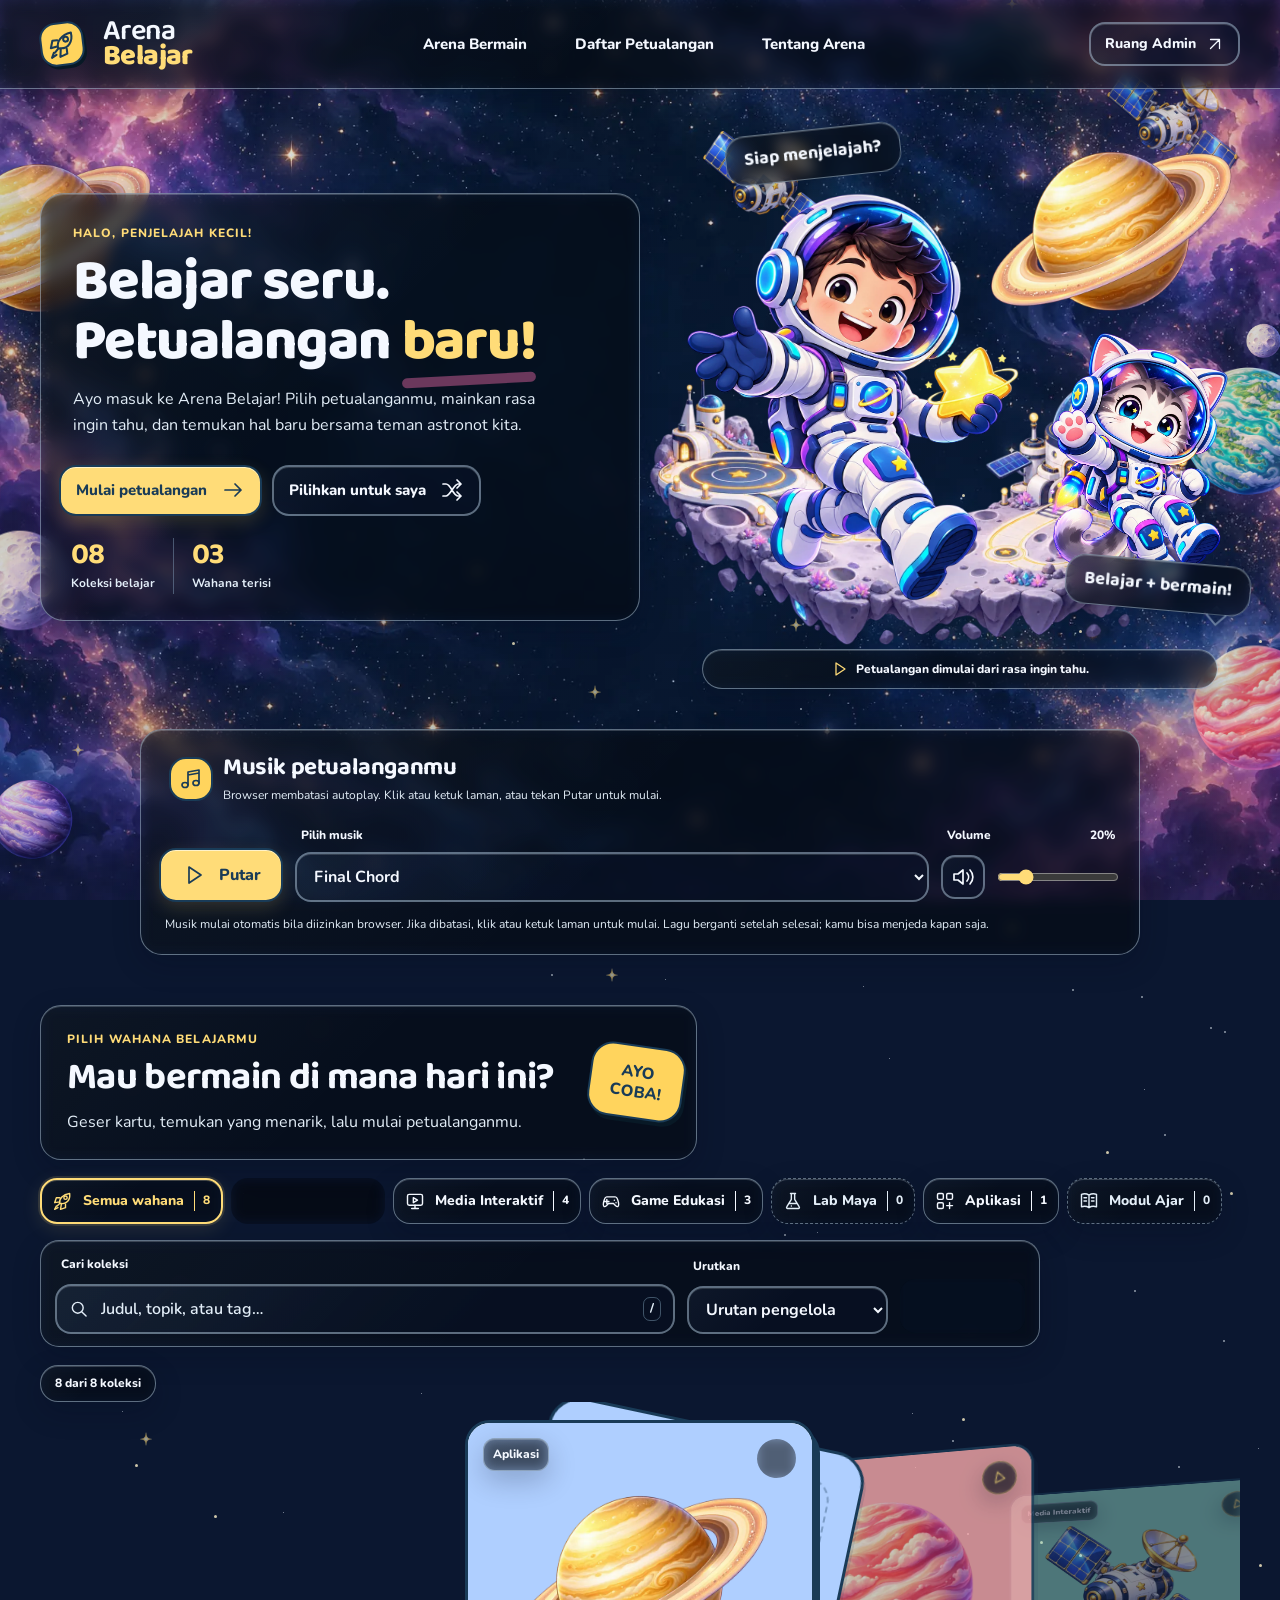
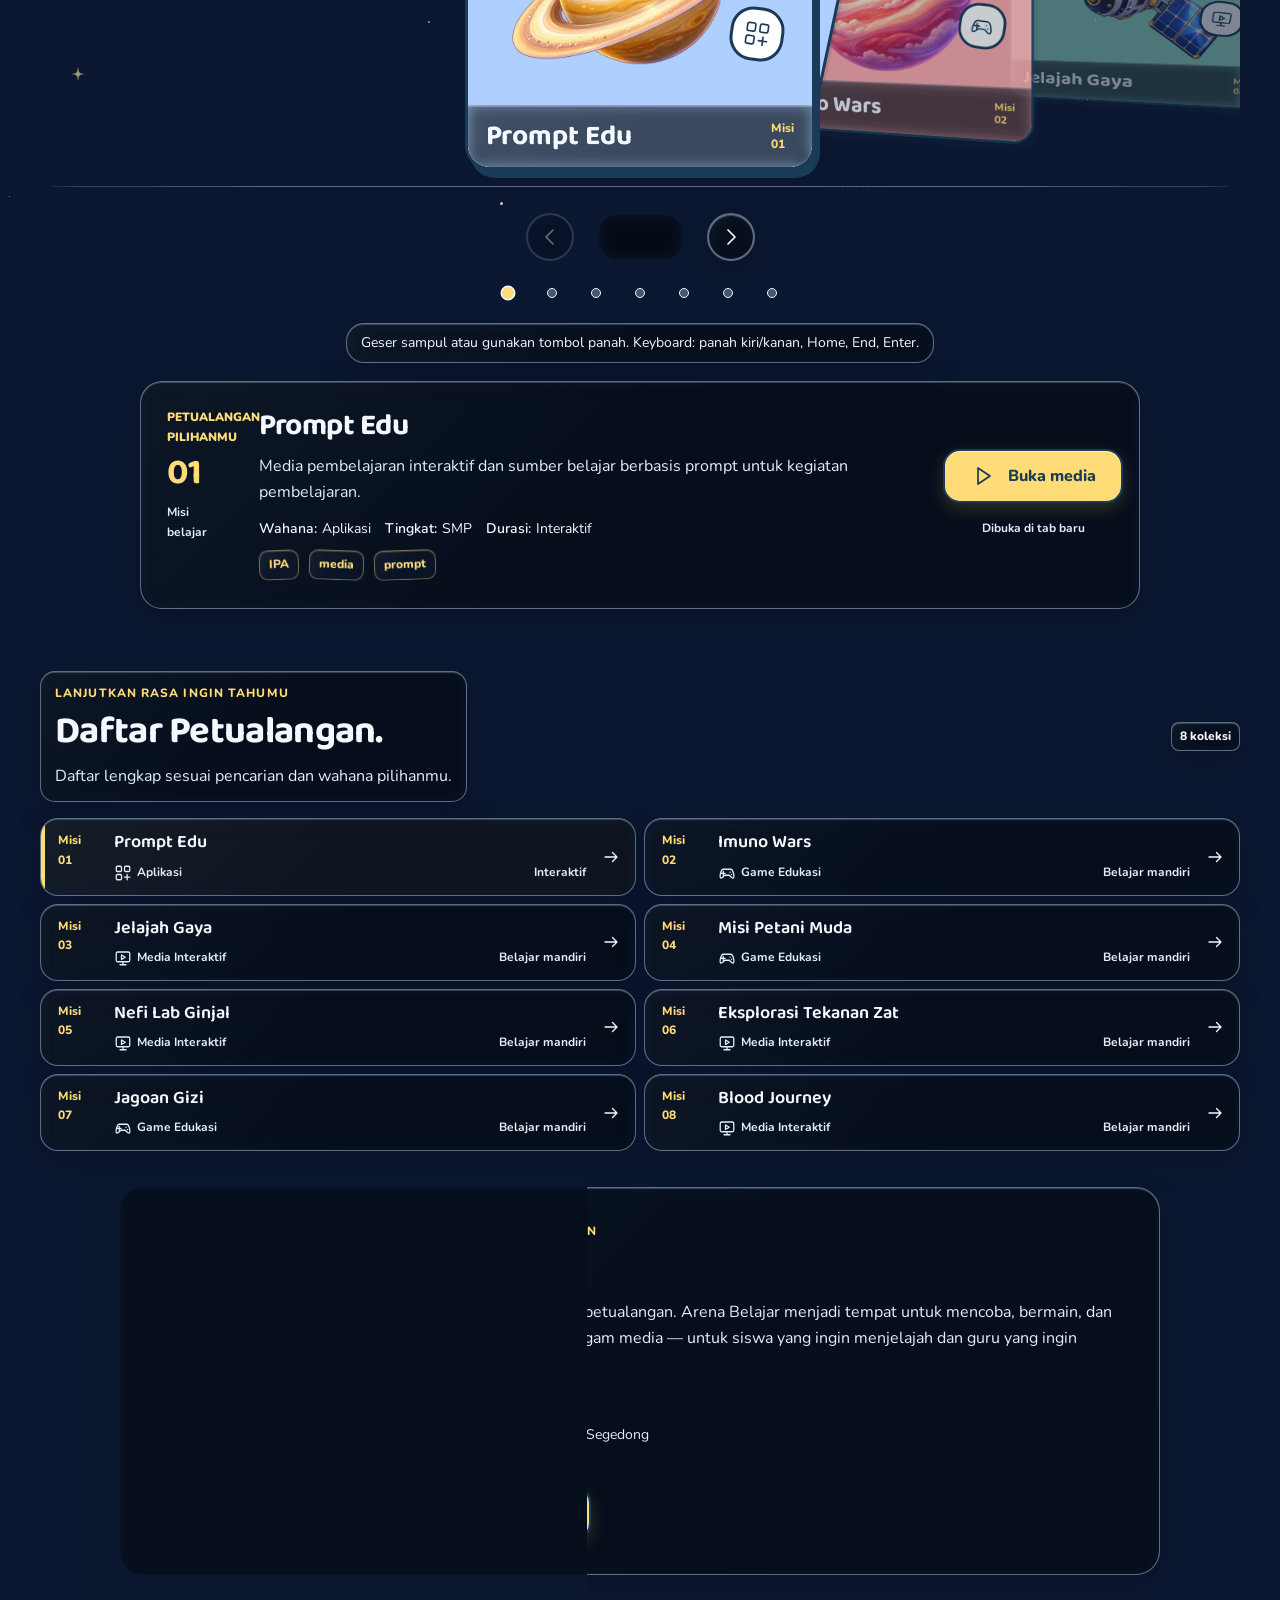
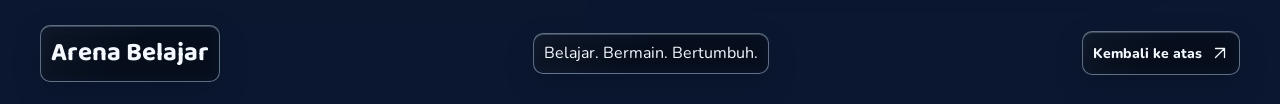
==== index.html @ f89ad1c6 "Add files via upload" ====
<!doctype html>
<html lang="id">
<head>
  <meta charset="utf-8">
  <meta name="viewport" content="width=device-width,initial-scale=1">
  <meta name="theme-color" content="#0B1730">
  <meta name="color-scheme" content="dark">
  <meta name="description" content="Arena Belajar: rak koleksi worksheet, media interaktif, game edukasi, lab maya, aplikasi, dan modul ajar untuk siswa dan guru.">
  <title>Arena Belajar — Belajar seru, petualangan baru</title>
  <link rel="preconnect" href="https://fonts.googleapis.com">
  <link rel="preconnect" href="https://fonts.gstatic.com" crossorigin>
  <link href="https://fonts.googleapis.com/css2?family=Baloo+2:wght@500;600;700;800&family=Nunito:wght@400;500;600;700;800&display=swap" rel="stylesheet">
  <!-- Penanda versi meminta CSS kaca terbaru setelah pembaruan GitHub. -->
  <link rel="stylesheet" href="./assets/style.css?v=sistem-kaca-20261005-5">
  <script src="./assets/app.js" defer></script>
  <script src="./assets/music.js" defer></script>
  <script src="./assets/space.js" defer></script>
  <noscript><style>.loading-state,.toolbar,.genre-bar,.results-label,.hero-stats,#tracklist-placeholder{display:none}.hero-actions #surprise-button{display:none}</style></noscript>
</head>
<body>
  <div class="space-bg" aria-hidden="true">
    <div class="space-layer space-stars space-far"></div>
    <div class="space-layer space-stars space-mid"></div>
    <div class="space-layer space-stars space-near"></div>
    <div class="space-planet-layer space-mustard"><div class="space-float"><img class="space-orb" src="./assets/space-art/planet-mustard.webp" width="640" height="640" alt="" decoding="async" fetchpriority="low" draggable="false"></div></div>
    <div class="space-planet-layer space-pink"><div class="space-float"><img class="space-orb" src="./assets/space-art/planet-pink.webp" width="640" height="640" alt="" decoding="async" fetchpriority="low" draggable="false"></div></div>
    <div class="space-planet-layer space-teal"><div class="space-float"><img class="space-orb" src="./assets/space-art/planet-teal.webp" width="640" height="640" alt="" decoding="async" fetchpriority="low" draggable="false"><div class="space-moon-orbit"><span class="space-moon"></span></div></div></div>
    <div class="space-planet-layer space-purple"><div class="space-float"><img class="space-orb" src="./assets/space-art/planet-purple.webp" width="640" height="640" alt="" decoding="async" fetchpriority="low" draggable="false"></div></div>
    <div class="space-planet-layer space-moon-body"><div class="space-float"><img class="space-orb" src="./assets/space-art/moon.webp" width="480" height="480" alt="" decoding="async" fetchpriority="low" draggable="false"></div></div>
    <div class="space-planet-layer space-satellite"><div class="space-float"><img class="space-orb" src="./assets/space-art/satellite.webp" width="640" height="640" alt="" decoding="async" fetchpriority="low" draggable="false"></div></div>
  </div>
  <!-- Satu set ikon garis; semua ikon dekoratif disembunyikan dari pembaca layar. -->
  <svg class="svg-definitions" xmlns="http://www.w3.org/2000/svg" aria-hidden="true">
    <defs>
      <symbol id="icon-record" viewBox="0 0 24 24"><path d="M8 15c-1-6 4-11 12-12 1 8-4 13-10 12zm0 0-3 3M8 8H4l-2 6 6-1M15 16v4l-6 2 1-6M4 18l-2 4 4-2"/><circle cx="15" cy="8" r="2"/></symbol>
      <symbol id="icon-worksheet" viewBox="0 0 24 24"><path d="M6 3h9l4 4v14H6zM14 3v5h5M9 12h7M9 16h5"/></symbol>
      <symbol id="icon-mpi" viewBox="0 0 24 24"><rect x="3" y="4" width="18" height="13" rx="2"/><path d="M8 21h8M12 17v4m-2-13 5 3-5 3z"/></symbol>
      <symbol id="icon-game" viewBox="0 0 24 24"><path d="M7 7h10c2 0 3 2 4 7s-1 6-4 3l-2-2H9l-2 2c-3 3-5 2-4-3S5 7 7 7zM7 10v5M4.5 12.5h5M16 11h.1M18 14h.1"/></symbol>
      <symbol id="icon-lab" viewBox="0 0 24 24"><path d="M9 3h6M10 3v7L4.5 19a1.3 1.3 0 0 0 1 2h13a1.3 1.3 0 0 0 1-2L14 10V3M8 15h8M10 18h.1"/></symbol>
      <symbol id="icon-app" viewBox="0 0 24 24"><rect x="3" y="3" width="7" height="7" rx="1.5"/><rect x="14" y="3" width="7" height="7" rx="1.5"/><rect x="3" y="14" width="7" height="7" rx="1.5"/><path d="M14 17.5h7M17.5 14v7"/></symbol>
      <symbol id="icon-module" viewBox="0 0 24 24"><path d="M12 5c-3-2-6-2-9-1v15c3-1 6-1 9 1 3-2 6-2 9-1V4c-3-1-6-1-9 1zm0 0v15M6 8h3M6 12h3M15 8h3M15 12h3"/></symbol>
      <symbol id="icon-search" viewBox="0 0 24 24"><circle cx="10.5" cy="10.5" r="6.5"/><path d="m15.5 15.5 5 5"/></symbol>
      <symbol id="icon-arrow" viewBox="0 0 24 24"><path d="M4 12h16m-6-6 6 6-6 6"/></symbol>
      <symbol id="icon-up-right" viewBox="0 0 24 24"><path d="M6 18 18 6M6 6h12v12"/></symbol>
      <symbol id="icon-play" viewBox="0 0 24 24"><path d="m8 4 12 8-12 8z"/></symbol>
      <symbol id="icon-pause" viewBox="0 0 24 24"><path d="M8 5v14M16 5v14"/></symbol>
      <symbol id="icon-music" viewBox="0 0 24 24"><path d="M9 18V5l11-2v13M9 8l11-2"/><ellipse cx="6" cy="18" rx="3" ry="2.5"/><ellipse cx="17" cy="16" rx="3" ry="2.5"/></symbol>
      <symbol id="icon-volume" viewBox="0 0 24 24"><path d="M3 9h4l5-4v14l-5-4H3zM16 8a6 6 0 0 1 0 8M19 5a10 10 0 0 1 0 14"/></symbol>
      <symbol id="icon-mute" viewBox="0 0 24 24"><path d="M3 9h4l5-4v14l-5-4H3zM16 9l6 6m0-6-6 6"/></symbol>
      <symbol id="icon-shuffle" viewBox="0 0 24 24"><path d="M3 6h3c5 0 7 12 12 12h3M17 14l4 4-4 4M3 18h3c2 0 4-3 6-6s4-6 6-6h3M17 2l4 4-4 4"/></symbol>
      <symbol id="icon-reset" viewBox="0 0 24 24"><path d="M4 9a8 8 0 1 1 0 6M4 3v6h6"/></symbol>
      <symbol id="icon-chevron" viewBox="0 0 24 24"><path d="m9 5 7 7-7 7"/></symbol>
      <filter id="paper-grain"><feTurbulence type="fractalNoise" baseFrequency=".72" numOctaves="3" stitchTiles="stitch"/></filter>
    </defs>
  </svg>
  <svg class="paper-texture" xmlns="http://www.w3.org/2000/svg" aria-hidden="true"><rect width="100%" height="100%" filter="url(#paper-grain)"/></svg>
  <a class="skip-link" href="#koleksi">Langsung ke Arena Bermain</a>
  <header class="site-header">
    <div class="header-main shell">
      <a class="brand" href="./" aria-label="Arena Belajar, beranda"><span class="brand-mark"><svg class="icon" aria-hidden="true"><use href="#icon-record"/></svg></span><span>Arena<br><strong>Belajar</strong></span></a>
      <nav class="primary-nav" aria-label="Navigasi utama"><a href="#koleksi">Arena Bermain</a><a href="#tracklist">Daftar Petualangan</a><a href="#tentang">Tentang Arena</a></nav>
      <a class="admin-link" href="./admin/">Ruang Admin<svg class="icon" aria-hidden="true"><use href="#icon-up-right"/></svg></a>
    </div>
  </header>
  <main>
    <section class="hero shell" aria-labelledby="hero-title">
      <div class="hero-copy space-readable">
        <div class="space-reading">
        <p class="eyebrow">HALO, PENJELAJAH KECIL!</p>
        <h1 id="hero-title">Belajar seru.<br>Petualangan <span>baru!</span></h1>
        <p class="hero-text">Ayo masuk ke Arena Belajar! Pilih petualanganmu, mainkan rasa ingin tahu, dan temukan hal baru bersama teman astronot kita.</p>
        </div>
        <div class="hero-actions"><a class="button primary" id="explore-button" href="#koleksi">Mulai petualangan<svg class="icon" aria-hidden="true"><use href="#icon-arrow"/></svg></a><button class="button secondary" id="surprise-button" type="button" disabled>Pilihkan untuk saya<svg class="icon" aria-hidden="true"><use href="#icon-shuffle"/></svg></button></div>
        <dl class="hero-stats"><div><dt>Koleksi belajar</dt><dd id="total-collections">—</dd></div><div><dt>Wahana terisi</dt><dd id="total-genres">—</dd></div></dl>
      </div>
      <div class="hero-art playground-scene">
        <img class="space-hero-landscape" src="./assets/space-art/lunar-playground.webp" width="1200" height="800" alt="" aria-hidden="true" decoding="async" draggable="false">
        <img class="space-hero-planet" src="./assets/space-art/planet-mustard.webp" width="640" height="640" alt="" aria-hidden="true" decoding="async" fetchpriority="low" draggable="false">
        <img class="space-hero-satellite" src="./assets/space-art/satellite.webp" width="640" height="640" alt="" aria-hidden="true" decoding="async" fetchpriority="low" draggable="false">
        <span class="scene-bubble bubble-one">Siap menjelajah?</span>
        <div id="hero-fan" class="mascot-team">
          <img class="mascot mascot-child" src="./assets/mascots/astronot-cilik.webp" width="900" height="1125" alt="Maskot anak astronot tersenyum sambil membawa bintang kuning" fetchpriority="high" decoding="async">
          <img class="mascot mascot-cat" src="./assets/mascots/kucing-astronot.webp" width="820" height="1025" alt="Maskot kucing astronot melambaikan tangan" decoding="async">
        </div>
        <span class="scene-bubble bubble-two">Belajar + bermain!</span>
        <div class="scene-caption"><svg class="icon" aria-hidden="true"><use href="#icon-play"/></svg>Petualangan dimulai dari rasa ingin tahu.</div>
      </div>
    </section>
    <!-- Audio terpisah: coba autoplay, lalu tunggu interaksi bila browser membatasi. -->
    <section class="music-player shell" id="music-player" aria-labelledby="music-title" hidden>
      <div class="music-heading"><span class="music-badge" aria-hidden="true"><svg class="icon"><use href="#icon-music"/></svg></span><div><h2 id="music-title">Musik petualanganmu</h2><p id="music-status" role="status" aria-live="polite">Menyiapkan musik petualangan…</p></div></div>
      <div class="music-controls">
        <button class="button primary music-toggle" id="music-toggle" type="button" aria-label="Putar musik latar"><svg class="icon" aria-hidden="true"><use id="music-toggle-icon" href="#icon-play"/></svg><span id="music-toggle-label">Putar</span></button>
        <div class="music-track-field"><label for="music-track">Pilih musik</label><select id="music-track"><option value="0">Final Chord</option><option value="1">Final Boss</option><option value="2">Final Stand</option></select></div>
        <div class="music-volume-field"><label for="music-volume">Volume <output id="music-volume-value" for="music-volume">20%</output></label><div class="music-volume-row"><button class="music-mute" id="music-mute" type="button" aria-label="Senyapkan musik" aria-pressed="false"><svg class="icon" aria-hidden="true"><use id="music-mute-icon" href="#icon-volume"/></svg></button><input id="music-volume" type="range" min="0" max="100" step="5" value="20" aria-valuetext="20 persen"></div></div>
      </div>
      <audio id="background-music" autoplay preload="auto" aria-hidden="true"></audio>
      <p class="music-hint">Musik mulai otomatis bila diizinkan browser. Jika dibatasi, klik atau ketuk laman untuk mulai. Lagu berganti setelah selesai; kamu bisa menjeda kapan saja.</p>
    </section>
    <noscript><div class="shell music-noscript space-readable"><p>Unduh musik petualangan: <a href="./assets/audio/final-chord.mp3">Final Chord</a> · <a href="./assets/audio/final-boss.mp3">Final Boss</a> · <a href="./assets/audio/final-stand.mp3">Final Stand</a>.</p></div></noscript>
    <section class="rack-section" id="koleksi" aria-labelledby="rack-title">
      <div class="shell">
        <div class="section-heading"><div><p class="eyebrow">PILIH WAHANA BELAJARMU</p><h2 id="rack-title">Mau bermain di mana hari ini?</h2><p>Geser kartu, temukan yang menarik, lalu mulai petualanganmu.</p></div><span class="stamp" aria-hidden="true">AYO<br>COBA!</span></div>
        <div id="filters" class="genre-bar" role="group" aria-label="Wahana atau kategori koleksi"></div>
        <div class="toolbar">
          <div class="search-field"><label for="search">Cari koleksi</label><div class="search-box"><svg class="icon" aria-hidden="true"><use href="#icon-search"/></svg><input id="search" type="search" placeholder="Judul, topik, atau tag…" autocomplete="off"><kbd aria-hidden="true">/</kbd></div></div>
          <div class="sort-field"><label for="sort">Urutkan</label><select id="sort"><option value="featured">Urutan pengelola</option><option value="newest">Terbaru</option><option value="az">Judul A–Z</option><option value="za">Judul Z–A</option></select></div>
          <button class="button reset-button" id="reset-filters" type="button" disabled><svg class="icon" aria-hidden="true"><use href="#icon-reset"/></svg>Reset</button>
        </div>
        <p id="result-count" class="results-label" role="status"></p>
        <div id="loading-state" class="loading-state" role="status" aria-label="Sedang menyiapkan koleksi"><div class="skeleton-carousel" aria-hidden="true"><div class="skeleton side"></div><div class="skeleton center"></div><div class="skeleton side"></div></div><div class="skeleton skeleton-line" aria-hidden="true"></div></div>
        <div id="error-state" class="empty-state" hidden><svg class="icon state-icon" aria-hidden="true"><use href="#icon-record"/></svg><h3>Arena belum bisa dibuka.</h3><p>Koleksi belum berhasil dimuat. Periksa koneksi, lalu coba kembali.</p><button class="button primary" id="retry-button" type="button">Coba lagi<svg class="icon" aria-hidden="true"><use href="#icon-reset"/></svg></button></div>
        <div id="empty-state" class="empty-state" hidden><svg class="icon state-icon" aria-hidden="true"><use href="#icon-search"/></svg><h3 id="empty-title">Belum ada petualangan yang cocok.</h3><p id="empty-text">Coba kata kunci lain atau buka semua wahana.</p><button class="button secondary" id="empty-reset" type="button">Lihat semua koleksi</button></div>
        <div id="carousel-shell" hidden>
          <div id="album-carousel" class="album-carousel" role="region" aria-roledescription="carousel" aria-label="Pilihan wahana belajar" aria-describedby="carousel-help" tabindex="0">
            <div id="collection-grid" class="album-stage" aria-busy="true"></div>
            <div class="carousel-controls"><button class="icon-button previous" id="previous-button" type="button" aria-label="Petualangan sebelumnya"><svg class="icon" aria-hidden="true"><use href="#icon-chevron"/></svg></button><span class="carousel-counter" id="carousel-counter" aria-live="off">01 / 01</span><button class="icon-button" id="next-button" type="button" aria-label="Petualangan berikutnya"><svg class="icon" aria-hidden="true"><use href="#icon-chevron"/></svg></button></div>
            <div class="progress-dots" id="progress-dots" role="group" aria-label="Pilih petualangan"></div>
          </div>
          <p class="carousel-help" id="carousel-help">Geser sampul atau gunakan tombol panah. Keyboard: panah kiri/kanan, Home, End, Enter.</p>
          <section class="now-playing" id="now-playing" aria-labelledby="now-playing-title" aria-live="polite" aria-atomic="true"></section>
        </div>
        <noscript><div class="empty-state"><h3>Koleksi interaktif membutuhkan JavaScript.</h3><p>Aktifkan JavaScript untuk menggunakan arena, pencarian, dan Daftar Petualangan. Kamu tetap dapat membuka <a href="./data/koleksi.json">daftar koleksi dalam format JSON</a> atau membaca Tentang Arena di bawah.</p></div></noscript>
      </div>
    </section>
    <section class="tracklist-section shell space-readable" id="tracklist" aria-labelledby="tracklist-title" data-reveal><div class="section-heading"><div><p class="eyebrow">LANJUTKAN RASA INGIN TAHUMU</p><h2 id="tracklist-title">Daftar Petualangan.</h2><p>Daftar lengkap sesuai pencarian dan wahana pilihanmu.</p></div><span id="tracklist-count" class="label"></span></div><ol id="tracklist-items" class="tracklist-items"></ol><p id="tracklist-placeholder" class="tracklist-placeholder">Daftar akan tersedia setelah koleksi berhasil dimuat.</p></section>
    <section class="liner-notes shell" id="tentang" aria-labelledby="notes-title" data-reveal><div class="notes-art"><img src="./assets/mascots/kucing-astronot.webp" width="820" height="1025" alt="Kucing astronot, teman bermain di Arena Belajar" loading="lazy" decoding="async"><span>BERANI MENCOBA.<br>SENANG BELAJAR.</span></div><div class="notes-copy"><p class="eyebrow">SATU ARENA, BANYAK PENEMUAN</p><h2 id="notes-title">Tentang Arena.</h2><p>Setiap pertanyaan adalah awal petualangan. Arena Belajar menjadi tempat untuk mencoba, bermain, dan memahami hal baru lewat beragam media — untuk siswa yang ingin menjelajah dan guru yang ingin menginspirasi.</p><div class="creator-card"><span class="creator-monogram" aria-hidden="true">YK</span><div><strong>Yudi Kurniawan</strong><span>Guru IPA · SMP Negeri 3 Segedong</span><span>Kreator Arena Belajar</span></div></div><a class="button primary" href="#koleksi">Mulai penemuanmu<svg class="icon" aria-hidden="true"><use href="#icon-arrow"/></svg></a></div></section>
  </main>
  <footer class="site-footer shell space-readable"><a class="footer-brand" href="./">Arena Belajar</a><p>Belajar. Bermain. Bertumbuh.</p><a class="footer-top" href="#hero-title">Kembali ke atas<svg class="icon" aria-hidden="true"><use href="#icon-up-right"/></svg></a></footer>
  <div class="toast" id="toast" role="status" aria-live="polite" aria-atomic="true" hidden></div>
</body>
</html>
---- assets/style.css ----
/* Kertas, tinta, dan warna cetak. Warna sampul tetap sama pada kedua mode. */
:root{color-scheme:light dark;--paper:#F4EBDD;--surface:#FFF9EF;--ink:#14213D;--muted:#505867;--line:#B3A99B;--accent:#B53B1B;--accent-fill:#E4572E;--mustard:#FFB703;--teal:#2A9D8F;--shadow:#14213D;--focus:#9B2C12;--sleeve:360px;--step:245px;--header-offset:108px;font-family:'Nunito',sans-serif;font-synthesis:none}
*{box-sizing:border-box}html{scroll-behavior:smooth;scroll-padding-top:var(--header-offset)}body{margin:0;background:var(--paper);color:var(--ink);font-size:16px;line-height:1.65}button,input,select{font:inherit;color:inherit}button,a,input,select{-webkit-tap-highlight-color:transparent}button{cursor:pointer}button:disabled{cursor:default}a{color:inherit;text-decoration:none}img{display:block;max-width:100%}[hidden]{display:none!important}h1,h2,h3,p{margin-top:0}h1,h2,h3,.brand,.footer-brand{font-family:'Baloo 2',sans-serif}h2{font-size:clamp(32px,4vw,52px);letter-spacing:-1.8px;line-height:1.1;margin-bottom:16px}h3{font-size:26px;line-height:1.25}.shell{width:min(1240px,calc(100% - 80px));margin-inline:auto}.icon{display:block;width:24px;height:24px;fill:none;stroke:currentColor;stroke-width:1.7;stroke-linecap:round;stroke-linejoin:round;flex-shrink:0}::selection{background:var(--mustard);color:#14213D}:focus-visible{outline:3px solid var(--focus);outline-offset:5px}.svg-definitions{position:absolute;width:0;height:0;overflow:hidden}.paper-texture{position:fixed;inset:0;width:100%;height:100%;opacity:.035;pointer-events:none;z-index:50}.skip-link{position:fixed;top:10px;left:12px;z-index:100;transform:translateY(-160%);background:var(--ink);color:var(--paper);padding:13px 20px;border-radius:6px}.skip-link:focus{transform:translateY(0)}.eyebrow,.label,.carousel-counter,.results-label,.genre-count,.fan-caption,.stamp,.hero-sticker,.track-number,.sleeve-label,.cover-category,.cover-track,.new-badge,.now-label{font-family:'Nunito',monospace;font-size:12px;font-weight:500;line-height:1.6}.eyebrow{letter-spacing:1.2px;margin-bottom:18px;color:var(--accent)}
.site-header{position:sticky;top:0;z-index:40;border-bottom:1px solid var(--line);background:var(--paper)}.header-main{display:flex;align-items:center;justify-content:space-between;gap:24px;min-height:90px}.brand{min-height:44px;display:flex;align-items:center;gap:12px;font-size:25px;line-height:.94;font-weight:600;letter-spacing:-.9px}.brand strong{font-weight:800}.brand-mark{width:44px;height:44px;display:grid;place-items:center;border:1.5px solid var(--ink);border-radius:50%;color:var(--ink);background:var(--mustard)}.brand-mark .icon{width:34px;height:34px}.primary-nav{display:flex;align-items:center;gap:28px}.primary-nav a,.admin-link{display:flex;align-items:center;justify-content:center;min-height:44px;font-size:14px;font-weight:600}.primary-nav a:hover{color:var(--accent);text-decoration:underline;text-underline-offset:6px}.admin-link{gap:10px;border:1px solid var(--ink);border-radius:8px;padding:8px 14px}.admin-link .icon{width:18px;height:18px}.admin-link:hover{background:var(--ink);color:var(--paper)}
.hero{display:grid;grid-template-columns:1.2fr 1fr;align-items:center;gap:38px;padding-top:70px;padding-bottom:66px}.hero h1{font-size:clamp(50px,6.7vw,92px);letter-spacing:-4.5px;line-height:.99;font-weight:800;margin-bottom:30px}.hero h1 span{color:var(--accent);position:relative}.hero h1 span::after{content:'';position:absolute;left:0;right:0;bottom:-5px;height:7px;border-radius:50%;background:var(--mustard);transform:rotate(-3deg);z-index:-1}.hero-text{font-size:18px;line-height:1.8;max-width:490px;margin-bottom:29px;color:var(--muted)}.hero-actions{display:flex;gap:12px;flex-wrap:wrap}.button{display:inline-flex;align-items:center;justify-content:center;gap:14px;min-height:48px;padding:13px 19px;border:1.5px solid var(--ink);border-radius:8px;font-size:15px;font-weight:700;box-shadow:3px 3px 0 var(--shadow);transition:transform .18s}.button:hover:not(:disabled){transform:translate(-2px,-2px)}.button:active:not(:disabled){transform:translate(2px,2px)}.button.primary{background:var(--ink);color:var(--paper)}.button.secondary,.reset-button{background:var(--surface);color:var(--ink)}.button:disabled{opacity:.5;box-shadow:none}.hero-stats{display:flex;gap:34px;margin:37px 0 0}.hero-stats>div{display:flex;flex-direction:column-reverse;padding-right:34px;border-right:1px solid var(--line)}.hero-stats>div:last-child{border:0;padding:0}.hero-stats dt{font-size:14px;color:var(--muted)}.hero-stats dd{font-family:'Baloo 2',sans-serif;font-size:38px;font-weight:700;line-height:1.15;letter-spacing:-1px;margin:0 0 7px}.hero-art{position:relative;height:480px;display:flex;align-items:center;justify-content:center}.hero-fan{position:relative;width:330px;height:340px;transform-origin:center bottom;transition:transform .75s,opacity .75s}.hero-fan.is-docked{transform:translateY(95px) scale(.78);opacity:.55}.hero-fan .fan-cover,.fan-placeholder{position:absolute;left:50%;top:50%;width:255px;height:255px;transform:translate(-50%,-50%) translateX(calc((var(--fan-index) - 2)*37px)) rotate(calc((var(--fan-index) - 2)*12deg));border:2px solid #14213D;box-shadow:5px 8px 0 #14213D50;border-radius:8px;overflow:hidden}.hero-fan .fan-cover{transition:transform .75s}.hero-fan.is-docked .fan-cover{transform:translate(-50%,-50%) translateX(calc((var(--fan-index) - 2)*18px)) rotate(calc((var(--fan-index) - 2)*4deg))}.fan-placeholder{background:var(--mustard);background-image:repeating-linear-gradient(45deg,transparent 0 20px,#14213D12 20px 40px);--fan-index:0}.fan-placeholder:nth-child(2){background-color:var(--accent-fill);--fan-index:2}.fan-placeholder:nth-child(3){background-color:var(--teal);--fan-index:4}.hero-sticker{position:absolute;top:16px;right:0;z-index:10;background:var(--mustard);color:#14213D;border:1.5px solid #14213D;border-radius:50%;width:127px;height:127px;display:grid;place-content:center;text-align:center;transform:rotate(10deg);line-height:1.8;box-shadow:3px 3px 0 #14213D}.fan-caption{position:absolute;bottom:22px;text-align:center;color:var(--muted)}
.rack-section{padding:58px 0 68px;border-block:1px solid var(--line);background:var(--surface)}.section-heading{display:flex;justify-content:space-between;align-items:center;gap:30px;margin-bottom:30px}.section-heading p:last-child{font-size:16px;color:var(--muted);margin:0}.section-heading .eyebrow{margin-bottom:12px}.stamp{display:grid;place-content:center;text-align:center;padding:15px 20px;border:2px solid var(--accent);color:var(--accent);transform:rotate(7deg);border-radius:6px;line-height:1.5;flex-shrink:0}.genre-bar{display:flex;gap:10px;flex-wrap:wrap;margin-bottom:28px}.genre-chip{display:flex;align-items:center;gap:10px;padding:10px 13px;min-height:48px;background:var(--paper);border:1.5px solid var(--line);border-radius:999px;color:var(--ink);font-size:14px;font-weight:600;transition:transform .18s}.genre-chip .icon{width:20px;height:20px}.genre-chip.is-active{background:var(--ink);color:var(--paper);border-color:var(--ink);box-shadow:2px 3px 0 var(--shadow)}.genre-chip:hover{transform:translateY(-2px)}.genre-chip.is-empty{border-style:dashed;color:var(--muted);background:transparent}.genre-chip.is-empty.is-active{color:var(--paper);background:var(--ink)}.genre-dot{width:10px;height:10px;border-radius:50%;background:var(--genre-color);border:1px solid currentColor;flex-shrink:0}.genre-count{padding-left:8px;border-left:1px solid currentColor}.toolbar{display:flex;align-items:flex-end;gap:14px;padding:22px 0;border-block:1px solid var(--line)}.toolbar label{display:block;font-size:12px;font-weight:700;margin-bottom:7px}.search-field{flex:1;min-width:0}.search-box{display:flex;gap:10px;align-items:center;min-height:48px;padding:0 12px;border:1.5px solid var(--line);border-radius:8px;background:var(--paper)}.search-box:focus-within{outline:3px solid var(--focus);outline-offset:3px}.search-box .icon{width:20px;height:20px;color:var(--muted)}.search-box input{font-size:16px;width:100%;min-width:0;height:46px;border:0;background:transparent;outline:none;color:var(--ink)}.search-box input:focus-visible{outline:none}.search-box input::placeholder{color:var(--muted)}kbd{font-family:'Nunito',monospace;font-size:12px;border:1px solid var(--line);border-radius:4px;padding:1px 6px;color:var(--muted)}select{height:48px;padding:0 34px 0 13px;font-size:16px;border:1.5px solid var(--line);border-radius:8px;background:var(--paper);max-width:100%}.reset-button{min-height:48px;box-shadow:none;padding:12px 15px}.results-label{color:var(--muted);margin:18px 0 0;min-height:20px}
/* Coverflow: satu posisi per slide, hanya lima yang boleh terlihat. */
.album-carousel{position:relative;margin-top:10px;border-radius:14px}.album-carousel:focus-visible{outline-offset:3px}.album-stage{position:relative;height:492px;perspective:1200px;overflow:hidden;touch-action:pan-y;isolation:isolate;border-radius:12px}.album-stage::after{content:'';position:absolute;left:3%;right:3%;bottom:31px;height:2px;background:var(--line);z-index:-1}.album-slide{position:absolute;left:50%;top:46%;width:var(--sleeve);height:var(--sleeve);z-index:var(--layer,1);opacity:var(--slide-opacity,0);transform:translate(-50%,-50%) translateX(calc(var(--offset)*var(--step))) scale(var(--scale,1)) rotateY(var(--tilt,0deg));transition:transform .45s cubic-bezier(.2,.7,.2,1),opacity .3s;pointer-events:none;transform-style:preserve-3d}.album-slide.is-near{pointer-events:auto}.album-slide.is-hidden{visibility:hidden}.sleeve{position:relative;z-index:2;display:block;width:100%;height:100%;border:2px solid #14213D;border-radius:9px;overflow:hidden;box-shadow:7px 9px 0 #14213D33;background:#F4EBDD;text-align:left;user-select:none;-webkit-user-select:none;padding:0;color:#14213D}.sleeve:focus-visible{outline-color:var(--focus);outline-offset:8px}.album-slide.is-active .sleeve{box-shadow:7px 9px 0 #14213D}.album-slide.is-active .sleeve-label{background:#FFB703}.generative-cover{position:absolute;inset:0;background:var(--genre-color,#FFB703);color:#14213D;overflow:hidden}.generative-cover::before{content:'';position:absolute;width:145%;height:145%;left:-40%;top:-25%;border:30px solid #14213D22;border-radius:50%;box-shadow:0 0 0 24px #F4EBDD30,0 0 0 62px #14213D15;transform:rotate(-24deg)}.pattern-mpi::before{border-radius:15px;transform:rotate(30deg)}.pattern-game::before{border-radius:8px;border-style:dashed;transform:rotate(-35deg)}.pattern-lab::before{width:70%;height:70%;left:10%;top:10%;border-width:18px;box-shadow:0 0 0 25px #F4EBDD40,0 0 0 48px #14213D15}.pattern-app::before{border-radius:8px;width:80%;height:80%;left:-12%;top:-5%;transform:rotate(20deg)}.pattern-module::before{border-radius:0;border-width:20px;transform:rotate(-15deg)}.cover-emblem{position:absolute;top:20%;left:19%;width:80px;height:80px;padding:16px;color:#14213D;background:#F4EBDD;border:2px solid #14213D;border-radius:50%}.cover-emblem .icon{width:100%;height:100%;stroke-width:1.4}.album-image{position:absolute;inset:0;width:100%;height:100%;object-fit:cover;z-index:1}.cover-category{position:absolute;z-index:3;top:15px;left:15px;background:#F4EBDD;color:#14213D;padding:6px 9px;border:1px solid #14213D;border-radius:4px;max-width:calc(100% - 30px)}.cover-title{position:absolute;left:0;right:0;bottom:0;z-index:3;background:#F4EBDD;color:#14213D;border-top:2px solid #14213D;padding:13px 16px;display:flex;gap:12px;align-items:flex-end}.cover-title strong{font-family:'Baloo 2',sans-serif;font-size:clamp(20px,2.1vw,29px);line-height:1.08;font-weight:700;overflow-wrap:anywhere;display:-webkit-box;-webkit-line-clamp:3;-webkit-box-orient:vertical;overflow:hidden;flex:1}.cover-track{white-space:nowrap;font-size:12px;line-height:1.3}.sleeve-label{position:absolute;top:16px;right:16px;z-index:4;width:39px;height:39px;display:grid;place-items:center;border:1px solid #14213D;border-radius:50%;background:#F4EBDD;color:#14213D;transform:rotate(10deg)}.sleeve-label .icon{width:19px;height:19px}.cover-category{padding-right:9px;max-width:calc(100% - 76px)}.new-badge{position:absolute;left:17px;top:61px;padding:3px 10px;background:#14213D;color:#F4EBDD;transform:rotate(-7deg);border-radius:3px;z-index:3}.vinyl-wrap{position:absolute;width:95%;height:95%;top:2.5%;left:3%;z-index:1;transform:translateX(0);transition:transform .65s}.album-slide.is-active .vinyl-wrap{transform:translateX(29%)}.vinyl{width:100%;height:100%;border:2px solid #151515;border-radius:50%;background:repeating-radial-gradient(circle at center,#191919 0 2px,#292929 2px 3px,#111 3px 5px);display:grid;place-items:center;box-shadow:4px 7px 0 #14213D20}.vinyl::before{content:'';position:absolute;inset:8%;border:1px solid #7774;border-radius:50%}.vinyl-label{display:grid;place-items:center;width:30%;height:30%;border-radius:50%;border:7px solid #111;background:var(--genre-color);color:#14213D;position:relative}.vinyl-label .icon{width:42%;height:42%}.vinyl-label::after{content:'';position:absolute;width:9px;height:9px;border-radius:50%;background:#111;box-shadow:0 0 0 3px #F4EBDD}.album-slide.is-active .vinyl{animation:record-spin 24s linear infinite}@keyframes record-spin{to{transform:rotate(360deg)}}.album-carousel.is-shuffling .album-slide{transition-duration:.1s}.carousel-controls{display:flex;align-items:center;justify-content:center;gap:25px;margin-top:-9px}.icon-button{width:48px;height:48px;display:grid;place-items:center;background:var(--paper);border:1.5px solid var(--ink);border-radius:50%;box-shadow:2px 3px 0 var(--shadow);transition:transform .18s}.icon-button:hover:not(:disabled){transform:translateY(-2px)}.icon-button:disabled{opacity:.4;box-shadow:none}.icon-button.previous .icon{transform:rotate(180deg)}.carousel-counter{font-size:16px;min-width:83px;text-align:center}.progress-dots{display:flex;justify-content:center;gap:0;margin-top:10px;min-height:44px}.progress-dot{width:44px;height:44px;background:transparent;border:0;display:grid;place-items:center;padding:0;border-radius:50%}.progress-dot::after{content:'';width:8px;height:8px;background:var(--muted);border:1px solid var(--ink);border-radius:50%;transition:transform .18s}.progress-dot[aria-current=true]::after{background:var(--accent);transform:scale(1.5)}.carousel-help{font-size:16px;max-width:640px;margin:12px auto 28px;text-align:center;color:var(--muted)}
.now-playing{border:2px solid var(--ink);border-radius:12px;padding:32px;background:var(--paper);box-shadow:6px 7px 0 var(--shadow);margin-top:30px;transition:opacity .13s,transform .13s}.now-playing.is-changing{opacity:0;transform:translateY(5px)}.now-layout{display:grid;grid-template-columns:115px minmax(0,1fr) 215px;gap:28px;align-items:center}.now-track{align-self:start}.now-track .now-label{display:block;color:var(--accent);margin-bottom:12px}.now-track strong{font-family:'Baloo 2',sans-serif;font-size:55px;letter-spacing:-2px;line-height:1}.now-track>span:last-child{font-size:12px;display:block;color:var(--muted);margin-top:12px}.now-copy h3{font-size:clamp(27px,3vw,38px);letter-spacing:-1px;margin-bottom:13px;overflow-wrap:anywhere}.now-description{font-size:16px;white-space:pre-line;overflow-wrap:anywhere;margin-bottom:18px;color:var(--muted)}.now-meta{display:flex;gap:10px 18px;flex-wrap:wrap;font-size:14px;margin-bottom:15px}.now-meta span{display:flex;gap:5px;flex-wrap:wrap}.now-meta strong{font-weight:600}.now-tags{display:flex;flex-wrap:wrap;gap:9px}.tag-sticker{font-size:12px;font-family:'Nunito',monospace;border:1px solid #14213D;padding:4px 9px;background:#FFB703;color:#14213D;transform:rotate(-2deg);border-radius:4px;overflow-wrap:anywhere;max-width:100%}.tag-sticker:nth-child(2n){background:#D5E7CF;transform:rotate(2deg)}.now-action{display:flex;flex-direction:column;gap:13px}.now-action .button{font-size:16px;min-height:54px;width:100%;overflow-wrap:anywhere}.now-action small{font-size:12px;color:var(--muted);text-align:center}.unavailable-link{font-size:16px;font-weight:600;border:1px dashed var(--line);border-radius:7px;padding:16px;text-align:center}
.tracklist-section{padding-top:65px;padding-bottom:64px}.tracklist-items{list-style:none;padding:0;margin:0;border-top:2px solid var(--ink)}.tracklist-items>li{border-bottom:1px solid var(--line)}.track-button{display:grid;grid-template-columns:82px minmax(0,1fr) 180px 170px 24px;align-items:center;gap:15px;min-height:78px;width:100%;padding:16px 12px;border:0;background:transparent;color:var(--ink);text-align:left;font-size:16px;transition:transform .18s}.track-button:hover{background:var(--surface)}.track-button[aria-current=true]{background:var(--surface);box-shadow:inset 4px 0 0 var(--accent)}.track-number{color:var(--accent)}.track-title{font-weight:600;overflow-wrap:anywhere}.track-genre,.track-duration{font-size:12px;color:var(--muted)}.track-genre{display:flex;gap:9px;align-items:center}.track-genre .icon{width:18px;height:18px}.track-duration{font-family:'Nunito',monospace}.tracklist-placeholder{font-size:16px;color:var(--muted);padding:24px 0}.liner-notes{display:grid;grid-template-columns:1fr 1.4fr;gap:65px;padding:46px;border:2px solid var(--ink);border-radius:14px;background:var(--surface);box-shadow:6px 7px 0 var(--shadow);margin-bottom:60px}.notes-art{display:flex;flex-direction:column;align-items:center;justify-content:center;background:var(--mustard);color:#14213D;border:2px solid #14213D;min-height:320px;border-radius:10px;transform:rotate(-3deg);box-shadow:5px 6px 0 #14213D}.notes-art>.icon{width:175px;height:175px;stroke-width:.65}.notes-art>span{font-family:'Nunito',monospace;font-size:14px;text-align:center;margin-top:28px;line-height:1.8;letter-spacing:1px}.notes-copy>p:not(.eyebrow){font-size:16px;color:var(--muted);line-height:1.8}.creator-card{display:flex;align-items:center;gap:15px;margin:24px 0 28px}.creator-monogram{display:grid;place-items:center;min-width:52px;height:52px;background:#2A9D8F;color:#14213D;border:1.5px solid #14213D;border-radius:10px;font-family:'Baloo 2',sans-serif;font-size:23px;font-weight:800}.creator-card strong{display:block;font-size:18px}.creator-card div>span{display:block;font-size:14px;color:var(--muted)}.site-footer{display:flex;align-items:center;justify-content:space-between;gap:22px;padding:24px 0 35px;border-top:1px solid var(--line)}.footer-brand{display:inline-flex;align-items:center;min-height:44px;font-size:22px;font-weight:700}.site-footer p{font-size:16px;color:var(--muted);margin:0}.footer-top{display:flex;gap:9px;align-items:center;min-height:44px;font-size:14px}.footer-top .icon{width:18px;height:18px}.toast{position:fixed;left:50%;bottom:22px;z-index:60;transform:translateX(-50%);padding:16px 22px;background:var(--ink);color:var(--paper);border:2px solid var(--paper);border-radius:10px;box-shadow:4px 5px 0 var(--shadow);max-width:calc(100% - 32px);width:max-content;font-size:16px;overflow-wrap:anywhere}.empty-state{padding:46px 24px;text-align:center;border:1.5px dashed var(--line);border-radius:12px;margin-top:28px}.empty-state p{font-size:16px;color:var(--muted);max-width:550px;margin:0 auto 25px}.empty-state p a{text-decoration:underline}.state-icon{width:55px;height:55px;margin:0 auto 22px;color:var(--accent)}.loading-state{margin-top:15px}.skeleton-carousel{height:440px;display:flex;justify-content:center;align-items:center;gap:30px;overflow:hidden}.skeleton{border-radius:10px;background:var(--line);opacity:.3;animation:skeleton-breathe 1.6s ease-in-out infinite}.skeleton.center{width:340px;height:340px;flex-shrink:0}.skeleton.side{width:240px;height:240px;flex-shrink:0}.skeleton-line{height:42px;width:min(380px,90%);margin:0 auto 25px}@keyframes skeleton-breathe{50%{opacity:.55}}.reveal-ready{opacity:0;transform:translateY(20px);transition:opacity .5s,transform .5s}.reveal-ready.is-visible{opacity:1;transform:none}
@media(prefers-color-scheme:dark){:root{--paper:#231F1B;--surface:#302923;--ink:#F4EBDD;--muted:#CABCAE;--line:#766B5E;--accent:#FFAF8A;--shadow:#0C0907;--focus:#FFB703}.brand-mark{color:#14213D;border-color:#F4EBDD}.genre-chip.is-active{box-shadow:2px 3px 0 #0C0907}.hero-sticker{box-shadow:3px 3px 0 #0C0907}.album-stage::after{background:#766B5E}.paper-texture{opacity:.025}.now-playing{background:#231F1B}.progress-dot[aria-current=true]::after{background:#FFB703}.skeleton{background:#CABCAE}.hero h1 span::after{background:#AB751B}.cover-title,.cover-category,.cover-track{color:#14213D}}
@media(min-width:1500px){.hero{padding-block:85px}.hero-art{height:510px}}
@media(max-width:1100px){.shell{width:calc(100% - 48px)}.primary-nav{gap:16px}.hero{gap:18px}.hero h1{font-size:70px}.hero-art{scale:.9}.hero-actions .button{font-size:14px;padding-inline:15px}.now-layout{grid-template-columns:90px minmax(0,1fr);gap:20px}.now-action{grid-column:2;flex-direction:row;align-items:center;flex-wrap:wrap}.now-action .button{width:auto;min-width:180px}.now-action small{text-align:left}.track-button{grid-template-columns:75px minmax(0,1fr) 150px 125px 24px}.liner-notes{gap:35px;padding:32px}}
@media(max-width:800px){:root{--header-offset:150px;--sleeve:320px;--step:220px}.header-main{flex-wrap:wrap;gap:12px;min-height:80px;padding-block:12px}.primary-nav{order:3;width:100%;justify-content:space-between;gap:8px;border-top:1px solid var(--line);padding-top:3px}.primary-nav a{font-size:13px;min-height:44px}.brand{font-size:23px}.admin-link{font-size:13px;padding:7px 11px}.hero{grid-template-columns:1fr;padding-top:42px;padding-bottom:20px;gap:18px}.hero h1{font-size:clamp(56px,10vw,78px);letter-spacing:-3px}.hero-text{max-width:600px}.hero-art{height:370px;scale:1;width:min(480px,100%);justify-self:center}.hero-fan{height:270px}.hero-sticker{width:105px;height:105px;right:12px;top:0;font-size:12px}.fan-caption{bottom:14px;font-size:12px}.hero-stats{margin-top:28px}.rack-section{padding-top:42px}.section-heading{gap:18px}.stamp{display:none}.toolbar{flex-wrap:wrap}.search-field{flex-basis:100%}.sort-field{flex:1;min-width:0}.sort-field select{width:100%}.album-stage{height:450px}.now-playing{padding:24px}.now-layout{grid-template-columns:1fr;gap:20px}.now-track{display:flex;align-items:center;gap:14px;flex-wrap:wrap}.now-track .now-label{margin:0}.now-track strong{font-size:35px}.now-track>span:last-child{margin:0;font-size:12px}.now-action{grid-column:auto}.track-button{grid-template-columns:66px minmax(0,1fr) 24px;gap:7px 12px}.track-title{grid-column:2;grid-row:1}.track-number{grid-row:1}.track-genre{grid-column:2;grid-row:2}.track-duration{grid-column:2;grid-row:3}.track-button>.icon{grid-column:3;grid-row:1/4}.track-number{align-self:start;padding-top:3px}.liner-notes{grid-template-columns:1fr;gap:35px}.notes-art{min-height:230px;max-width:360px;width:100%;justify-self:center;transform:rotate(-2deg)}.notes-art>.icon{width:130px;height:130px}.notes-art>span{margin-top:16px}.site-footer{flex-wrap:wrap}.site-footer p{order:3;width:100%}}
@media(max-width:500px){:root{--sleeve:72vw;--step:61vw}.shell{width:calc(100% - 32px)}.header-main{gap:8px}.brand{font-size:21px;gap:8px}.brand-mark{width:38px;height:38px}.brand-mark .icon{width:29px;height:29px}.admin-link{font-size:12px;padding:8px 9px;gap:6px}.admin-link .icon{width:16px;height:16px}.primary-nav a{font-size:12px}.eyebrow{font-size:12px;letter-spacing:.5px}.hero{padding-top:30px}.hero h1{font-size:clamp(50px,13.8vw,68px);letter-spacing:-2.5px;margin-bottom:24px}.hero-text{font-size:16px}.hero-actions{gap:12px}.hero-actions .button{width:100%;font-size:16px}.hero-stats{gap:28px}.hero-stats>div{padding-right:28px}.hero-stats dd{font-size:34px}.hero-stats dt{font-size:14px}.hero-art{height:310px;overflow:hidden}.hero-fan .fan-cover,.fan-placeholder{width:205px;height:205px;transform:translate(-50%,-50%) translateX(calc((var(--fan-index) - 2)*23px)) rotate(calc((var(--fan-index) - 2)*10deg))}.hero-sticker{top:3px;right:6px;width:93px;height:93px;font-size:12px;line-height:1.5}.hero-fan .cover-title strong{font-size:20px}.hero-fan .cover-title{padding:10px}.hero-fan .cover-emblem{width:65px;height:65px}.hero-fan .cover-category{top:10px;left:10px;font-size:12px;padding:4px 6px;max-width:calc(100% - 20px)}.hero-fan .cover-track{display:none}.fan-caption{bottom:11px;font-size:12px}.section-heading h2{font-size:35px;letter-spacing:-1px}.genre-bar{gap:8px}.genre-chip{font-size:12px;padding:9px 11px;gap:7px}.genre-chip .icon{width:18px;height:18px}.genre-count{font-size:12px;padding-left:6px}.toolbar{gap:12px}.reset-button{font-size:14px;min-width:93px;padding-inline:12px;gap:7px}.reset-button .icon{width:20px;height:20px}.sort-field select{font-size:14px;padding-left:10px}.search-box input{font-size:16px}.results-label{font-size:12px}.album-stage{height:calc(72vw + 100px);perspective:none}.album-slide{top:45%;transform:translate(-50%,-50%) translateX(calc(var(--offset)*var(--step))) scale(var(--scale,1)) rotate(calc(var(--offset)*-3deg))}.album-slide.is-active .vinyl-wrap{transform:translateX(20%)}.cover-title{padding:12px;gap:8px}.cover-title strong{font-size:23px}.cover-track{font-size:12px}.cover-category{font-size:12px;top:12px;left:12px;max-width:calc(100% - 69px);padding:4px 7px}.cover-emblem{width:69px;height:69px;padding:13px}.sleeve-label{width:34px;height:34px;top:12px;right:12px}.new-badge{top:57px;left:12px;font-size:12px}.carousel-controls{margin-top:0;gap:22px}.carousel-help{font-size:16px;text-align:left}.now-playing{padding:21px 18px;box-shadow:4px 5px 0 var(--shadow)}.now-track strong{font-size:32px}.now-copy h3{font-size:30px}.now-description{font-size:16px}.now-meta{font-size:14px;gap:8px}.now-action .button{width:100%}.now-action small{text-align:center;width:100%}.tracklist-section{padding-block:45px}.track-button{padding:15px 8px;grid-template-columns:59px minmax(0,1fr) 22px;gap:6px 10px}.track-title{font-size:16px}.track-number{font-size:12px}.tracklist-section .section-heading{flex-wrap:wrap;gap:14px}.track-genre,.track-duration{font-size:12px}.liner-notes{padding:25px 20px;margin-bottom:40px;gap:30px;box-shadow:4px 5px 0 var(--shadow)}.notes-art{min-height:210px}.notes-art>.icon{width:115px;height:115px}.notes-art>span{font-size:12px}.notes-copy h2{font-size:35px}.creator-card{gap:12px;align-items:flex-start}.creator-card strong{font-size:18px}.creator-card div>span{font-size:14px}.notes-copy>.button{width:100%;font-size:16px}.footer-brand{font-size:20px}.footer-top{font-size:12px}.site-footer{gap:12px}.site-footer p{font-size:14px}.skeleton-carousel{height:340px;gap:12px}.skeleton.center{width:72vw;height:72vw}.skeleton.side{width:160px;height:160px}.empty-state{padding:30px 18px}.toast{bottom:16px;font-size:16px}}
/* Matikan putaran dan perspektif saat pengguna memilih pengurangan gerak. */
@media(prefers-reduced-motion:reduce){html{scroll-behavior:auto}*,*::before,*::after{animation:none!important;transition:none!important}.album-stage{perspective:none}.album-slide{transform:translate(-50%,-50%) translateX(calc(var(--offset)*var(--step))) scale(var(--scale,1))!important}.hero-fan.is-docked{transform:none;opacity:1}.hero-fan.is-docked .fan-cover{transform:translate(-50%,-50%) translateX(calc((var(--fan-index) - 2)*37px)) rotate(calc((var(--fan-index) - 2)*12deg))}.reveal-ready{opacity:1;transform:none}.now-playing.is-changing{opacity:1;transform:none}}

/* Arena bermain antariksa: warna cerah, bentuk empuk, dan dua maskot asli. */
:root{--paper:#F3FAFF;--surface:#FFFFFF;--ink:#193B57;--muted:#46627A;--line:#B0C9DC;--accent:#184C94;--accent-fill:#FFADAE;--mustard:#FFD45D;--teal:#239982;--shadow:#193B57;--focus:#184C94}
body{background:var(--paper);font-family:'Nunito',sans-serif}.paper-texture{display:none}.eyebrow,.label,.carousel-counter,.results-label,.genre-count,.fan-caption,.stamp,.hero-sticker,.track-number,.sleeve-label,.cover-category,.cover-track,.new-badge,.now-label{font-family:'Nunito',sans-serif;font-weight:800}.eyebrow{letter-spacing:1.1px;color:var(--accent)}
.site-header{border-bottom:2px solid var(--line);background:var(--surface)}.header-main{min-height:88px}.brand{font-size:29px;letter-spacing:-.6px}.brand>span:last-child{line-height:.85}.brand strong{color:var(--accent)}.brand-mark{border:2px solid var(--ink);border-radius:16px;background:var(--mustard);box-shadow:2px 3px 0 var(--shadow);transform:rotate(-7deg)}.brand-mark .icon{width:29px;height:29px}.primary-nav a{font-size:15px;font-weight:800}.admin-link{background:var(--paper);border:2px solid var(--ink);border-radius:16px;font-size:14px;font-weight:800;box-shadow:2px 3px 0 var(--shadow)}
.hero{grid-template-columns:1.08fr 1fr;gap:35px;padding-top:40px;padding-bottom:44px}.hero h1{font-size:clamp(52px,6vw,82px);line-height:1.02;letter-spacing:-2.3px;margin-bottom:25px}.hero h1 span::after{bottom:3px;height:10px;border-radius:20px;background:var(--mustard);z-index:0}.hero h1 span{isolation:isolate}.hero h1 span::after{z-index:-1}.hero-text{font-size:18px;line-height:1.75}.hero-actions{gap:14px}.button{min-height:50px;border-width:2px;border-radius:17px;box-shadow:0 4px 0 var(--shadow);font-weight:800;font-size:16px;padding:12px 20px}.button.primary{background:var(--accent);color:#FFFFFF;border-color:var(--ink)}.button.secondary{background:var(--mustard);color:#193B57;border-color:#193B57}.button:hover:not(:disabled){transform:translateY(-3px)}.button:active:not(:disabled){transform:translateY(3px)}.hero-stats{margin-top:29px;gap:25px}.hero-stats>div{padding-right:25px}.hero-stats dd{font-size:40px;color:var(--accent)}.hero-stats dt{font-weight:700;font-size:14px}
.playground-scene{position:relative;height:580px;isolation:isolate;scale:1}.playground-backdrop{position:absolute;inset:0;width:100%;height:100%;z-index:0}.mascot-team{position:absolute;inset:0;z-index:2;pointer-events:none}.mascot{position:absolute;height:auto;object-fit:contain;user-select:none;-webkit-user-select:none;animation:mascot-float 6s ease-in-out infinite}.mascot-child{width:61%;left:0;top:12%}.mascot-cat{width:38%;right:0;top:37%;animation-delay:-2.5s}.scene-bubble{position:absolute;z-index:3;font-family:'Baloo 2',sans-serif;font-size:18px;font-weight:700;line-height:1.2;padding:13px 18px;border:2px solid #193B57;border-radius:20px;box-shadow:3px 4px 0 #193B57;background:#FFFFFF;color:#193B57;white-space:nowrap}.scene-bubble::after{content:'';position:absolute;width:13px;height:13px;background:inherit;border-right:2px solid #193B57;border-bottom:2px solid #193B57;bottom:-9px;left:28px;transform:rotate(45deg)}.bubble-one{left:8%;top:2%;transform:rotate(-6deg)}.bubble-two{right:-2%;bottom:15%;background:#FFD45D;transform:rotate(5deg)}.bubble-two::after{left:auto;right:24px}.scene-caption{position:absolute;bottom:8px;left:4%;right:4%;display:flex;gap:8px;align-items:center;justify-content:center;z-index:3;background:var(--surface);border:1px solid var(--line);border-radius:999px;padding:10px 15px;color:var(--muted);font-size:12px;font-weight:800;text-align:center;line-height:1.5}.scene-caption .icon{width:18px;height:18px;color:var(--accent)}@keyframes mascot-float{50%{transform:translateY(-8px)}}
.rack-section{position:relative;border-top:2px solid var(--line);border-bottom:2px solid var(--line);background:var(--surface);border-radius:40px 40px 0 0;padding-top:45px}.section-heading{margin-bottom:25px}.section-heading h2{font-size:clamp(34px,3.8vw,49px);letter-spacing:-1px}.stamp{border-radius:22px;background:var(--mustard);color:#193B57;border:2px solid #193B57;box-shadow:3px 4px 0 var(--shadow);font-size:16px;line-height:1.25;transform:rotate(8deg)}.genre-bar{gap:12px}.genre-chip{border:2px solid var(--line);font-size:14px;font-weight:800;border-radius:17px;background:var(--paper);min-height:50px;box-shadow:0 3px 0 var(--line);padding:10px 13px}.genre-chip[data-filter=Worksheet]{background:#FFF2C8}.genre-chip[data-filter=MPI]{background:#DFF7EE}.genre-chip[data-filter=Game]{background:#FFE8E6}.genre-chip[data-filter="Lab Maya"]{background:#EDF7DA}.genre-chip[data-filter=Aplikasi]{background:#E6F0FF}.genre-chip[data-filter="Modul Ajar"]{background:#F0E9FD}.genre-chip.is-active,.genre-chip.is-empty.is-active{background:var(--accent);color:#FFFFFF;border-color:var(--ink);box-shadow:0 3px 0 var(--shadow)}.genre-chip.is-empty{background:transparent;color:var(--muted);box-shadow:none}.genre-count{border-color:currentColor}.toolbar{padding:22px 0;gap:15px}.toolbar label{font-size:12px;font-weight:800}.search-box{border:2px solid var(--line);border-radius:16px;background:var(--paper)}.search-box input{font-weight:600}.search-box kbd{border-radius:7px;font-family:'Nunito',sans-serif;font-weight:800}select{border:2px solid var(--line);border-radius:16px;background:var(--paper);font-weight:700}.reset-button{border-radius:16px;box-shadow:none;background:var(--paper)}.results-label{font-size:12px;font-weight:800}
.album-stage{height:495px}.album-stage::after{left:1%;right:1%;bottom:35px;height:42px;border-top:3px dashed var(--line);background:var(--paper);border-radius:50% 50% 35% 35%}.sleeve{border-radius:25px;border:3px solid #193B57;box-shadow:5px 8px 0 #193B5720;background:#FFFFFF;color:#193B57}.album-slide.is-active .sleeve{box-shadow:5px 8px 0 #193B57}.generative-cover{color:#193B57;background:var(--genre-color)}.generative-cover::before{border-color:#193B571A;box-shadow:0 0 0 24px #FFFFFF40,0 0 0 62px #193B5710}.cover-emblem{border-color:#193B57;border-width:3px;background:#FFFFFF;color:#193B57;border-radius:23px;transform:rotate(-8deg)}.cover-title{background:#FFFFFF;color:#193B57;border-top:3px solid #193B57;padding:15px 18px}.cover-title strong{font-family:'Baloo 2',sans-serif;font-weight:700;font-size:clamp(23px,2.2vw,32px);line-height:1.12}.cover-track{color:#184C94;font-weight:800}.cover-category{border:2px solid #193B57;border-radius:12px;background:#FFFFFF;color:#193B57;font-weight:800}.sleeve-label{border:2px solid #193B57;background:#FFFFFF;color:#193B57}.album-slide.is-active .sleeve-label{background:#FFD45D}.new-badge{background:#184C94;color:#FFFFFF;border-radius:8px;padding:3px 10px;font-weight:800}
/* Piringan menjadi kartu permainan pastel di belakang koleksi. */
.vinyl-wrap{height:92%;width:92%;top:3%;left:3%;transform:translateX(0)}.album-slide.is-active .vinyl-wrap{transform:translateX(13%) translateY(-3%) rotate(12deg)}.vinyl,.album-slide.is-active .vinyl{position:relative;animation:none;background:var(--genre-color);border:3px solid #193B57;border-radius:32px;box-shadow:3px 5px 0 #193B5720;transform:none}.vinyl::before{border:2px dashed #193B5755;border-radius:23px;inset:9%}.vinyl-label{background:#FFFFFF;color:#193B57;border:2px solid #193B57;border-radius:25px;width:35%;height:35%}.vinyl-label::after{display:none}.vinyl-label .icon{width:55%;height:55%}.icon-button{background:var(--mustard);color:#193B57;border:2px solid #193B57;box-shadow:0 3px 0 var(--shadow)}.carousel-counter{font-size:16px;font-weight:800;color:var(--accent)}.progress-dot::after{background:var(--line);border-color:var(--ink)}.progress-dot[aria-current=true]::after{background:var(--accent)}.carousel-help{font-size:16px}.now-playing{background:var(--paper);border:2px solid var(--ink);border-radius:26px;box-shadow:0 6px 0 var(--shadow);padding:30px}.now-track .now-label{font-size:12px;font-weight:900;color:var(--accent)}.now-track strong{font-family:'Baloo 2',sans-serif;color:var(--accent);font-size:62px;line-height:1}.now-track>span:last-child{font-size:12px;font-weight:700}.now-copy h3{font-family:'Baloo 2',sans-serif;font-size:clamp(29px,3vw,40px);line-height:1.12;font-weight:700;letter-spacing:-.5px}.now-tags{gap:10px}.tag-sticker{background:#FFD45D;color:#193B57;border:1.5px solid #193B57;border-radius:9px;font-family:'Nunito',sans-serif;font-size:12px;font-weight:800}.tag-sticker:nth-child(2n){background:#DFF7EE}.now-action small{font-weight:700}
.tracklist-section{padding-top:55px}.tracklist-items{border-top:0;display:grid;gap:10px}.tracklist-items>li{border:2px solid var(--line);border-radius:18px;overflow:hidden;background:var(--surface)}.track-button{padding:16px;min-height:78px}.track-button[aria-current=true]{background:var(--paper);box-shadow:inset 5px 0 0 var(--accent)}.track-title{font-family:'Baloo 2',sans-serif;font-size:21px;font-weight:600;line-height:1.25}.track-number{font-family:'Nunito',sans-serif;font-size:12px;font-weight:800}.track-genre,.track-duration{font-family:'Nunito',sans-serif;font-size:12px;font-weight:700}.liner-notes{grid-template-columns:.85fr 1.5fr;border-radius:30px;border:2px solid var(--line);box-shadow:0 6px 0 var(--line);background:var(--surface);padding:38px;gap:50px}.notes-art{position:relative;border:0;box-shadow:none;background:#E6F3FF;transform:rotate(-3deg);min-height:340px;border-radius:28px;overflow:visible;justify-content:flex-end;padding:20px}.notes-art>img{position:relative;width:100%;max-height:290px;height:auto;object-fit:contain}.notes-art>span{font-family:'Baloo 2',sans-serif;font-size:20px;font-weight:700;line-height:1.25;margin-top:15px;color:#193B57}.creator-monogram{border-radius:18px;background:#FFD45D;color:#193B57;border:2px solid #193B57;font-family:'Baloo 2',sans-serif}.notes-copy h2{font-size:clamp(35px,4vw,49px)}.footer-brand{font-family:'Baloo 2',sans-serif;font-size:26px;color:var(--accent)}.site-footer p{font-size:16px}.footer-top{font-size:14px;font-weight:800}.toast{border-radius:20px;background:var(--accent);color:#FFFFFF;border:2px solid #FFFFFF;box-shadow:0 4px 0 var(--shadow);font-weight:700}.empty-state{background:var(--paper);border-radius:25px;border:2px dashed var(--line)}.empty-state h3{font-family:'Baloo 2',sans-serif;font-size:30px;letter-spacing:-.5px}.skeleton{border-radius:25px;background:var(--line)}
@media(prefers-color-scheme:dark){:root{--paper:#142B40;--surface:#1C354B;--ink:#EDF7FF;--muted:#BBCEDD;--line:#627D91;--accent:#FFDC78;--shadow:#081926;--focus:#FFDC78}.brand-mark{color:#193B57;border-color:#193B57}.brand strong{color:var(--accent)}.button.primary{background:#FFDC78;color:#193B57;border-color:#193B57}.admin-link:hover{background:#FFDC78;color:#193B57}.scene-caption{background:var(--surface)}.genre-chip{background:var(--paper)}.genre-chip[data-filter=Worksheet],.genre-chip[data-filter=MPI],.genre-chip[data-filter=Game],.genre-chip[data-filter="Lab Maya"],.genre-chip[data-filter=Aplikasi],.genre-chip[data-filter="Modul Ajar"]{background:var(--surface)}.genre-chip.is-active,.genre-chip.is-empty.is-active{background:#FFDC78;color:#193B57;border-color:#193B57}.genre-chip.is-empty{background:transparent;color:var(--muted)}.scene-bubble{color:#193B57}.playground-backdrop{opacity:.82}.track-button[aria-current=true]{background:var(--paper)}.notes-art{background:#29475F}.toast{background:#FFDC78;color:#193B57;border-color:#193B57}.progress-dot[aria-current=true]::after{background:#FFDC78}.cover-category,.cover-title,.cover-track,.cover-emblem{color:#193B57}.now-playing{background:var(--paper)}}
@media(max-width:1100px){.hero{gap:20px}.hero h1{font-size:clamp(51px,6.8vw,73px)}.playground-scene{scale:1;height:520px}.scene-bubble{font-size:16px;padding:12px 15px}.hero-actions .button{font-size:15px}.now-track strong{font-size:52px}.liner-notes{gap:30px}.notes-art{min-height:300px}}
@media(max-width:800px){.header-main{min-height:80px}.primary-nav a{font-size:14px}.hero{grid-template-columns:1fr;padding-top:35px;gap:16px}.hero h1{font-size:clamp(56px,9.5vw,76px);line-height:1.02}.hero-text{font-size:18px;max-width:600px}.playground-scene{height:490px;width:min(520px,100%);justify-self:center}.bubble-one{top:1%;left:8%}.bubble-two{right:1%;bottom:15%}.hero-stats{margin-top:27px}.section-heading h2{font-size:clamp(35px,6vw,46px)}.album-stage{height:450px}.now-playing{padding:26px}.now-track strong{font-size:43px}.now-copy h3{font-size:34px}.liner-notes{grid-template-columns:1fr;gap:32px;padding:32px}.notes-art{max-width:350px;min-height:300px}.notes-art>img{max-height:255px}.notes-art>span{font-size:20px}}
@media(max-width:500px){.header-main{gap:8px}.brand{font-size:24px}.brand-mark{width:39px;height:39px;border-radius:14px}.brand-mark .icon{width:26px;height:26px}.admin-link{font-size:12px;padding:8px 10px;border-radius:13px}.primary-nav a{font-size:12px}.hero{padding-top:28px;padding-bottom:26px}.hero h1{font-size:clamp(50px,13vw,64px);letter-spacing:-1.7px;line-height:1.04}.hero .eyebrow{font-size:12px;letter-spacing:.8px}.hero-text{font-size:16px}.hero-actions .button{font-size:16px;min-height:50px}.hero-stats dd{font-size:36px}.hero-stats dt{font-size:14px}.playground-scene{height:355px;overflow:visible}.mascot-child{width:62%;top:14%}.mascot-cat{width:39%;top:38%;right:-1%}.scene-bubble{font-size:14px;padding:9px 12px;border-radius:16px;box-shadow:2px 3px 0 #193B57}.bubble-one{top:1%;left:4%}.bubble-two{right:1%;bottom:17%}.scene-caption{bottom:0;left:1%;right:1%;font-size:12px;padding:8px 10px;border-radius:18px}.scene-caption .icon{width:16px;height:16px}.rack-section{border-radius:28px 28px 0 0;padding-top:33px}.section-heading h2{font-size:35px}.genre-bar{gap:9px}.genre-chip{font-size:12px;gap:7px;padding:9px 11px;border-radius:14px}.genre-chip .icon{width:18px;height:18px}.genre-count{font-size:12px}.album-stage{height:calc(72vw + 105px)}.album-slide.is-active .vinyl-wrap{transform:translateX(9%) translateY(-2%) rotate(10deg)}.sleeve{border-radius:22px}.cover-title{padding:13px 12px;gap:8px}.cover-title strong{font-size:25px}.cover-category{border-radius:9px;font-size:12px}.cover-track{font-size:12px}.new-badge{border-radius:7px;font-size:12px}.cover-emblem{border-radius:19px}.search-box,select,.reset-button{border-radius:14px}.carousel-help{font-size:16px}.now-playing{padding:24px 18px;border-radius:23px;box-shadow:0 5px 0 var(--shadow)}.now-track strong{font-size:39px}.now-copy h3{font-size:32px}.now-action .button{font-size:16px}.track-button{padding:16px 10px;grid-template-columns:59px minmax(0,1fr) 22px}.track-title{font-size:20px}.track-number,.track-genre,.track-duration{font-size:12px}.liner-notes{padding:26px 20px;border-radius:25px;gap:28px}.notes-art{max-width:290px;min-height:280px}.notes-art>img{max-height:240px}.notes-art>span{font-size:18px}.notes-copy h2{font-size:35px}.notes-copy>.button{font-size:16px}.footer-brand{font-size:24px}.footer-top{font-size:12px}.site-footer p{font-size:16px}.empty-state{border-radius:22px}.toast{font-size:16px;border-radius:17px}}
@media(prefers-reduced-motion:reduce){.mascot{animation:none!important}.vinyl-wrap,.album-slide.is-active .vinyl-wrap{transform:none!important}.notes-art,.brand-mark,.bubble-one,.bubble-two{transform:none}.scene-bubble::after{transform:rotate(45deg)}}

@media(prefers-color-scheme:dark){.notes-art>span{color:var(--ink)}}

/* Pemutar musik opsional; seluruh kontrol tetap mudah disentuh di ponsel. */
.music-player{margin-bottom:38px;padding:24px;border:2px solid var(--line);border-radius:26px;background:var(--surface);box-shadow:0 5px 0 var(--line)}
.music-heading{display:flex;align-items:center;gap:14px;margin-bottom:18px}.music-badge{display:grid;place-items:center;flex-shrink:0;width:50px;height:50px;background:#FFD45D;color:#193B57;border:2px solid #193B57;border-radius:17px}.music-heading h2{font-size:clamp(24px,3vw,30px);line-height:1.2;letter-spacing:-.4px;margin:0 0 4px}.music-heading p{font-size:14px;line-height:1.5;color:var(--muted);margin:0}
.music-controls{display:flex;align-items:flex-end;gap:20px}.music-toggle{min-width:120px;min-height:50px;margin-bottom:0}.music-track-field{flex:1;min-width:0}.music-track-field label,.music-volume-field label{display:block;font-size:12px;font-weight:800;margin-bottom:5px}.music-track-field select{width:100%;min-height:50px;font-size:16px;margin:0}.music-volume-field{width:210px;flex-shrink:0}.music-volume-field label{display:flex;justify-content:space-between}.music-volume-row{display:flex;align-items:center;gap:10px;min-height:50px}.music-mute{display:grid;place-items:center;min-width:44px;min-height:44px;border:2px solid var(--line);border-radius:14px;background:var(--paper);color:var(--ink)}.music-volume-row input{width:100%;min-width:0;min-height:44px;accent-color:var(--accent);cursor:pointer}.music-hint{margin:14px 0 0;color:var(--muted);font-size:12px;line-height:1.6}.music-noscript{margin-bottom:25px}.music-noscript a{text-decoration:underline;text-underline-offset:4px}.music-player.is-playing .music-badge{animation:music-sway 2.5s ease-in-out infinite}
@keyframes music-sway{0%,100%{transform:rotate(-6deg)}50%{transform:rotate(6deg)}}
@media(max-width:800px){.music-controls{flex-wrap:wrap;gap:14px}.music-volume-field{width:100%}.music-volume-row input{max-width:300px}.music-volume-field label{max-width:354px}.music-player{padding:22px}}
@media(max-width:500px){.music-player{padding:18px;border-radius:22px;margin-bottom:30px}.music-heading{align-items:flex-start;gap:10px}.music-heading h2{font-size:25px}.music-badge{width:44px;height:44px}.music-toggle{min-width:106px;padding:12px;gap:8px}.music-controls{gap:12px}.music-track-field select{padding-inline:10px}.music-volume-row input{max-width:none}.music-volume-field label{max-width:none}}
@media(prefers-reduced-motion:reduce){.music-player.is-playing .music-badge{animation:none}}

/* Latar luar angkasa */
:root{color-scheme:dark;--paper:#142B40;--surface:#1C354B;--ink:#EDF7FF;--muted:#BBCEDD;--line:#627D91;--accent:#FFDC78;--shadow:#081926;--focus:#FFDC78}
body{background:#0B1730;isolation:isolate}.space-readable{background:var(--paper);border-radius:24px;box-shadow:0 0 0 16px var(--paper)}body>main,body>.site-footer{position:relative;z-index:1}.brand-mark{color:#193B57;border-color:#193B57}.button:disabled{opacity:.75}.button.primary{background:var(--accent);color:#193B57;border-color:#193B57}.admin-link:hover{background:var(--accent);color:#193B57}.genre-chip,.genre-chip[data-filter]{background:var(--surface)}.genre-chip.is-active,.genre-chip.is-empty.is-active{background:var(--accent);color:#193B57;border-color:#193B57}.genre-chip.is-empty{background:transparent;color:var(--muted)}.now-playing{background:var(--surface)}.hero h1 span::after{background:#6B385C}.playground-backdrop{opacity:.88}.track-button[aria-current=true]{background:var(--paper)}.notes-art{background:#29475F}.notes-art>span{color:var(--ink)}.toast{background:var(--accent);color:#193B57;border-color:#193B57}
.space-bg{position:fixed;inset:0;z-index:0;overflow:hidden;pointer-events:none;background:radial-gradient(ellipse at 15% 25%,#FFADAE12,transparent 46%),radial-gradient(ellipse at 85% 65%,#FFDC7810,transparent 40%),radial-gradient(ellipse at 60% 40%,#9374DF24,transparent 52%),linear-gradient(155deg,#0B1730,#142B40 55%,#2A1B5C)}.space-bg *{pointer-events:none}.space-layer{position:fixed;top:-12px;left:-12px;right:-12px;height:calc(200% + 48px);will-change:transform}.space-stars::before{content:'';position:absolute;inset:0;background:radial-gradient(circle at 31px 49px,#EDF7FF 0 1px,transparent 1.5px),radial-gradient(circle at 120px 151px,#FFD45D 0 1px,transparent 1.6px),radial-gradient(circle at 202px 88px,#EDF7FF 0 1px,transparent 1.5px);background-size:273px 227px;opacity:.55}.space-mid::before{background-size:397px 349px;opacity:.35}.space-near::before{background-size:619px 463px;opacity:.3}.space-enhanced .space-stars::before{display:none}.space-star{position:absolute;width:var(--space-size);height:var(--space-size);border-radius:50%;background:#EDF7FF;opacity:.6}.space-near .space-star{background:#FFF2C8;opacity:.8}.space-twinkle{animation:space-twinkle var(--space-time) ease-in-out var(--space-delay) infinite}.space-spark{width:7px;height:7px;background:#FFD45D;clip-path:polygon(50% 0,62% 38%,100% 50%,62% 62%,50% 100%,38% 62%,0 50%,38% 38%);border-radius:0}
.space-planet-layer{position:fixed;will-change:transform;width:var(--space-size);height:var(--space-size);opacity:.8}.space-float{position:relative;width:100%;height:100%}.space-enhanced .space-float{animation:space-float var(--space-time,20s) ease-in-out var(--space-delay,-5s) infinite alternate}.space-orb{position:absolute;inset:0;border-radius:50%;background:radial-gradient(circle at 30% 25%,var(--space-light),var(--space-color) 55%,var(--space-dark));box-shadow:inset -8px -9px 16px #0B17304A}.space-mustard{--space-size:clamp(72px,12vw,180px);--space-light:#FFF2B8;--space-color:#FFD45D;--space-dark:#9C6A36;--space-time:26s;--space-delay:-12s;left:-4%;top:14%}.space-mustard .space-float::after{content:'';position:absolute;inset:33% -30%;border:clamp(4px,.7vw,10px) solid #E1AC55;border-left-color:#FFE9A0;border-radius:50%;transform:rotate(-24deg)}.space-pink{--space-size:clamp(55px,9vw,118px);--space-light:#FFE3DF;--space-color:#FFADAE;--space-dark:#A75478;--space-time:18s;--space-delay:-7s;right:-3%;top:70%}.space-pink .space-orb::after{content:'';position:absolute;inset:0;border-radius:50%;background:repeating-linear-gradient(-22deg,transparent 0 13%,#864B7533 13% 22%)}.space-teal{--space-size:clamp(60px,8vw,105px);--space-light:#BDEFE1;--space-color:#2A9D8F;--space-dark:#1E6079;--space-time:22s;--space-delay:-16s;right:-3%;top:40%}.space-moon-orbit{position:absolute;inset:-28%}.space-enhanced .space-moon-orbit{animation:space-orbit 24s linear infinite}.space-moon{position:absolute;top:0;left:48%;width:18%;height:18%;border-radius:50%;background:radial-gradient(circle at 30% 30%,#F4EBDD,#8799B8)}.space-purple{--space-size:clamp(40px,5vw,65px);--space-light:#E1CEFF;--space-color:#A38BDD;--space-dark:#655294;--space-time:14s;--space-delay:-3s;left:-1%;top:86%}
.space-meteor{position:fixed;width:var(--space-length,150px);height:2px;border-radius:99px;background:linear-gradient(90deg,#FFF2C8,transparent);opacity:0}.space-active{animation:space-meteor var(--space-time,1600ms) ease-out both}.space-bg.space-paused *{animation-play-state:paused}.space-bg.space-static *{animation:none!important}.space-static .space-meteor{display:none}
@keyframes space-twinkle{0%,100%{opacity:.3}50%{opacity:.8}}@keyframes space-float{from{transform:translate3d(0,-8px,0) rotate(-4deg)}to{transform:translate3d(6px,14px,0) rotate(4deg)}}@keyframes space-orbit{to{transform:rotate(360deg)}}@keyframes space-meteor{0%{transform:translate3d(0,0,0) rotate(-38deg);opacity:0}15%{opacity:.8}100%{transform:translate3d(-70vw,60vh,0) rotate(-38deg);opacity:0}}
@media(max-width:600px){.space-teal,.space-purple{display:none}.space-mustard{left:-12%}.space-pink{right:-7%}.space-planet-layer{opacity:.55}}
@media(prefers-reduced-motion:reduce){.space-bg *{animation:none!important}.space-layer,.space-planet-layer{transform:none!important;will-change:auto}.space-meteor{display:none}}

/* Ilustrasi antariksa: aset WebP asli, transparan dan dioptimalkan. */
.space-bg{background-image:linear-gradient(180deg,#07152B20,#0B173040),url('./space-art/bg-nebula.webp'),linear-gradient(155deg,#0B1730,#142B40 55%,#2A1B5C);background-size:cover;background-position:center;background-repeat:no-repeat}
.space-planet-layer .space-orb{width:100%;height:100%;object-fit:contain;background:none;box-shadow:none;border-radius:0}.space-mustard .space-float::after,.space-pink .space-orb::after{display:none}.space-mustard{--space-size:clamp(115px,18vw,250px);left:-6%}.space-pink{--space-size:clamp(80px,12vw,160px);right:-4%}.space-teal{--space-size:clamp(85px,11vw,150px)}.space-purple{--space-size:clamp(55px,7vw,95px)}
.space-moon-body{--space-size:clamp(75px,9vw,125px);--space-time:24s;--space-delay:-8s;left:-3%;top:58%}.space-satellite{--space-size:clamp(85px,11vw,155px);--space-time:20s;--space-delay:-13s;right:3%;top:6%}.space-moon{background:transparent url('./space-art/moon.webp') center/contain no-repeat}.space-star.space-spark{width:16px;height:16px;clip-path:none;background:transparent url('./space-art/star-spark.webp') center/contain no-repeat}.space-meteor{height:calc(var(--space-length,150px)*.414);background:transparent url('./space-art/meteor.webp') center/contain no-repeat;border-radius:0}
.space-hero-landscape{position:absolute;left:-6%;bottom:24px;width:112%;height:76%;object-fit:contain;object-position:center bottom;z-index:0;pointer-events:none}.space-hero-planet{position:absolute;right:1%;top:-1%;width:44%;height:auto;z-index:1;pointer-events:none}.space-hero-satellite{position:absolute;left:3%;top:0;width:25%;height:auto;z-index:1;pointer-events:none}.space-art-ready .space-hero-planet{animation:space-float 26s ease-in-out -10s infinite alternate}.space-art-ready .space-hero-satellite{animation:space-float 18s ease-in-out -5s infinite alternate}.space-page-paused .space-hero-planet,.space-page-paused .space-hero-satellite{animation-play-state:paused}.space-page-static .space-hero-planet,.space-page-static .space-hero-satellite{animation:none}
.generative-cover{background-image:var(--space-cover-art,none);background-size:76% auto;background-repeat:no-repeat;background-position:50% 36%}.generative-cover::before{display:none}.pattern-worksheet{--space-cover-art:url('./space-art/moon.webp')}.pattern-mpi{--space-cover-art:url('./space-art/satellite.webp')}.pattern-game{--space-cover-art:url('./space-art/planet-pink.webp')}.pattern-lab{--space-cover-art:url('./space-art/planet-teal.webp')}.pattern-app{--space-cover-art:url('./space-art/planet-mustard.webp')}.pattern-module{--space-cover-art:url('./space-art/planet-purple.webp')}.cover-emblem{left:auto;top:auto;right:8%;bottom:31%;width:54px;height:54px;padding:10px;transform:rotate(8deg)}.cover-emblem .icon{width:100%;height:100%}
.space-readable{box-shadow:0 0 0 16px var(--paper),0 18px 55px #030C1D40}.music-player,.now-playing,.liner-notes{box-shadow:0 6px 0 #081926,0 18px 45px #030C1D35}
@media(max-width:600px){.space-bg{background-image:linear-gradient(180deg,#07152B20,#0B173040),url('./space-art/bg-nebula-mobile.webp'),linear-gradient(155deg,#0B1730,#142B40 55%,#2A1B5C)}.space-moon-body,.space-satellite{display:none}.space-mustard{left:-15%}.space-pink{right:-10%}.space-hero-landscape{left:-5%;width:110%;bottom:20px;height:72%}.space-hero-planet{right:0;top:0;width:43%}.space-hero-satellite{left:2%;top:1%;width:26%}.space-star.space-spark{width:12px;height:12px}.cover-emblem{width:44px;height:44px;padding:8px;right:7%;bottom:32%}}
@media(prefers-reduced-motion:reduce){.space-hero-planet,.space-hero-satellite{animation:none!important;transform:none!important}}

/* Panel kaca antariksa: lapisan tembus pandang, tanpa mengubah aset atau skrip. */
:root{
  --ink:#F4F8FF;--muted:#E3EEF8;--line:#8AAAC470;
  --glass-tint:rgba(10,23,44,.72);
  --glass-edge:rgba(193,221,255,.30);
  --glass-blur:12px;
  --glass-shine:linear-gradient(135deg,rgba(184,218,255,.04),transparent 48%);
  --glass-shadow:inset 0 1px 0 rgba(237,247,255,.16),0 14px 40px rgba(3,10,26,.24);
}
/* Lapisan lebar sengaja lebih bening agar ilustrasi tampak di sela koleksi. */
.rack-section{background:rgba(10,23,44,.20);border-color:var(--glass-edge);box-shadow:inset 0 1px 0 rgba(237,247,255,.12)}
.site-header,.music-player,.now-playing,.liner-notes,.rack-section .section-heading,
.toolbar,.genre-chip,.genre-chip[data-filter],.empty-state,.scene-caption,.toast{
  background:var(--glass-shine),var(--glass-tint);
  border-color:var(--glass-edge);
  box-shadow:var(--glass-shadow);
  -webkit-backdrop-filter:blur(var(--glass-blur)) saturate(120%);
  backdrop-filter:blur(var(--glass-blur)) saturate(120%);
}
.site-header{border-bottom-width:1px;box-shadow:0 8px 28px rgba(3,10,26,.20)}
/* Kaca di belakang teks memakai inset: ukuran dan posisi maskot tetap. */
.space-readable{position:relative;isolation:isolate;background:transparent;box-shadow:none}
.space-readable::before{
  content:'';position:absolute;inset:-16px;z-index:-1;pointer-events:none;
  border:1px solid var(--glass-edge);border-radius:inherit;
  background:var(--glass-shine),var(--glass-tint);box-shadow:var(--glass-shadow);
  -webkit-backdrop-filter:blur(var(--glass-blur)) saturate(120%);
  backdrop-filter:blur(var(--glass-blur)) saturate(120%);
}
.rack-section .section-heading{border:1px solid var(--glass-edge);border-radius:24px;padding:22px}
.toolbar{border:1px solid var(--glass-edge);border-radius:22px;padding:18px}
.music-player,.now-playing,.liner-notes{border-width:1px}
/* Permukaan di dalam panel tidak perlu blur tambahan. */
.admin-link,.button.secondary,.reset-button,.search-box,select,.music-mute,.icon-button{
  background:rgba(8,19,38,.48);border-color:rgba(193,221,255,.48);
  box-shadow:inset 0 1px 0 rgba(237,247,255,.08),0 3px 8px rgba(3,10,26,.18);
}
.search-box input::placeholder{color:var(--muted);opacity:1}
select option{background:#142B40;color:var(--ink)}
.genre-chip.is-empty{background:var(--glass-tint);color:var(--muted);border-style:dashed;box-shadow:none}
.genre-chip.is-active,.genre-chip.is-empty.is-active,.genre-chip[data-filter].is-active{
  background:var(--accent);color:#193B57;border-color:#FFEBB0;
  box-shadow:0 0 0 2px rgba(255,220,120,.13),0 5px 16px rgba(255,212,93,.12);
}
.button.primary{box-shadow:inset 0 1px 0 #FFF2C8,0 6px 18px rgba(255,212,93,.16)}
.button.secondary:hover,.reset-button:hover,.admin-link:hover,.music-mute:hover,.icon-button:hover:not(:disabled){background:#203853;color:var(--ink)}
.tracklist-items>li{background:rgba(8,19,38,.18);border:1px solid var(--glass-edge);box-shadow:inset 0 1px 0 rgba(237,247,255,.06)}
.track-button:hover{background:rgba(157,197,255,.08)}
.track-button[aria-current=true]{background:rgba(255,220,120,.08);box-shadow:inset 4px 0 0 var(--accent)}
.track-button:focus-visible{outline-offset:-5px}
.notes-art{background:rgba(8,19,38,.22);border:1px solid var(--glass-edge);box-shadow:inset 0 1px 0 rgba(237,247,255,.10)}
.results-label,.carousel-counter,.carousel-help{
  width:fit-content;max-width:100%;padding:8px 14px;border:1px solid var(--glass-edge);
  border-radius:18px;background:var(--glass-tint);box-shadow:inset 0 1px 0 rgba(237,247,255,.08);
}
.carousel-help{margin-inline:auto}.carousel-counter{white-space:nowrap}.results-label:empty{padding:0;border:0;background:transparent}
.toast{color:var(--ink);border-color:rgba(255,220,120,.70)}
.scene-caption{color:var(--ink)}
/* Navigasi, fokus, dan sampul album tetap memiliki warna yang jelas. */
.primary-nav a:focus-visible,.footer-top:focus-visible{outline-color:var(--focus)}
.site-footer{border-top-color:var(--glass-edge)}
@media(max-width:600px){
  :root{--glass-blur:7px}
  .space-readable::before{inset:-10px}
  .rack-section .section-heading{padding:18px;border-radius:20px}
  .toolbar{padding:14px;border-radius:18px}
  .genre-chip{--glass-blur:3px}
  .carousel-counter{padding:7px 10px}.carousel-help{padding:10px 14px}
}
/* Bila blur tidak didukung, tint diperkuat dan transparansi tetap tersedia. */
@supports not ((backdrop-filter:blur(1px)) or (-webkit-backdrop-filter:blur(1px))){
  :root{--glass-tint:rgba(10,23,44,.86)}
}
/* Mengikuti preferensi sistem bila pengguna membutuhkan permukaan pekat. */
@media(prefers-reduced-transparency:reduce){
  :root{--glass-tint:#142B40;--glass-shine:linear-gradient(transparent,transparent)}
  .rack-section{background:#142B40}
  .site-header,.music-player,.now-playing,.liner-notes,.rack-section .section-heading,
  .toolbar,.genre-chip,.empty-state,.scene-caption,.toast,.space-readable::before{
    -webkit-backdrop-filter:none;backdrop-filter:none;
  }
}

/* Kaca versi 2: latar cadangan, tint lebih bening, dan refleksi tepi. */
:root{--glass-tint:rgba(10,23,44,.62);--glass-blur:6px;--glass-edge:rgba(183,224,255,.42)}
/* Tetap terlihat bila skrip animasi belum berjalan; URL relatif terhadap CSS. */
body{background-image:linear-gradient(rgba(10,23,44,.24),rgba(10,23,44,.24)),url('./space-art/bg-nebula.webp');background-size:cover;background-position:center;background-attachment:fixed}
.space-bg::after{content:'';position:absolute;inset:0;background:rgba(10,23,44,.24);pointer-events:none}
.rack-section{background:rgba(10,23,44,.08);box-shadow:inset 0 1px 0 rgba(199,229,255,.22)}
.music-player,.now-playing,.liner-notes,.rack-section .section-heading,.toolbar,.space-readable::before{
  border-color:var(--glass-edge);
  box-shadow:inset 0 1px 0 rgba(225,244,255,.32),inset 1px 0 0 rgba(199,229,255,.10),0 18px 48px rgba(3,10,26,.30);
}
.scene-caption{--glass-tint:rgba(10,23,44,.76)}
@media(max-width:600px){
  :root{--glass-blur:4px}
  body{background-image:linear-gradient(rgba(10,23,44,.24),rgba(10,23,44,.24)),url('./space-art/bg-nebula-mobile.webp');background-attachment:scroll}
}
@supports not ((backdrop-filter:blur(1px)) or (-webkit-backdrop-filter:blur(1px))){
  :root{--glass-tint:rgba(10,23,44,.78)}
}
@media(prefers-reduced-transparency:reduce){
  :root{--glass-tint:#142B40}
  .rack-section{background:#142B40}
}

/* Kaca ringkas V3: hapus panel induk yang menumpuk dan besarkan area bening. */
:root{--glass-tint:rgba(10,23,44,.24);--glass-blur:3px;--space-reading:rgba(8,19,38,.72);--sleeve:350px;--step:245px}
.hero-copy,.music-player,.now-playing,.liner-notes{--space-reading:rgba(8,19,38,.60)}
.space-bg::after{display:none}
body{background-image:linear-gradient(rgba(10,23,44,.12),rgba(10,23,44,.12)),url('./space-art/bg-nebula.webp')}
.space-readable::before{content:none;display:none}
.rack-section,.tracklist-section,.site-footer{background:transparent;border:0;box-shadow:none;-webkit-backdrop-filter:none;backdrop-filter:none}
.hero-copy{
  width:100%;max-width:600px;padding:18px;border:1px solid var(--glass-edge);border-radius:24px;
  background:var(--glass-shine),var(--glass-tint);box-shadow:var(--glass-shadow);
  -webkit-backdrop-filter:blur(var(--glass-blur));backdrop-filter:blur(var(--glass-blur));
}
/* Lapisan baca hanya mengikuti isi, bukan membungkus satu bagian halaman. */
.space-reading,.now-copy,.now-track,.notes-copy{
  background:var(--space-reading);border-radius:15px;padding:12px 14px;
}
.hero{padding-block:28px 32px}
.hero h1{font-size:clamp(42px,4.5vw,62px);letter-spacing:-1.2px;line-height:1.03;margin-bottom:14px}
.hero-copy .eyebrow{margin-bottom:10px}
.hero-text{font-size:16px;line-height:1.65;margin-bottom:0}
.hero-actions{margin-top:14px;gap:10px}
.hero-actions .button{font-size:15px;padding:11px 15px;min-height:48px}
.hero-stats{width:fit-content;margin-top:14px;padding:8px 12px;gap:18px;background:var(--space-reading);border-radius:14px}
.hero-stats>div{padding-right:18px}.hero-stats dd{font-size:30px;margin-bottom:2px}.hero-stats dt{font-size:12px}
.rack-section{padding-block:26px 34px;border-radius:0}
.rack-section .section-heading{width:fit-content;max-width:100%;gap:20px;padding:12px;margin-bottom:18px;border-radius:21px}
.rack-section .section-heading>div,.tracklist-section .section-heading>div{
  background:var(--space-reading);padding:12px 14px;border-radius:15px;
}
.section-heading h2{font-size:clamp(28px,3vw,38px);margin-bottom:10px;letter-spacing:-.7px}
.section-heading .eyebrow{margin-bottom:8px}
.genre-bar{gap:8px;margin-bottom:16px}
.genre-chip,.genre-chip[data-filter]{--glass-tint:rgba(10,23,44,.72);min-height:46px;padding:8px 11px;border-width:1px}
.toolbar{max-width:1000px;padding:12px 14px;border-radius:19px;gap:12px}
.toolbar label,.music-track-field label,.music-volume-field label{
  width:fit-content;max-width:100%;padding:2px 6px;background:var(--space-reading);border-radius:6px;
}
.music-volume-field label{width:100%}
.admin-link,.button.secondary,.reset-button,.search-box,select,.music-mute,.icon-button{background:rgba(8,19,38,.70)}
.album-stage{height:420px}.album-carousel{margin-top:0}
.carousel-help{margin-block:8px 18px;font-size:14px;line-height:1.6}
.now-playing{width:min(100%,1000px);padding:16px;margin:16px auto 0;border-radius:22px}
.now-layout{grid-template-columns:72px minmax(0,1fr) 180px;gap:16px}
.now-track{padding:10px}.now-track strong{font-size:36px;letter-spacing:-1px}.now-track .now-label{margin-bottom:8px}
.now-copy h3{font-size:clamp(24px,2.5vw,30px);margin-bottom:10px}.now-description{line-height:1.6;margin-bottom:12px}
.now-meta{margin-bottom:10px;gap:6px 14px}.now-action{grid-column:auto}
.now-action small{width:fit-content;align-self:center;padding:3px 6px;background:var(--space-reading);border-radius:6px}
/* Pasangan kartu kecil menggantikan satu panel Tracklist setinggi layar. */
.tracklist-section{padding-block:28px 36px}
.tracklist-section .section-heading{margin-bottom:16px}
.tracklist-items{grid-template-columns:repeat(2,minmax(0,1fr));gap:8px}
.tracklist-items>li{
  background:var(--glass-shine),var(--glass-tint);border-color:var(--glass-edge);
  -webkit-backdrop-filter:blur(var(--glass-blur));backdrop-filter:blur(var(--glass-blur));
}
.track-button{grid-template-columns:48px minmax(0,1fr) 24px;gap:4px 8px;padding:10px 12px;min-height:72px}
.track-title{grid-column:2;grid-row:1;font-size:18px;line-height:1.3}
.track-number{grid-column:1;grid-row:1/3;align-self:start;padding:3px 4px}
.track-genre{grid-column:2;grid-row:2;justify-self:start;max-width:55%;gap:5px}
.track-duration{grid-column:2;grid-row:2;justify-self:end;max-width:43%;text-align:right}
.track-button>.icon{grid-column:3;grid-row:1/3}
.track-title,.track-number,.track-genre,.track-duration{width:fit-content;background:var(--space-reading);border-radius:6px;padding:2px 5px}
.track-button>.icon{background:var(--space-reading);border-radius:50%;padding:3px}
.tracklist-section .label,.tracklist-placeholder{width:fit-content;background:var(--space-reading);border-radius:8px;padding:4px 8px}
.music-player{width:min(1000px,calc(100% - 48px));padding:16px 18px;margin-bottom:24px;border-radius:22px}
.music-heading{width:fit-content;max-width:100%;padding:8px 10px;margin-bottom:12px;background:var(--space-reading);border-radius:14px;gap:10px}
.music-heading h2{font-size:24px;line-height:1.15}.music-heading p{font-size:12px;line-height:1.5}
.music-badge{width:44px;height:44px}.music-controls{gap:12px}.music-volume-field{width:180px}
.music-hint{width:fit-content;margin-top:10px;padding:3px 6px;background:var(--space-reading);border-radius:6px}
.liner-notes{width:min(1040px,calc(100% - 48px));grid-template-columns:180px minmax(0,1fr);gap:24px;padding:22px;border-radius:24px;margin-bottom:36px}
.notes-art{min-height:0;max-width:180px;align-self:center;justify-self:center;padding:0;background:transparent;border:0;box-shadow:none}
.notes-art>img{max-height:200px}.notes-art>span{font-size:16px;margin-top:8px;padding:5px 8px;background:var(--space-reading);border-radius:10px}
.notes-copy h2{font-size:32px;margin-bottom:12px}.notes-copy .eyebrow{margin-bottom:10px}
.notes-copy>p:not(.eyebrow){line-height:1.65}.creator-card{margin:12px 0 16px}
.site-footer{padding-block:14px 22px;gap:12px}
.site-footer>a,.site-footer>p{padding:6px 10px;background:var(--space-reading);border-radius:10px}
.primary-nav a{padding:6px 10px;background:var(--space-reading);border-radius:10px}
.brand>span:not(.brand-mark){padding:4px 7px;background:var(--space-reading);border-radius:10px}
.results-label,.carousel-counter,.carousel-help{background:var(--space-reading)}
.toast{--glass-tint:rgba(10,23,44,.76)}
.empty-state{width:min(100%,640px);margin:20px auto;padding:24px;--glass-tint:rgba(10,23,44,.72)}
@media(max-width:1100px){.now-layout{grid-template-columns:64px minmax(0,1fr) 160px;gap:12px}}
@media(max-width:800px){
  :root{--sleeve:320px;--step:220px}
  .hero{padding-block:22px 26px}.hero-copy{max-width:100%;padding:14px}
  .hero h1{font-size:clamp(42px,7vw,56px)}
  .now-layout{grid-template-columns:1fr;gap:12px}.now-track{width:fit-content}.now-track strong{font-size:30px}
  .album-stage{height:390px}.music-volume-field{width:100%}
  .liner-notes{grid-template-columns:140px minmax(0,1fr);gap:16px;padding:16px}
  .notes-art{max-width:140px}.notes-art>img{max-height:160px}
}
@media(max-width:600px){
  body{background-image:linear-gradient(rgba(10,23,44,.12),rgba(10,23,44,.12)),url('./space-art/bg-nebula-mobile.webp')}
  .tracklist-items{grid-template-columns:1fr}.track-button{padding:10px;grid-template-columns:46px minmax(0,1fr) 24px}
  .rack-section .section-heading{padding:8px;width:100%;border-radius:18px}
  .section-heading h2{font-size:28px}.rack-section .section-heading>div{padding:10px}
  .tracklist-section .section-heading{align-items:flex-start;gap:10px;flex-wrap:wrap}
  .tracklist-section .section-heading>div{padding:10px}
  .music-player,.liner-notes{width:calc(100% - 32px)}
  .music-player{padding:12px}.music-heading h2{font-size:22px}
  .liner-notes{grid-template-columns:1fr;gap:12px}.notes-art{max-width:120px}.notes-art>img{max-height:140px}
  .notes-art>span{font-size:12px}.notes-copy h2{font-size:28px}
}
@media(max-width:500px){
  :root{--sleeve:72vw;--step:61vw}
  .hero h1{font-size:clamp(38px,10.5vw,48px)}.hero-copy{padding:12px}
  .space-reading,.now-copy,.notes-copy{padding:10px 12px}.hero-actions .button{font-size:16px;min-height:48px}
  .album-stage{height:calc(72vw + 80px)}.toolbar{padding:10px}
  .primary-nav a{padding-inline:6px}
}
@media(prefers-reduced-transparency:reduce){
  :root{--glass-tint:#142B40;--space-reading:#142B40}
  .genre-chip,.genre-chip[data-filter]{--glass-tint:#142B40}
  .hero-copy,.music-player,.now-playing,.liner-notes{--space-reading:#142B40}
  .scene-caption,.toast,.empty-state{--glass-tint:#142B40}
  .hero-copy,.tracklist-items>li{-webkit-backdrop-filter:none;backdrop-filter:none}
}

/* Kaca konsisten V4: satu permukaan kaca, tanpa kotak baca bertumpuk. */
:root{
  --space-glass-fill:rgba(10,23,44,.30);
  --space-glass-effect:blur(7px) brightness(.46);
  --space-control-effect:blur(2px);
  --space-glass-rim:rgba(209,235,255,.42);
  --space-glass-shadow:inset 0 1px 0 rgba(239,249,255,.20),0 10px 28px rgba(3,10,26,.22);
  --glass-tint:var(--space-glass-fill);
}
/* Isi panel ikut kaca induknya; tidak ada lapisan gelap tambahan. */
.space-reading,.now-copy,.now-track,.notes-copy,.music-heading,
.rack-section .section-heading>div,.hero-stats,.track-title,.track-number,
.track-genre,.track-duration,.track-button>.icon,.notes-art>span,
.toolbar label,.music-track-field label,.music-volume-field label,.music-hint,
.now-action small,.primary-nav a,.brand>span:not(.brand-mark){
  background:transparent;border:0;box-shadow:none;
  -webkit-backdrop-filter:none;backdrop-filter:none;
}
/* Brightness hanya pada latar di balik kaca, bukan pada teks atau maskot. */
.site-header,.hero-copy,.music-player,.now-playing,.liner-notes,
.rack-section .section-heading,.toolbar,.genre-chip,.genre-chip[data-filter],
.tracklist-items>li,.tracklist-section .section-heading>div,
.tracklist-section .label,.tracklist-placeholder,.results-label,
.carousel-counter,.carousel-help,.scene-caption,.scene-bubble,.bubble-two,
.toast,.empty-state,.site-footer>a,.site-footer>p,
.cover-title,.cover-category,.new-badge,.sleeve-label,.album-slide.is-active .sleeve-label,
.icon-button,.skeleton{
  background:var(--glass-shine),var(--space-glass-fill);
  color:var(--ink);border-color:var(--space-glass-rim);
  box-shadow:var(--space-glass-shadow);
  -webkit-backdrop-filter:var(--space-glass-effect);
  backdrop-filter:var(--space-glass-effect);
}
.site-header{box-shadow:0 5px 22px rgba(3,10,26,.22)}
.tracklist-section .section-heading>div,.tracklist-section .label,
.tracklist-placeholder,.results-label,.carousel-counter,.carousel-help,
.site-footer>a,.site-footer>p{border:1px solid var(--space-glass-rim)}
.scene-bubble{border-width:1px}.scene-bubble::after{border-color:var(--space-glass-rim)}
.cover-title{border-top-width:1px;box-shadow:inset 0 1px 0 rgba(239,249,255,.24)}
.cover-title strong{color:var(--ink)}.cover-track{color:var(--accent)}
.cover-category,.new-badge,.sleeve-label{border-width:1px}
.new-badge{border:1px solid rgba(202,255,222,.60);color:#E7FFEF}
.sleeve-label,.album-slide.is-active .sleeve-label{color:var(--accent);border-color:rgba(255,220,120,.65)}
/* Kontrol di dalam kaca memakai blur tipis, tanpa menggandakan brightness. */
.admin-link,.button.secondary,.reset-button,.search-box,select,.music-mute,
.tag-sticker,.tag-sticker:nth-child(2n){
  background:var(--glass-shine),rgba(10,23,44,.12);color:var(--ink);
  border-color:var(--space-glass-rim);
  box-shadow:inset 0 1px 0 rgba(239,249,255,.15);
  -webkit-backdrop-filter:var(--space-control-effect);backdrop-filter:var(--space-control-effect);
}
.tag-sticker,.tag-sticker:nth-child(2n){color:var(--accent);border-color:rgba(255,220,120,.45)}
.admin-link:hover,.button.secondary:hover,.reset-button:hover,.music-mute:hover{
  background:var(--glass-shine),rgba(10,23,44,.12);color:var(--accent);border-color:var(--accent);
}
.icon-button:hover:not(:disabled){background:var(--glass-shine),var(--space-glass-fill);color:var(--accent);border-color:var(--accent)}
.genre-chip.is-empty{background:var(--glass-shine),var(--space-glass-fill);color:var(--muted)}
.genre-chip.is-active,.genre-chip.is-empty.is-active,.genre-chip[data-filter].is-active{
  background:var(--glass-shine),var(--space-glass-fill);color:var(--accent);
  border:2px solid var(--accent);
  box-shadow:inset 0 1px 0 rgba(255,241,184,.24),0 0 0 2px rgba(255,220,120,.12),0 5px 20px rgba(255,220,120,.12);
}
.track-button:hover{background:rgba(255,255,255,.03)}
.track-button[aria-current=true]{background:rgba(255,220,120,.03);box-shadow:inset 4px 0 0 var(--accent)}
.track-number,.carousel-counter{color:var(--accent)}
.album-stage::after{height:0;background:transparent;border-top:1px dashed var(--space-glass-rim)}
/* Pilihan pada menu bawaan tetap memakai permukaan yang terbaca. */
select option{background:#142B40;color:var(--ink)}
@media(max-width:600px){:root{--space-glass-effect:blur(4px) brightness(.46)}}
@supports not ((backdrop-filter:blur(1px)) or (-webkit-backdrop-filter:blur(1px))){
  :root{--space-glass-fill:rgba(10,23,44,.80)}
}
@media(prefers-reduced-transparency:reduce){
  :root{--space-glass-fill:#142B40;--space-glass-effect:none;--space-control-effect:none}
}
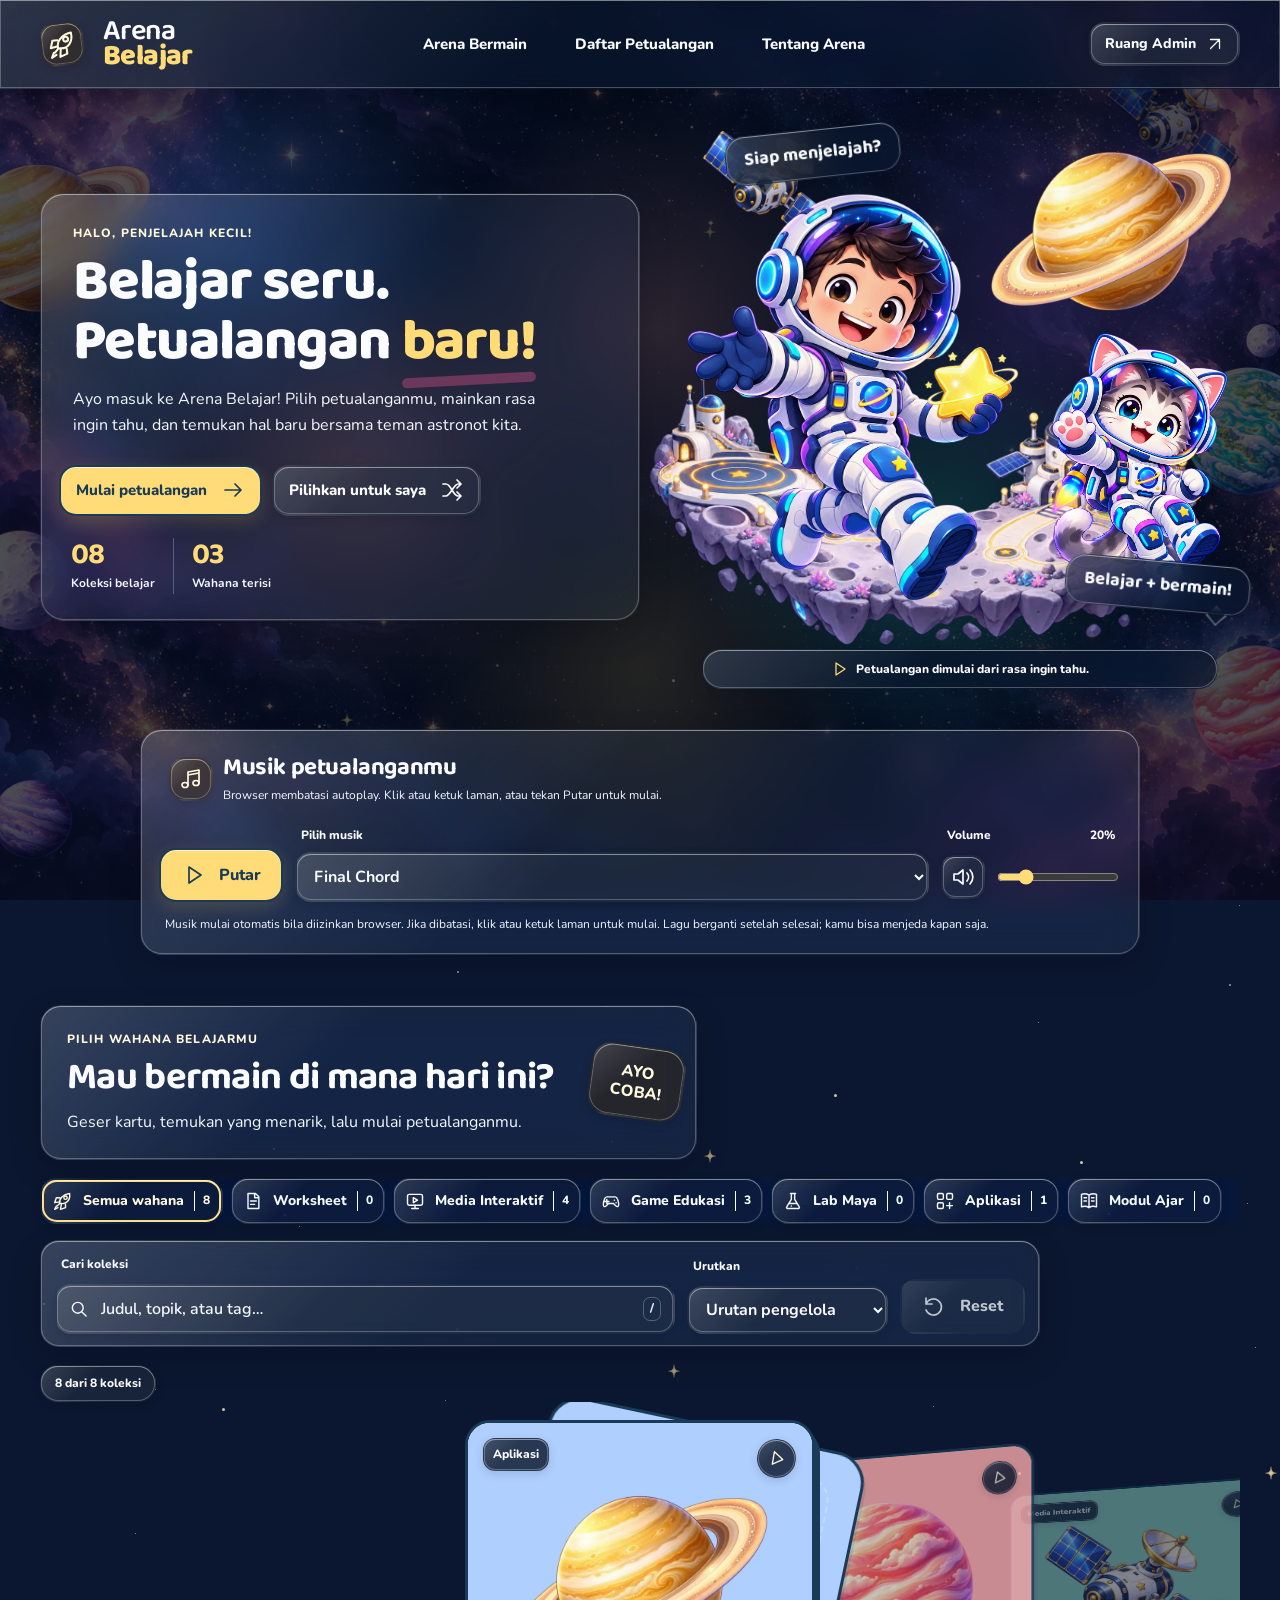
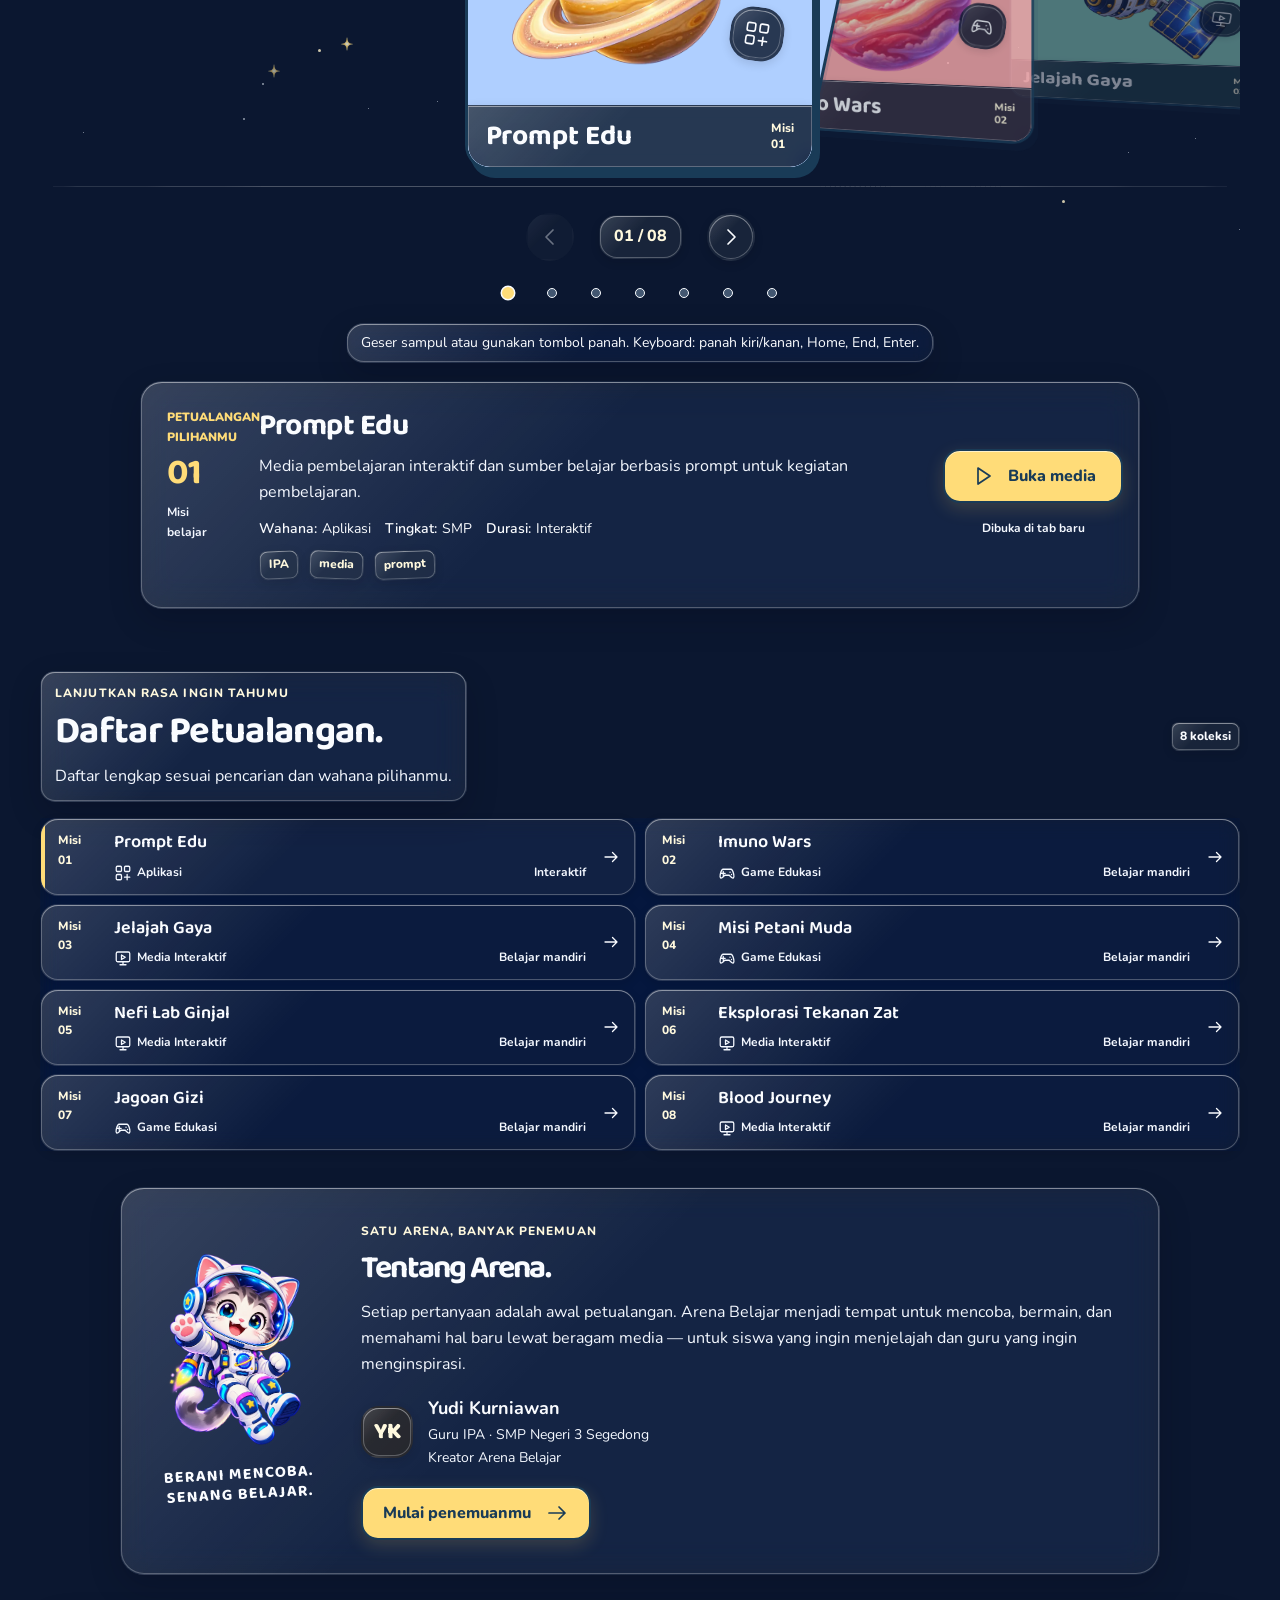
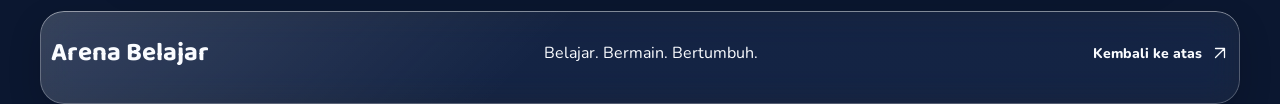
==== commit cbc967a3: "Add files via upload" ====
--- a/index.html
+++ b/index.html
@@ -11,7 +11,7 @@
   <link rel="preconnect" href="https://fonts.gstatic.com" crossorigin>
   <link href="https://fonts.googleapis.com/css2?family=Baloo+2:wght@500;600;700;800&family=Nunito:wght@400;500;600;700;800&display=swap" rel="stylesheet">
   <!-- Penanda versi meminta CSS kaca terbaru setelah pembaruan GitHub. -->
-  <link rel="stylesheet" href="./assets/style.css?v=sistem-kaca-20261005-5">
+  <link rel="stylesheet" href="./assets/style.css?v=kaca-konsisten-20261005-4">
   <script src="./assets/app.js" defer></script>
   <script src="./assets/music.js" defer></script>
   <script src="./assets/space.js" defer></script>
--- a/assets/style.css
+++ b/assets/style.css
@@ -363,3 +363,209 @@
 @media(prefers-reduced-transparency:reduce){
   :root{--space-glass-fill:#142B40;--space-glass-effect:none;--space-control-effect:none}
 }
+
+/* Sistem kaca V5
+   Aturan tampilan kaca lama kini tertimpa: Panel kaca antariksa,
+   Kaca versi 2, Kaca ringkas V3, dan Kaca konsisten V4.
+   Aturan ukuran, tata letak, animasi dan aset dari blok lama tetap berlaku. */
+:root{
+  --ink:#FAFCFF;--muted:#F4F8FF;--focus:#FFDC78;
+  --space-main-tint:rgba(10,23,44,.24);
+  --space-main-wash:rgba(255,255,255,.06);
+  --space-item-tint:rgba(10,23,44,.20);
+  --space-item-wash:rgba(255,255,255,.025);
+  --space-control-tint:rgba(10,23,44,.38);
+  --space-control-wash:rgba(255,255,255,.06);
+  --space-badge-tint:rgba(63,42,10,.38);
+  --space-overlay-tint:rgba(10,23,44,.72);
+  --space-cover-tint:rgba(10,23,44,.82);
+  --space-label-ink:#FFF9DE;
+  --space-glass-rim:rgba(255,255,255,.26);
+  --glass-shine:linear-gradient(135deg,rgba(255,255,255,.14),transparent 42%);
+  --space-glass-shadow:inset 0 0 0 1px var(--space-glass-rim),inset 0 1px 0 rgba(255,255,255,.28),0 12px 32px rgba(2,6,18,.20);
+  --space-control-shadow:inset 0 0 0 1px var(--space-glass-rim),inset 0 1px 0 rgba(255,255,255,.28),0 3px 10px rgba(2,6,18,.12);
+  --space-glass-effect:blur(16px) saturate(155%);
+  --space-item-effect:blur(10px) saturate(155%);
+  --space-cover-effect:blur(8px) saturate(140%);
+  --space-overlay-effect:blur(20px) saturate(155%);
+  --space-control-effect:none;
+  --space-night-veil:rgba(2,6,18,.64);
+  --space-orb-size:clamp(240px,36vw,520px);
+  --space-glass-fill:var(--space-main-tint);
+  --glass-tint:var(--space-main-tint);--glass-edge:var(--space-glass-rim);
+  --space-main-fill:var(--glass-shine),linear-gradient(var(--space-main-wash),var(--space-main-wash)),var(--space-main-tint);
+  --space-item-fill:var(--glass-shine),linear-gradient(var(--space-item-wash),var(--space-item-wash)),var(--space-item-tint);
+  --space-control-fill:var(--glass-shine),linear-gradient(var(--space-control-wash),var(--space-control-wash)),var(--space-control-tint);
+  --space-badge-fill:var(--glass-shine),var(--space-badge-tint);
+  --space-overlay-fill:var(--glass-shine),var(--space-overlay-tint);
+  --space-cover-fill:var(--glass-shine),var(--space-cover-tint);
+}
+/* Enam orb statis: di atas nebula, di bawah planet, bintang dan meteor.
+   Lapisan malam berlaku merata pada latar; panel tidak memakai brightness(). */
+.space-bg{isolation:isolate}
+.space-bg::before{
+  content:'';position:absolute;inset:0;z-index:-2;pointer-events:none;
+  background-image:
+    radial-gradient(circle,rgba(70,145,255,.60),transparent 70%),
+    radial-gradient(circle,rgba(151,106,244,.55),transparent 70%),
+    radial-gradient(circle,rgba(255,173,174,.55),transparent 70%),
+    radial-gradient(circle,rgba(55,214,195,.60),transparent 70%),
+    radial-gradient(circle,rgba(255,212,93,.35),transparent 70%),
+    radial-gradient(circle,rgba(255,173,174,.45),transparent 70%);
+  background-size:var(--space-orb-size) var(--space-orb-size);
+  background-position:0% 0%,100% 12%,15% 55%,85% 70%,50% 100%,52% 22%;
+  background-repeat:no-repeat;
+}
+.space-bg::after{
+  content:'';display:block;position:absolute;inset:0;z-index:1;
+  background:var(--space-night-veil);pointer-events:none;
+}
+/* Tingkat 1: satu blur pada panel, tanpa mengubah dimensi border lama. */
+.site-header,.hero-copy,.music-player,.now-playing,.liner-notes,
+.rack-section .section-heading,.toolbar,.site-footer,.music-noscript,
+.tracklist-section .section-heading>div{
+  background:var(--space-main-fill);color:var(--ink);border-color:transparent;
+  box-shadow:var(--space-glass-shadow);
+  -webkit-backdrop-filter:var(--space-glass-effect);backdrop-filter:var(--space-glass-effect);
+}
+.rack-section,.tracklist-section{
+  background:transparent;border-color:transparent;box-shadow:none;
+  -webkit-backdrop-filter:none;backdrop-filter:none;
+}
+.space-readable::before{content:none;display:none}
+/* Isi panel dan footer memakai kaca induk, tanpa lapisan blur kedua. */
+.space-reading,.now-copy,.now-track,.notes-copy,.music-heading,.hero-stats,
+.rack-section .section-heading>div,.notes-art,.notes-art>span,.creator-card,
+.track-title,.track-number,.track-genre,.track-duration,.track-button>.icon,
+.toolbar label,.music-track-field label,.music-volume-field label,.music-hint,
+.now-action small,.primary-nav a,.brand>span:not(.brand-mark),
+.site-footer>a,.site-footer>p{
+  background:transparent;box-shadow:none;border-color:transparent;
+  -webkit-backdrop-filter:none;backdrop-filter:none;
+}
+/* Tingkat 2: satu tangkapan latar untuk seluruh bar genre atau daftar.
+   Jarak antarkartu tetap transparan; tidak ada panel pembungkus baru. */
+.genre-bar,.tracklist-items,.loading-state{
+  background:transparent;
+  -webkit-backdrop-filter:var(--space-item-effect);backdrop-filter:var(--space-item-effect);
+}
+.genre-chip,.genre-chip[data-filter],.genre-chip.is-empty,
+.genre-chip.is-active,.genre-chip.is-empty.is-active,.genre-chip[data-filter].is-active,
+.tracklist-items>li,.skeleton{
+  background:var(--space-item-fill);color:var(--ink);border-color:transparent;
+  box-shadow:var(--space-control-shadow);
+  -webkit-backdrop-filter:none;backdrop-filter:none;
+}
+.scene-bubble,.bubble-two,.scene-caption,.carousel-help,.empty-state,.tracklist-placeholder{
+  background:var(--space-item-fill);color:var(--ink);border-color:transparent;
+  box-shadow:var(--space-glass-shadow);
+  -webkit-backdrop-filter:var(--space-item-effect);backdrop-filter:var(--space-item-effect);
+}
+.scene-bubble::after{border-color:var(--space-glass-rim)}
+/* Tingkat 3: kontrol berisi putih 6%, tint dan kilau; tidak memiliki blur. */
+.admin-link,.button.secondary,.reset-button,.search-box,select,.music-mute,
+.icon-button,.tag-sticker,.tag-sticker:nth-child(2n),.results-label,
+.carousel-counter,.tracklist-section .label{
+  background:var(--space-control-fill);color:var(--ink);border-color:transparent;
+  box-shadow:var(--space-control-shadow);
+  -webkit-backdrop-filter:none;backdrop-filter:none;
+}
+.admin-link:hover,.button.secondary:hover,.reset-button:hover,.music-mute:hover,
+.icon-button:hover:not(:disabled){
+  background:var(--space-control-fill);color:var(--space-label-ink);border-color:transparent;
+  box-shadow:var(--space-control-shadow),0 0 0 1px var(--focus);
+}
+.genre-chip.is-active,.genre-chip.is-empty.is-active,.genre-chip[data-filter].is-active{
+  color:var(--space-label-ink);
+  box-shadow:var(--space-control-shadow),inset 0 0 0 2px var(--focus);
+}
+.genre-chip.is-empty{color:var(--muted)}
+.track-button:hover{background:rgba(255,255,255,.025)}
+.track-button[aria-current=true]{background:rgba(255,255,255,.025);box-shadow:inset 4px 0 0 var(--focus)}
+/* Tingkat 4: lencana bertint emas tua, tanpa blur bersarang. */
+.brand-mark,.music-badge,.creator-monogram,.stamp,.hero-sticker,.vinyl,.vinyl-label{
+  background:var(--space-badge-fill);color:var(--space-label-ink);border-color:transparent;
+  box-shadow:var(--space-control-shadow);
+  -webkit-backdrop-filter:none;backdrop-filter:none;
+}
+.vinyl::before{border-color:var(--space-glass-rim)}
+/* Tingkat 5: header lengket, gelembung hero dan toast dapat menimpa
+   gambar terang yang tidak berada di space-bg, maka tint 72%.
+   Judul sampul juga diperkuat: gambar data dapat berwarna putih penuh.
+   Hanya judul memiliki blur; stiker kategori tidak membuat akar backdrop baru. */
+.site-header,.scene-bubble,.bubble-two,.scene-caption,.toast{
+  background:var(--space-overlay-fill);color:var(--ink);border-color:transparent;
+  box-shadow:var(--space-glass-shadow);
+  -webkit-backdrop-filter:var(--space-overlay-effect);backdrop-filter:var(--space-overlay-effect);
+}
+.cover-title,.cover-category,.new-badge,.cover-emblem,.vinyl-label,.sleeve-label,.album-slide.is-active .sleeve-label{
+  background:var(--space-cover-fill);color:var(--ink);border-color:transparent;
+  box-shadow:var(--space-control-shadow);
+  -webkit-backdrop-filter:none;backdrop-filter:none;
+}
+.cover-title{
+  -webkit-backdrop-filter:var(--space-cover-effect);backdrop-filter:var(--space-cover-effect);
+}
+.cover-title strong{color:var(--ink)}
+.eyebrow,.label,.cover-track,.carousel-counter,.track-number,
+.tag-sticker,.tag-sticker:nth-child(2n),.sleeve-label,.album-slide.is-active .sleeve-label{
+  color:var(--space-label-ink);
+}
+.new-badge{color:#F1FFF5}
+/* Sampul, maskot, tombol utama dan pilihan dropdown tetap seperti semula. */
+select option{background:#142B40;color:var(--ink)}
+.search-box input::placeholder{color:var(--muted);opacity:1}
+.results-label:empty{background:transparent;box-shadow:none}
+:focus-visible,.search-box input:focus-visible{outline:3px solid var(--focus);outline-offset:3px}
+.album-carousel:focus-visible{outline:3px solid var(--focus);outline-offset:3px}
+.track-button:focus-visible{outline:3px solid var(--focus);outline-offset:-5px}
+@media(max-width:600px){
+  :root{
+    --space-glass-effect:blur(9px) saturate(150%);
+    --space-item-effect:blur(8px) saturate(150%);
+    --space-cover-effect:blur(6px) saturate(140%);
+    --space-overlay-effect:blur(12px) saturate(150%);
+  }
+}
+/* Cadangan tanpa dukungan kaca: permukaan 84%, tanpa blur. */
+@supports not ((backdrop-filter:blur(1px)) or (-webkit-backdrop-filter:blur(1px))){
+  :root{
+    --space-main-tint:rgba(10,23,44,.84);--space-main-wash:transparent;
+    --space-item-tint:rgba(10,23,44,.84);--space-item-wash:transparent;
+    --space-control-tint:rgba(10,23,44,.84);--space-control-wash:transparent;
+    --space-badge-tint:rgba(63,42,10,.84);
+    --space-overlay-tint:rgba(10,23,44,.84);--space-cover-tint:rgba(10,23,44,.84);
+    --space-glass-effect:none;--space-item-effect:none;
+    --space-cover-effect:none;--space-overlay-effect:none;
+  }
+}
+@media(prefers-reduced-transparency:reduce),(prefers-contrast:more){
+  :root{
+    --space-main-tint:#142B40;--space-main-wash:transparent;
+    --space-item-tint:#142B40;--space-item-wash:transparent;
+    --space-control-tint:#142B40;--space-control-wash:transparent;
+    --space-badge-tint:#39280F;--space-overlay-tint:#142B40;--space-cover-tint:#142B40;
+    --glass-shine:linear-gradient(transparent,transparent);
+    --space-glass-rim:rgba(255,255,255,.65);
+    --space-glass-effect:none;--space-item-effect:none;
+    --space-cover-effect:none;--space-overlay-effect:none;
+  }
+}
+@media(forced-colors:active){
+  .site-header,.hero-copy,.music-player,.now-playing,.liner-notes,.site-footer,
+  .rack-section .section-heading,.toolbar,.tracklist-section .section-heading>div,
+  .music-noscript,.scene-bubble,.scene-caption,.carousel-help,.empty-state,
+  .genre-chip,.genre-chip[data-filter],.tracklist-items>li,.tracklist-placeholder,
+  .brand-mark,.music-badge,.creator-monogram,.stamp,.hero-sticker,.vinyl,.vinyl-label,
+  .admin-link,.button.secondary,.reset-button,.search-box,select,.music-mute,
+  .icon-button,.tag-sticker,.results-label,.carousel-counter,.tracklist-section .label,
+  .toast,.cover-title,.cover-category,.new-badge,.cover-emblem,.sleeve-label,.skeleton{
+    background:Canvas!important;color:CanvasText!important;box-shadow:none!important;
+    border-color:CanvasText!important;outline:1px solid CanvasText;outline-offset:-1px;
+    -webkit-backdrop-filter:none!important;backdrop-filter:none!important;
+  }
+  .genre-bar,.tracklist-items,.loading-state{-webkit-backdrop-filter:none;backdrop-filter:none}
+  :focus-visible,.album-carousel:focus-visible,.track-button:focus-visible{
+    outline:3px solid Highlight!important;outline-offset:3px;
+  }
+}
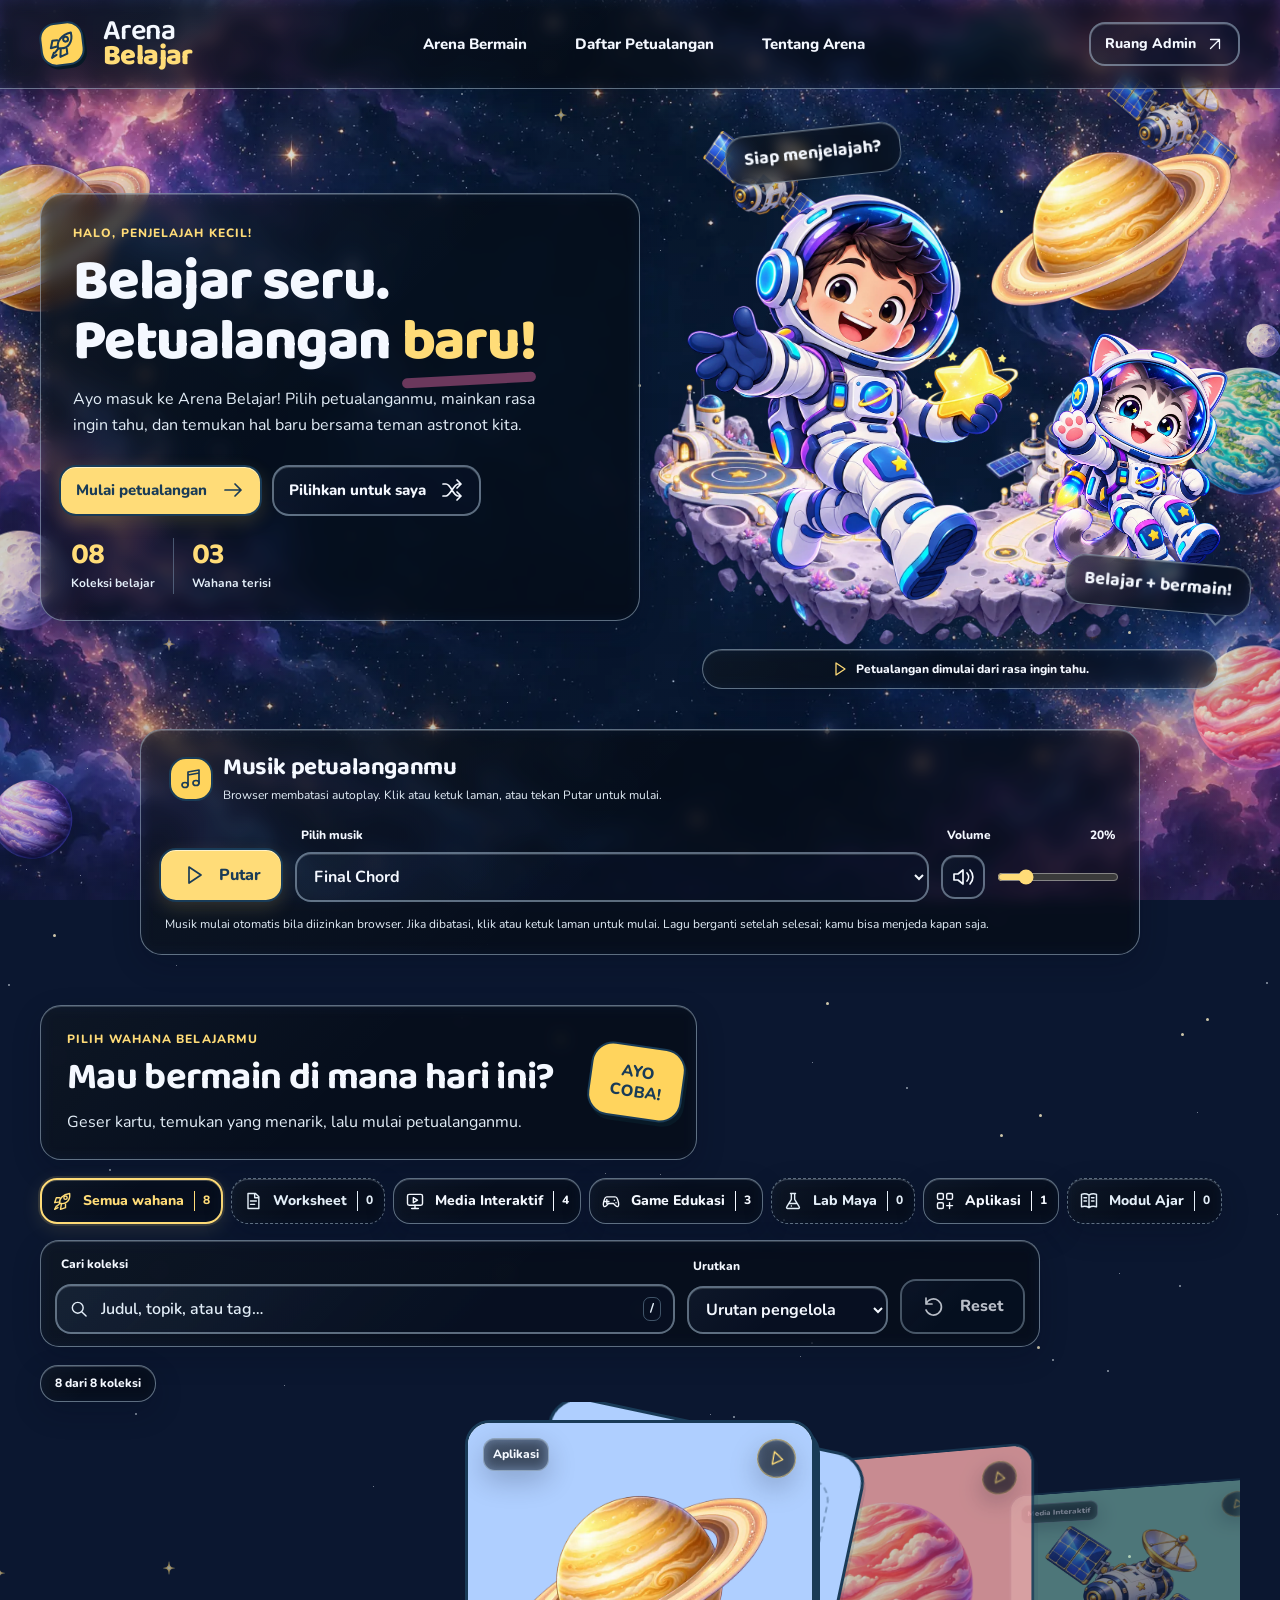
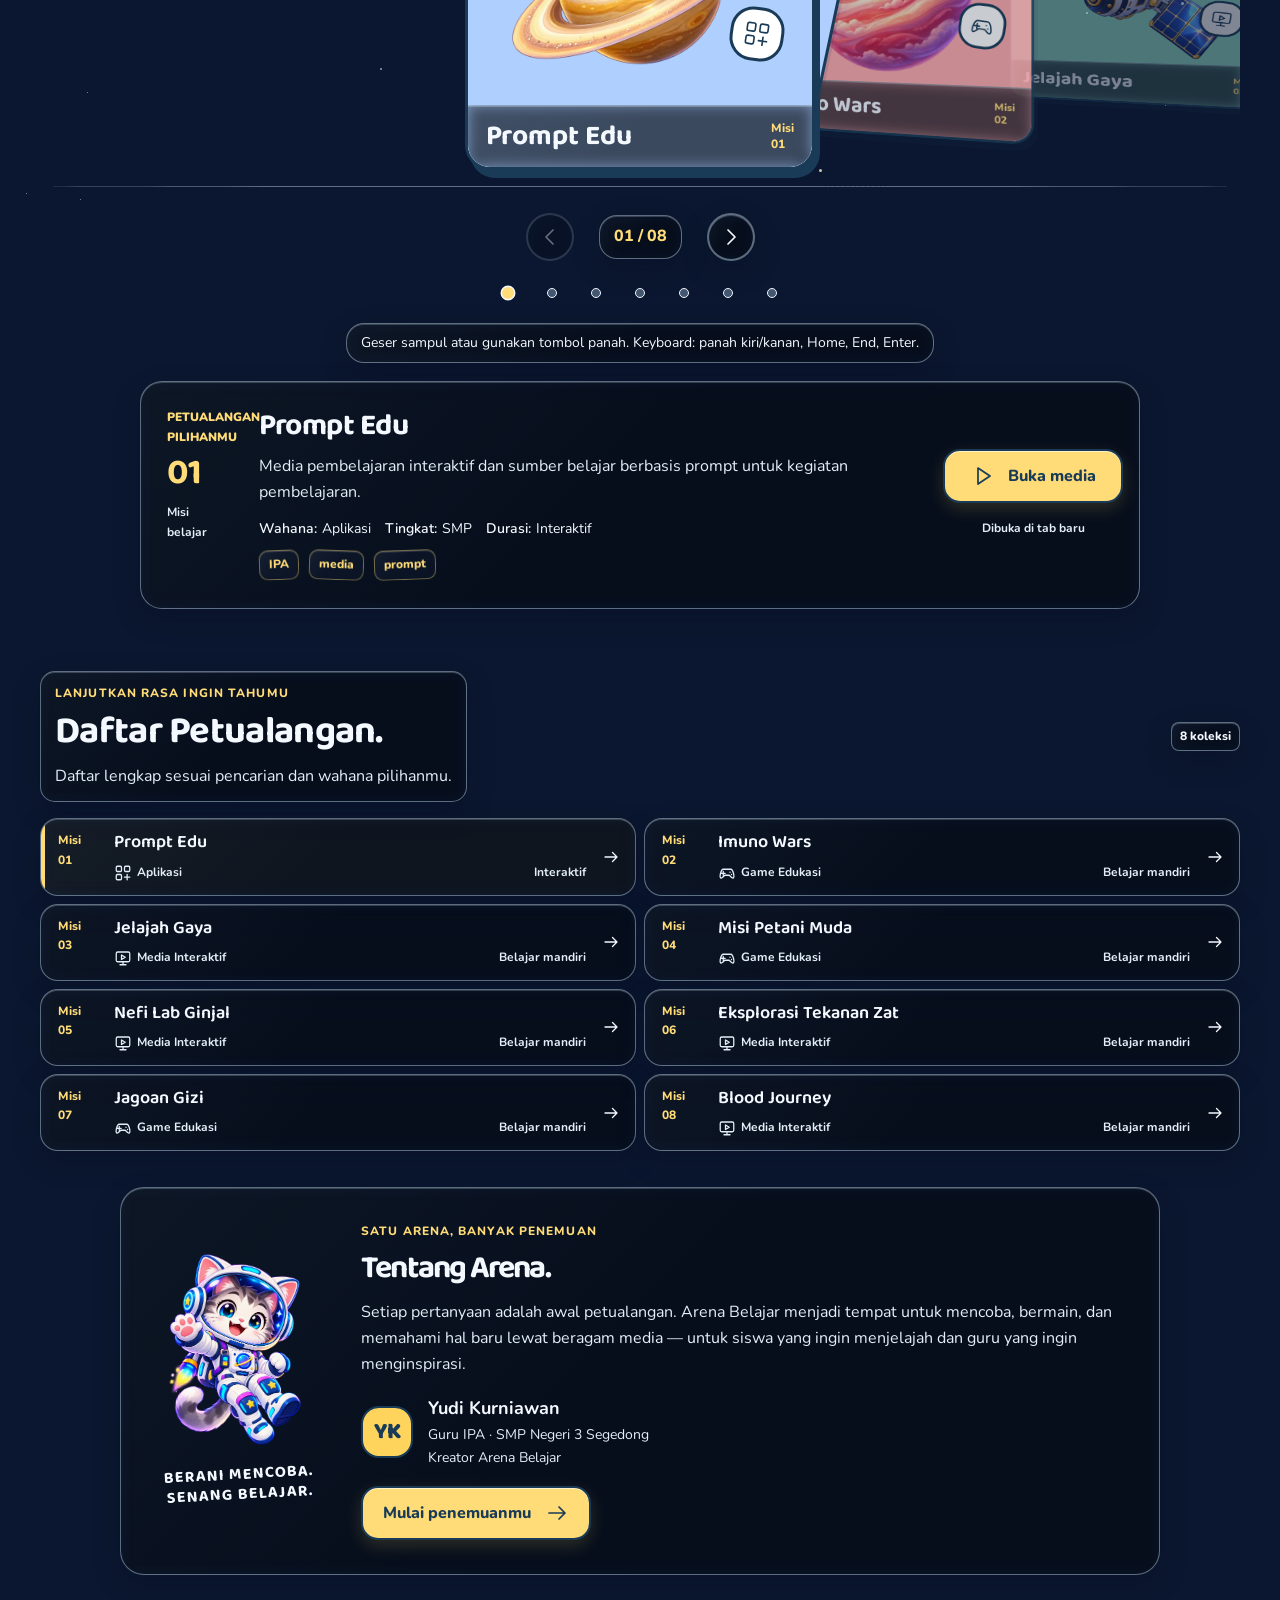
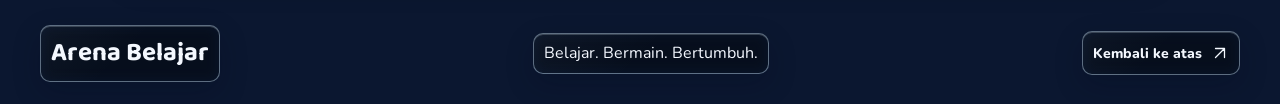
==== commit cd203858: "Add files via upload" ====
--- a/index.html
+++ b/index.html
@@ -11,7 +11,7 @@
   <link rel="preconnect" href="https://fonts.gstatic.com" crossorigin>
   <link href="https://fonts.googleapis.com/css2?family=Baloo+2:wght@500;600;700;800&family=Nunito:wght@400;500;600;700;800&display=swap" rel="stylesheet">
   <!-- Penanda versi meminta CSS kaca terbaru setelah pembaruan GitHub. -->
-  <link rel="stylesheet" href="./assets/style.css?v=kaca-konsisten-20261005-4">
+  <link rel="stylesheet" href="./assets/style.css?v=sistem-kaca-20261006-6">
   <script src="./assets/app.js" defer></script>
   <script src="./assets/music.js" defer></script>
   <script src="./assets/space.js" defer></script>
--- a/assets/style.css
+++ b/assets/style.css
@@ -363,209 +363,3 @@
 @media(prefers-reduced-transparency:reduce){
   :root{--space-glass-fill:#142B40;--space-glass-effect:none;--space-control-effect:none}
 }
-
-/* Sistem kaca V5
-   Aturan tampilan kaca lama kini tertimpa: Panel kaca antariksa,
-   Kaca versi 2, Kaca ringkas V3, dan Kaca konsisten V4.
-   Aturan ukuran, tata letak, animasi dan aset dari blok lama tetap berlaku. */
-:root{
-  --ink:#FAFCFF;--muted:#F4F8FF;--focus:#FFDC78;
-  --space-main-tint:rgba(10,23,44,.24);
-  --space-main-wash:rgba(255,255,255,.06);
-  --space-item-tint:rgba(10,23,44,.20);
-  --space-item-wash:rgba(255,255,255,.025);
-  --space-control-tint:rgba(10,23,44,.38);
-  --space-control-wash:rgba(255,255,255,.06);
-  --space-badge-tint:rgba(63,42,10,.38);
-  --space-overlay-tint:rgba(10,23,44,.72);
-  --space-cover-tint:rgba(10,23,44,.82);
-  --space-label-ink:#FFF9DE;
-  --space-glass-rim:rgba(255,255,255,.26);
-  --glass-shine:linear-gradient(135deg,rgba(255,255,255,.14),transparent 42%);
-  --space-glass-shadow:inset 0 0 0 1px var(--space-glass-rim),inset 0 1px 0 rgba(255,255,255,.28),0 12px 32px rgba(2,6,18,.20);
-  --space-control-shadow:inset 0 0 0 1px var(--space-glass-rim),inset 0 1px 0 rgba(255,255,255,.28),0 3px 10px rgba(2,6,18,.12);
-  --space-glass-effect:blur(16px) saturate(155%);
-  --space-item-effect:blur(10px) saturate(155%);
-  --space-cover-effect:blur(8px) saturate(140%);
-  --space-overlay-effect:blur(20px) saturate(155%);
-  --space-control-effect:none;
-  --space-night-veil:rgba(2,6,18,.64);
-  --space-orb-size:clamp(240px,36vw,520px);
-  --space-glass-fill:var(--space-main-tint);
-  --glass-tint:var(--space-main-tint);--glass-edge:var(--space-glass-rim);
-  --space-main-fill:var(--glass-shine),linear-gradient(var(--space-main-wash),var(--space-main-wash)),var(--space-main-tint);
-  --space-item-fill:var(--glass-shine),linear-gradient(var(--space-item-wash),var(--space-item-wash)),var(--space-item-tint);
-  --space-control-fill:var(--glass-shine),linear-gradient(var(--space-control-wash),var(--space-control-wash)),var(--space-control-tint);
-  --space-badge-fill:var(--glass-shine),var(--space-badge-tint);
-  --space-overlay-fill:var(--glass-shine),var(--space-overlay-tint);
-  --space-cover-fill:var(--glass-shine),var(--space-cover-tint);
-}
-/* Enam orb statis: di atas nebula, di bawah planet, bintang dan meteor.
-   Lapisan malam berlaku merata pada latar; panel tidak memakai brightness(). */
-.space-bg{isolation:isolate}
-.space-bg::before{
-  content:'';position:absolute;inset:0;z-index:-2;pointer-events:none;
-  background-image:
-    radial-gradient(circle,rgba(70,145,255,.60),transparent 70%),
-    radial-gradient(circle,rgba(151,106,244,.55),transparent 70%),
-    radial-gradient(circle,rgba(255,173,174,.55),transparent 70%),
-    radial-gradient(circle,rgba(55,214,195,.60),transparent 70%),
-    radial-gradient(circle,rgba(255,212,93,.35),transparent 70%),
-    radial-gradient(circle,rgba(255,173,174,.45),transparent 70%);
-  background-size:var(--space-orb-size) var(--space-orb-size);
-  background-position:0% 0%,100% 12%,15% 55%,85% 70%,50% 100%,52% 22%;
-  background-repeat:no-repeat;
-}
-.space-bg::after{
-  content:'';display:block;position:absolute;inset:0;z-index:1;
-  background:var(--space-night-veil);pointer-events:none;
-}
-/* Tingkat 1: satu blur pada panel, tanpa mengubah dimensi border lama. */
-.site-header,.hero-copy,.music-player,.now-playing,.liner-notes,
-.rack-section .section-heading,.toolbar,.site-footer,.music-noscript,
-.tracklist-section .section-heading>div{
-  background:var(--space-main-fill);color:var(--ink);border-color:transparent;
-  box-shadow:var(--space-glass-shadow);
-  -webkit-backdrop-filter:var(--space-glass-effect);backdrop-filter:var(--space-glass-effect);
-}
-.rack-section,.tracklist-section{
-  background:transparent;border-color:transparent;box-shadow:none;
-  -webkit-backdrop-filter:none;backdrop-filter:none;
-}
-.space-readable::before{content:none;display:none}
-/* Isi panel dan footer memakai kaca induk, tanpa lapisan blur kedua. */
-.space-reading,.now-copy,.now-track,.notes-copy,.music-heading,.hero-stats,
-.rack-section .section-heading>div,.notes-art,.notes-art>span,.creator-card,
-.track-title,.track-number,.track-genre,.track-duration,.track-button>.icon,
-.toolbar label,.music-track-field label,.music-volume-field label,.music-hint,
-.now-action small,.primary-nav a,.brand>span:not(.brand-mark),
-.site-footer>a,.site-footer>p{
-  background:transparent;box-shadow:none;border-color:transparent;
-  -webkit-backdrop-filter:none;backdrop-filter:none;
-}
-/* Tingkat 2: satu tangkapan latar untuk seluruh bar genre atau daftar.
-   Jarak antarkartu tetap transparan; tidak ada panel pembungkus baru. */
-.genre-bar,.tracklist-items,.loading-state{
-  background:transparent;
-  -webkit-backdrop-filter:var(--space-item-effect);backdrop-filter:var(--space-item-effect);
-}
-.genre-chip,.genre-chip[data-filter],.genre-chip.is-empty,
-.genre-chip.is-active,.genre-chip.is-empty.is-active,.genre-chip[data-filter].is-active,
-.tracklist-items>li,.skeleton{
-  background:var(--space-item-fill);color:var(--ink);border-color:transparent;
-  box-shadow:var(--space-control-shadow);
-  -webkit-backdrop-filter:none;backdrop-filter:none;
-}
-.scene-bubble,.bubble-two,.scene-caption,.carousel-help,.empty-state,.tracklist-placeholder{
-  background:var(--space-item-fill);color:var(--ink);border-color:transparent;
-  box-shadow:var(--space-glass-shadow);
-  -webkit-backdrop-filter:var(--space-item-effect);backdrop-filter:var(--space-item-effect);
-}
-.scene-bubble::after{border-color:var(--space-glass-rim)}
-/* Tingkat 3: kontrol berisi putih 6%, tint dan kilau; tidak memiliki blur. */
-.admin-link,.button.secondary,.reset-button,.search-box,select,.music-mute,
-.icon-button,.tag-sticker,.tag-sticker:nth-child(2n),.results-label,
-.carousel-counter,.tracklist-section .label{
-  background:var(--space-control-fill);color:var(--ink);border-color:transparent;
-  box-shadow:var(--space-control-shadow);
-  -webkit-backdrop-filter:none;backdrop-filter:none;
-}
-.admin-link:hover,.button.secondary:hover,.reset-button:hover,.music-mute:hover,
-.icon-button:hover:not(:disabled){
-  background:var(--space-control-fill);color:var(--space-label-ink);border-color:transparent;
-  box-shadow:var(--space-control-shadow),0 0 0 1px var(--focus);
-}
-.genre-chip.is-active,.genre-chip.is-empty.is-active,.genre-chip[data-filter].is-active{
-  color:var(--space-label-ink);
-  box-shadow:var(--space-control-shadow),inset 0 0 0 2px var(--focus);
-}
-.genre-chip.is-empty{color:var(--muted)}
-.track-button:hover{background:rgba(255,255,255,.025)}
-.track-button[aria-current=true]{background:rgba(255,255,255,.025);box-shadow:inset 4px 0 0 var(--focus)}
-/* Tingkat 4: lencana bertint emas tua, tanpa blur bersarang. */
-.brand-mark,.music-badge,.creator-monogram,.stamp,.hero-sticker,.vinyl,.vinyl-label{
-  background:var(--space-badge-fill);color:var(--space-label-ink);border-color:transparent;
-  box-shadow:var(--space-control-shadow);
-  -webkit-backdrop-filter:none;backdrop-filter:none;
-}
-.vinyl::before{border-color:var(--space-glass-rim)}
-/* Tingkat 5: header lengket, gelembung hero dan toast dapat menimpa
-   gambar terang yang tidak berada di space-bg, maka tint 72%.
-   Judul sampul juga diperkuat: gambar data dapat berwarna putih penuh.
-   Hanya judul memiliki blur; stiker kategori tidak membuat akar backdrop baru. */
-.site-header,.scene-bubble,.bubble-two,.scene-caption,.toast{
-  background:var(--space-overlay-fill);color:var(--ink);border-color:transparent;
-  box-shadow:var(--space-glass-shadow);
-  -webkit-backdrop-filter:var(--space-overlay-effect);backdrop-filter:var(--space-overlay-effect);
-}
-.cover-title,.cover-category,.new-badge,.cover-emblem,.vinyl-label,.sleeve-label,.album-slide.is-active .sleeve-label{
-  background:var(--space-cover-fill);color:var(--ink);border-color:transparent;
-  box-shadow:var(--space-control-shadow);
-  -webkit-backdrop-filter:none;backdrop-filter:none;
-}
-.cover-title{
-  -webkit-backdrop-filter:var(--space-cover-effect);backdrop-filter:var(--space-cover-effect);
-}
-.cover-title strong{color:var(--ink)}
-.eyebrow,.label,.cover-track,.carousel-counter,.track-number,
-.tag-sticker,.tag-sticker:nth-child(2n),.sleeve-label,.album-slide.is-active .sleeve-label{
-  color:var(--space-label-ink);
-}
-.new-badge{color:#F1FFF5}
-/* Sampul, maskot, tombol utama dan pilihan dropdown tetap seperti semula. */
-select option{background:#142B40;color:var(--ink)}
-.search-box input::placeholder{color:var(--muted);opacity:1}
-.results-label:empty{background:transparent;box-shadow:none}
-:focus-visible,.search-box input:focus-visible{outline:3px solid var(--focus);outline-offset:3px}
-.album-carousel:focus-visible{outline:3px solid var(--focus);outline-offset:3px}
-.track-button:focus-visible{outline:3px solid var(--focus);outline-offset:-5px}
-@media(max-width:600px){
-  :root{
-    --space-glass-effect:blur(9px) saturate(150%);
-    --space-item-effect:blur(8px) saturate(150%);
-    --space-cover-effect:blur(6px) saturate(140%);
-    --space-overlay-effect:blur(12px) saturate(150%);
-  }
-}
-/* Cadangan tanpa dukungan kaca: permukaan 84%, tanpa blur. */
-@supports not ((backdrop-filter:blur(1px)) or (-webkit-backdrop-filter:blur(1px))){
-  :root{
-    --space-main-tint:rgba(10,23,44,.84);--space-main-wash:transparent;
-    --space-item-tint:rgba(10,23,44,.84);--space-item-wash:transparent;
-    --space-control-tint:rgba(10,23,44,.84);--space-control-wash:transparent;
-    --space-badge-tint:rgba(63,42,10,.84);
-    --space-overlay-tint:rgba(10,23,44,.84);--space-cover-tint:rgba(10,23,44,.84);
-    --space-glass-effect:none;--space-item-effect:none;
-    --space-cover-effect:none;--space-overlay-effect:none;
-  }
-}
-@media(prefers-reduced-transparency:reduce),(prefers-contrast:more){
-  :root{
-    --space-main-tint:#142B40;--space-main-wash:transparent;
-    --space-item-tint:#142B40;--space-item-wash:transparent;
-    --space-control-tint:#142B40;--space-control-wash:transparent;
-    --space-badge-tint:#39280F;--space-overlay-tint:#142B40;--space-cover-tint:#142B40;
-    --glass-shine:linear-gradient(transparent,transparent);
-    --space-glass-rim:rgba(255,255,255,.65);
-    --space-glass-effect:none;--space-item-effect:none;
-    --space-cover-effect:none;--space-overlay-effect:none;
-  }
-}
-@media(forced-colors:active){
-  .site-header,.hero-copy,.music-player,.now-playing,.liner-notes,.site-footer,
-  .rack-section .section-heading,.toolbar,.tracklist-section .section-heading>div,
-  .music-noscript,.scene-bubble,.scene-caption,.carousel-help,.empty-state,
-  .genre-chip,.genre-chip[data-filter],.tracklist-items>li,.tracklist-placeholder,
-  .brand-mark,.music-badge,.creator-monogram,.stamp,.hero-sticker,.vinyl,.vinyl-label,
-  .admin-link,.button.secondary,.reset-button,.search-box,select,.music-mute,
-  .icon-button,.tag-sticker,.results-label,.carousel-counter,.tracklist-section .label,
-  .toast,.cover-title,.cover-category,.new-badge,.cover-emblem,.sleeve-label,.skeleton{
-    background:Canvas!important;color:CanvasText!important;box-shadow:none!important;
-    border-color:CanvasText!important;outline:1px solid CanvasText;outline-offset:-1px;
-    -webkit-backdrop-filter:none!important;backdrop-filter:none!important;
-  }
-  .genre-bar,.tracklist-items,.loading-state{-webkit-backdrop-filter:none;backdrop-filter:none}
-  :focus-visible,.album-carousel:focus-visible,.track-button:focus-visible{
-    outline:3px solid Highlight!important;outline-offset:3px;
-  }
-}
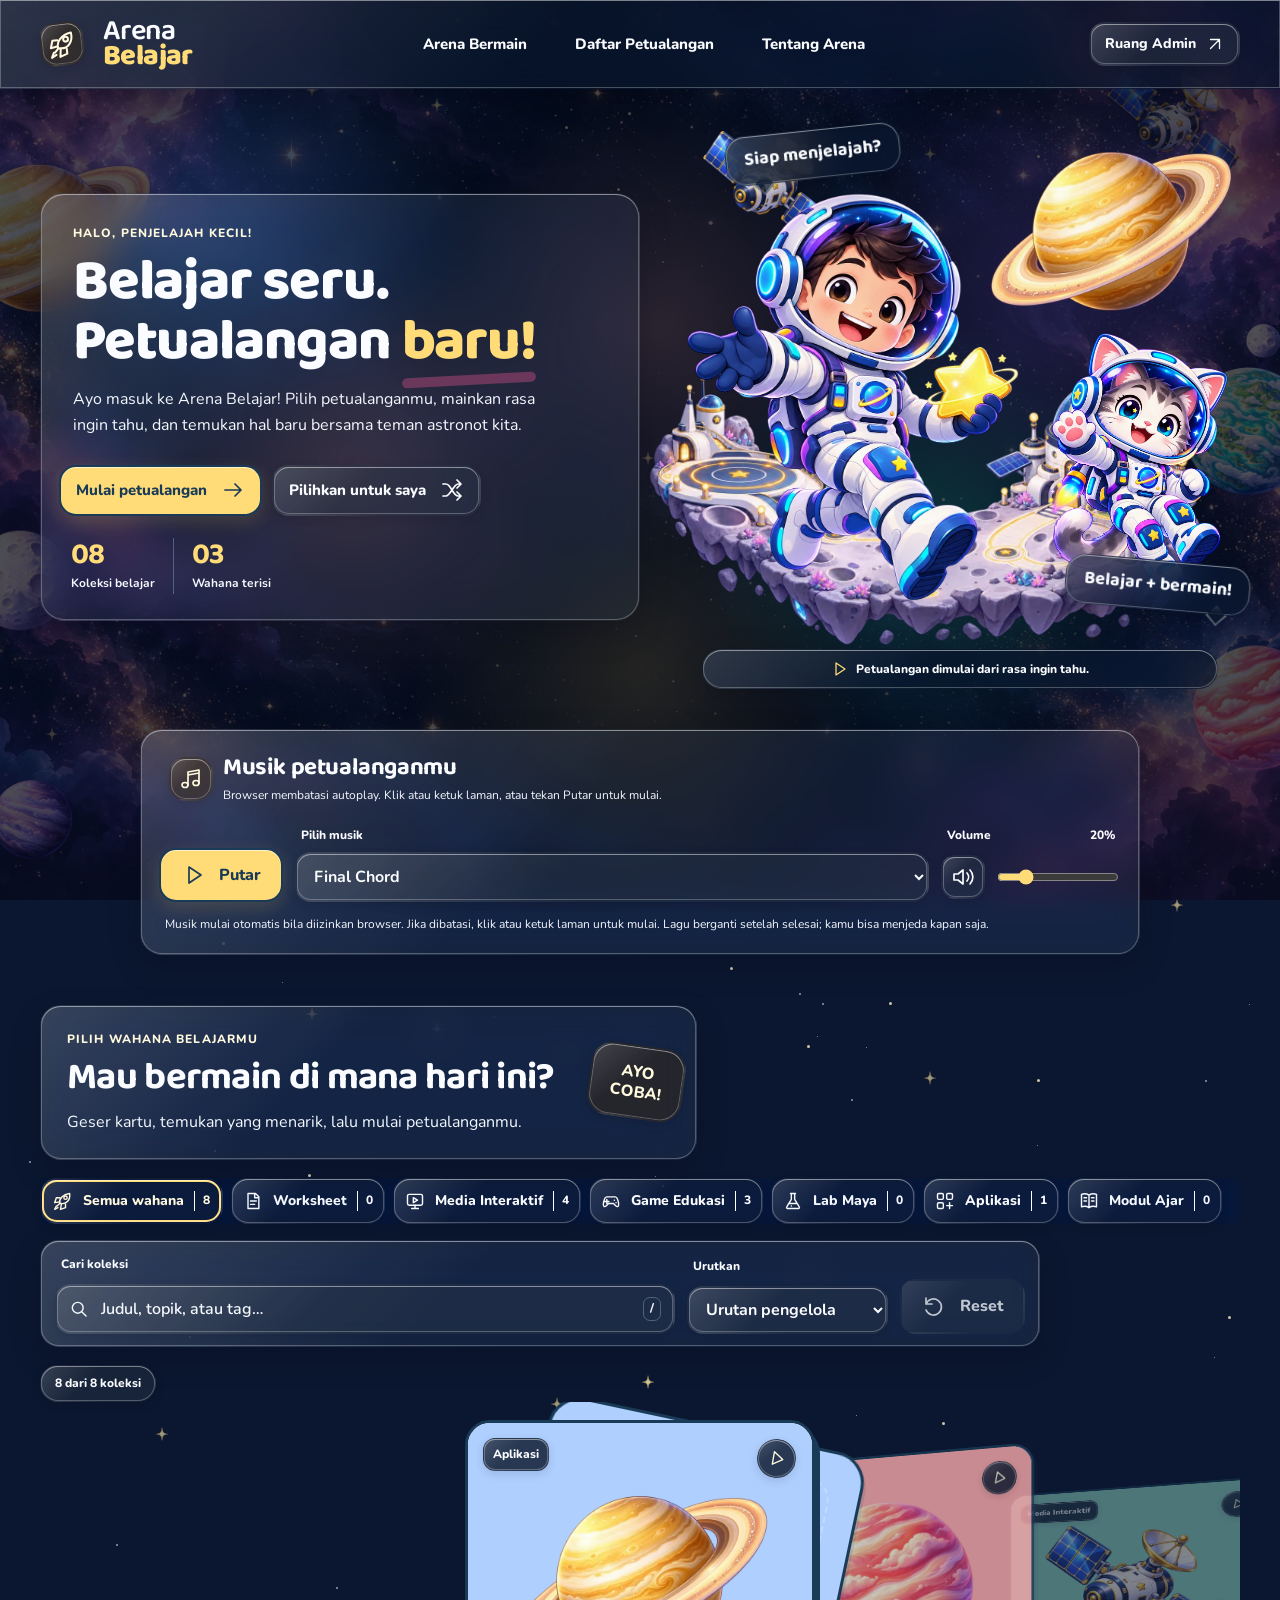
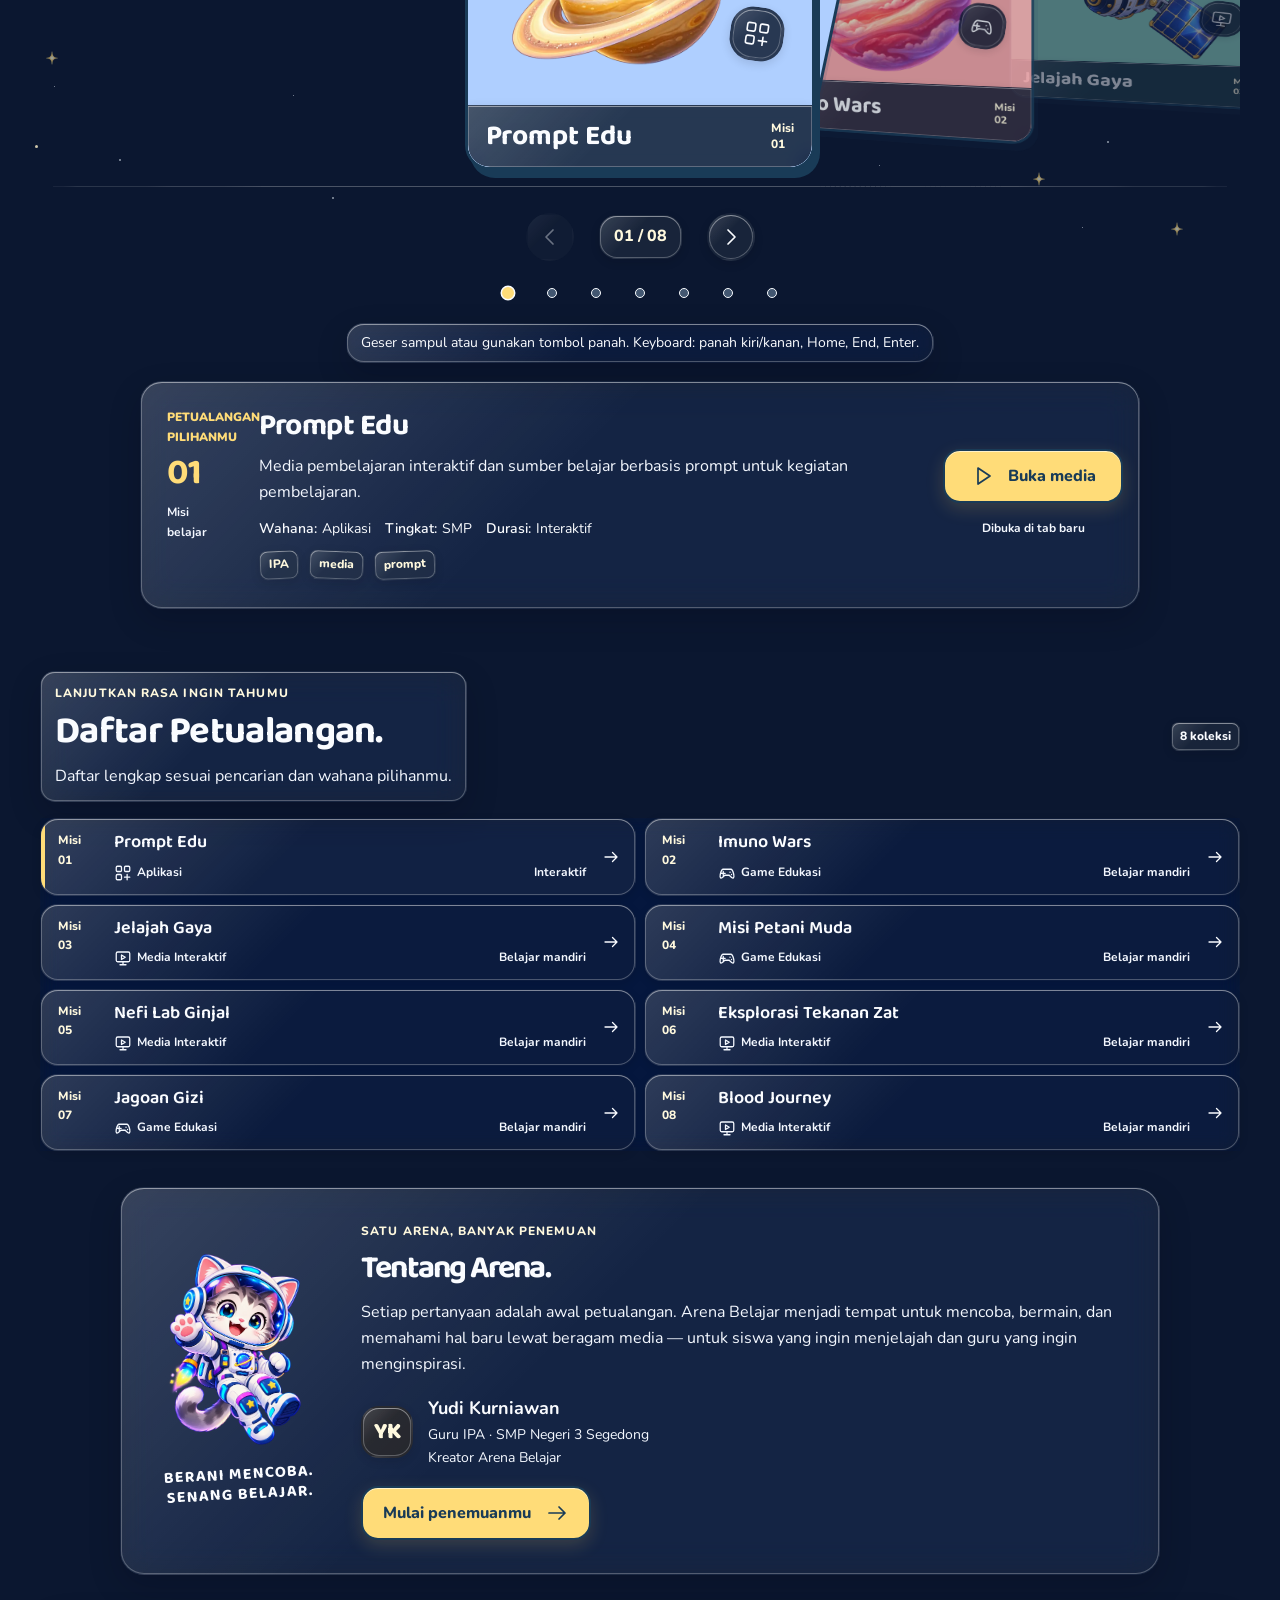
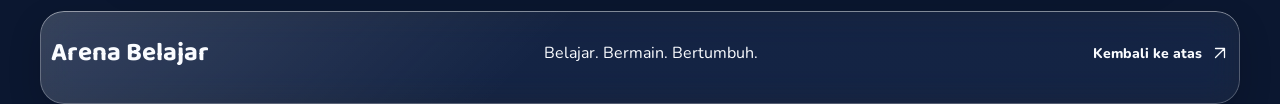
==== commit dd82bf11: "Add files via upload" ====
--- a/index.html
+++ b/index.html
@@ -11,7 +11,8 @@
   <link rel="preconnect" href="https://fonts.gstatic.com" crossorigin>
   <link href="https://fonts.googleapis.com/css2?family=Baloo+2:wght@500;600;700;800&family=Nunito:wght@400;500;600;700;800&display=swap" rel="stylesheet">
   <!-- Penanda versi meminta CSS kaca terbaru setelah pembaruan GitHub. -->
-  <link rel="stylesheet" href="./assets/style.css?v=sistem-kaca-20261006-6">
+  <link rel="stylesheet" href="./assets/style.css?v=sistem-kaca-20261006-7">
+  <script src="./assets/glass-settings.js?v=sistem-kaca-20261006-7"></script>
   <script src="./assets/app.js" defer></script>
   <script src="./assets/music.js" defer></script>
   <script src="./assets/space.js" defer></script>
--- a/assets/style.css
+++ b/assets/style.css
@@ -363,3 +363,222 @@
 @media(prefers-reduced-transparency:reduce){
   :root{--space-glass-fill:#142B40;--space-glass-effect:none;--space-control-effect:none}
 }
+
+/* Sistem kaca V5
+   Aturan tampilan kaca lama kini tertimpa: Panel kaca antariksa,
+   Kaca versi 2, Kaca ringkas V3, dan Kaca konsisten V4.
+   Aturan ukuran, tata letak, animasi dan aset dari blok lama tetap berlaku. */
+:root{
+  --ink:#FAFCFF;--muted:#F4F8FF;--focus:#FFDC78;
+  --space-main-tint:rgba(10,23,44,.24);
+  --space-main-wash:rgba(255,255,255,.06);
+  --space-item-tint:rgba(10,23,44,.20);
+  --space-item-wash:rgba(255,255,255,.025);
+  --space-control-tint:rgba(10,23,44,.38);
+  --space-control-wash:rgba(255,255,255,.06);
+  --space-badge-tint:rgba(63,42,10,.38);
+  --space-overlay-tint:rgba(10,23,44,.72);
+  --space-cover-tint:rgba(10,23,44,.82);
+  --space-label-ink:#FFF9DE;
+  --space-glass-rim:rgba(255,255,255,.26);
+  --glass-shine:linear-gradient(135deg,rgba(255,255,255,.14),transparent 42%);
+  --space-glass-shadow:inset 0 0 0 1px var(--space-glass-rim),inset 0 1px 0 rgba(255,255,255,.28),0 12px 32px rgba(2,6,18,.20);
+  --space-control-shadow:inset 0 0 0 1px var(--space-glass-rim),inset 0 1px 0 rgba(255,255,255,.28),0 3px 10px rgba(2,6,18,.12);
+  --space-glass-effect:blur(16px) saturate(155%);
+  --space-item-effect:blur(10px) saturate(155%);
+  --space-cover-effect:blur(8px) saturate(140%);
+  --space-overlay-effect:blur(20px) saturate(155%);
+  --space-control-effect:none;
+  --space-night-veil:rgba(2,6,18,.64);
+  --space-orb-size:clamp(240px,36vw,520px);
+  --space-glass-fill:var(--space-main-tint);
+  --glass-tint:var(--space-main-tint);--glass-edge:var(--space-glass-rim);
+  --space-main-fill:var(--glass-shine),linear-gradient(var(--space-main-wash),var(--space-main-wash)),var(--space-main-tint);
+  --space-item-fill:var(--glass-shine),linear-gradient(var(--space-item-wash),var(--space-item-wash)),var(--space-item-tint);
+  --space-control-fill:var(--glass-shine),linear-gradient(var(--space-control-wash),var(--space-control-wash)),var(--space-control-tint);
+  --space-badge-fill:var(--glass-shine),var(--space-badge-tint);
+  --space-overlay-fill:var(--glass-shine),var(--space-overlay-tint);
+  --space-cover-fill:var(--glass-shine),var(--space-cover-tint);
+}
+/* Enam orb statis: di atas nebula, di bawah planet, bintang dan meteor.
+   Lapisan malam berlaku merata pada latar; panel tidak memakai brightness(). */
+.space-bg{isolation:isolate}
+.space-bg::before{
+  content:'';position:absolute;inset:0;z-index:-2;pointer-events:none;
+  background-image:
+    radial-gradient(circle,rgba(70,145,255,.60),transparent 70%),
+    radial-gradient(circle,rgba(151,106,244,.55),transparent 70%),
+    radial-gradient(circle,rgba(255,173,174,.55),transparent 70%),
+    radial-gradient(circle,rgba(55,214,195,.60),transparent 70%),
+    radial-gradient(circle,rgba(255,212,93,.35),transparent 70%),
+    radial-gradient(circle,rgba(255,173,174,.45),transparent 70%);
+  background-size:var(--space-orb-size) var(--space-orb-size);
+  background-position:0% 0%,100% 12%,15% 55%,85% 70%,50% 100%,52% 22%;
+  background-repeat:no-repeat;
+}
+.space-bg::after{
+  content:'';display:block;position:absolute;inset:0;z-index:1;
+  background:var(--space-night-veil);pointer-events:none;
+}
+/* Tingkat 1: satu blur pada panel, tanpa mengubah dimensi border lama. */
+.site-header,.hero-copy,.music-player,.now-playing,.liner-notes,
+.rack-section .section-heading,.toolbar,.site-footer,.music-noscript,
+.tracklist-section .section-heading>div{
+  background:var(--space-main-fill);color:var(--ink);border-color:transparent;
+  box-shadow:var(--space-glass-shadow);
+  -webkit-backdrop-filter:var(--space-glass-effect);backdrop-filter:var(--space-glass-effect);
+}
+.rack-section,.tracklist-section{
+  background:transparent;border-color:transparent;box-shadow:none;
+  -webkit-backdrop-filter:none;backdrop-filter:none;
+}
+.space-readable::before{content:none;display:none}
+/* Isi panel dan footer memakai kaca induk, tanpa lapisan blur kedua. */
+.space-reading,.now-copy,.now-track,.notes-copy,.music-heading,.hero-stats,
+.rack-section .section-heading>div,.notes-art,.notes-art>span,.creator-card,
+.track-title,.track-number,.track-genre,.track-duration,.track-button>.icon,
+.toolbar label,.music-track-field label,.music-volume-field label,.music-hint,
+.now-action small,.primary-nav a,.brand>span:not(.brand-mark),
+.site-footer>a,.site-footer>p{
+  background:transparent;box-shadow:none;border-color:transparent;
+  -webkit-backdrop-filter:none;backdrop-filter:none;
+}
+/* Tingkat 2: satu tangkapan latar untuk seluruh bar genre atau daftar.
+   Jarak antarkartu tetap transparan; tidak ada panel pembungkus baru. */
+.genre-bar,.tracklist-items,.loading-state{
+  background:transparent;
+  -webkit-backdrop-filter:var(--space-item-effect);backdrop-filter:var(--space-item-effect);
+}
+.genre-chip,.genre-chip[data-filter],.genre-chip.is-empty,
+.genre-chip.is-active,.genre-chip.is-empty.is-active,.genre-chip[data-filter].is-active,
+.tracklist-items>li,.skeleton{
+  background:var(--space-item-fill);color:var(--ink);border-color:transparent;
+  box-shadow:var(--space-control-shadow);
+  -webkit-backdrop-filter:none;backdrop-filter:none;
+}
+.scene-bubble,.bubble-two,.scene-caption,.carousel-help,.empty-state,.tracklist-placeholder{
+  background:var(--space-item-fill);color:var(--ink);border-color:transparent;
+  box-shadow:var(--space-glass-shadow);
+  -webkit-backdrop-filter:var(--space-item-effect);backdrop-filter:var(--space-item-effect);
+}
+.scene-bubble::after{border-color:var(--space-glass-rim)}
+/* Tingkat 3: kontrol berisi putih 6%, tint dan kilau; tidak memiliki blur. */
+.admin-link,.button.secondary,.reset-button,.search-box,select,.music-mute,
+.icon-button,.tag-sticker,.tag-sticker:nth-child(2n),.results-label,
+.carousel-counter,.tracklist-section .label{
+  background:var(--space-control-fill);color:var(--ink);border-color:transparent;
+  box-shadow:var(--space-control-shadow);
+  -webkit-backdrop-filter:none;backdrop-filter:none;
+}
+.admin-link:hover,.button.secondary:hover,.reset-button:hover,.music-mute:hover,
+.icon-button:hover:not(:disabled){
+  background:var(--space-control-fill);color:var(--space-label-ink);border-color:transparent;
+  box-shadow:var(--space-control-shadow),0 0 0 1px var(--focus);
+}
+.genre-chip.is-active,.genre-chip.is-empty.is-active,.genre-chip[data-filter].is-active{
+  color:var(--space-label-ink);
+  box-shadow:var(--space-control-shadow),inset 0 0 0 2px var(--focus);
+}
+.genre-chip.is-empty{color:var(--muted)}
+.track-button:hover{background:rgba(255,255,255,.025)}
+.track-button[aria-current=true]{background:rgba(255,255,255,.025);box-shadow:inset 4px 0 0 var(--focus)}
+/* Tingkat 4: lencana bertint emas tua, tanpa blur bersarang. */
+.brand-mark,.music-badge,.creator-monogram,.stamp,.hero-sticker,.vinyl,.vinyl-label{
+  background:var(--space-badge-fill);color:var(--space-label-ink);border-color:transparent;
+  box-shadow:var(--space-control-shadow);
+  -webkit-backdrop-filter:none;backdrop-filter:none;
+}
+.vinyl::before{border-color:var(--space-glass-rim)}
+/* Tingkat 5: header lengket, gelembung hero dan toast dapat menimpa
+   gambar terang yang tidak berada di space-bg, maka tint 72%.
+   Judul sampul juga diperkuat: gambar data dapat berwarna putih penuh.
+   Hanya judul memiliki blur; stiker kategori tidak membuat akar backdrop baru. */
+.site-header,.scene-bubble,.bubble-two,.scene-caption,.toast{
+  background:var(--space-overlay-fill);color:var(--ink);border-color:transparent;
+  box-shadow:var(--space-glass-shadow);
+  -webkit-backdrop-filter:var(--space-overlay-effect);backdrop-filter:var(--space-overlay-effect);
+}
+.cover-title,.cover-category,.new-badge,.cover-emblem,.vinyl-label,.sleeve-label,.album-slide.is-active .sleeve-label{
+  background:var(--space-cover-fill);color:var(--ink);border-color:transparent;
+  box-shadow:var(--space-control-shadow);
+  -webkit-backdrop-filter:none;backdrop-filter:none;
+}
+.cover-title{
+  -webkit-backdrop-filter:var(--space-cover-effect);backdrop-filter:var(--space-cover-effect);
+}
+.cover-title strong{color:var(--ink)}
+.eyebrow,.label,.cover-track,.carousel-counter,.track-number,
+.tag-sticker,.tag-sticker:nth-child(2n),.sleeve-label,.album-slide.is-active .sleeve-label{
+  color:var(--space-label-ink);
+}
+.new-badge{color:#F1FFF5}
+/* Sampul, maskot, tombol utama dan pilihan dropdown tetap seperti semula. */
+select option{background:#142B40;color:var(--ink)}
+.search-box input::placeholder{color:var(--muted);opacity:1}
+.results-label:empty{background:transparent;box-shadow:none}
+:focus-visible,.search-box input:focus-visible{outline:3px solid var(--focus);outline-offset:3px}
+.album-carousel:focus-visible{outline:3px solid var(--focus);outline-offset:3px}
+.track-button:focus-visible{outline:3px solid var(--focus);outline-offset:-5px}
+@media(max-width:600px){
+  :root{
+    --space-glass-effect:blur(9px) saturate(150%);
+    --space-item-effect:blur(8px) saturate(150%);
+    --space-cover-effect:blur(6px) saturate(140%);
+    --space-overlay-effect:blur(12px) saturate(150%);
+  }
+}
+/* Cadangan tanpa dukungan kaca: permukaan 84%, tanpa blur. */
+@supports not ((backdrop-filter:blur(1px)) or (-webkit-backdrop-filter:blur(1px))){
+  :root{
+    --space-main-tint:rgba(10,23,44,.84);--space-main-wash:transparent;
+    --space-item-tint:rgba(10,23,44,.84);--space-item-wash:transparent;
+    --space-control-tint:rgba(10,23,44,.84);--space-control-wash:transparent;
+    --space-badge-tint:rgba(63,42,10,.84);
+    --space-overlay-tint:rgba(10,23,44,.84);--space-cover-tint:rgba(10,23,44,.84);
+    --space-glass-effect:none;--space-item-effect:none;
+    --space-cover-effect:none;--space-overlay-effect:none;
+  }
+}
+/* Transparansi dikurangi (V5.1): kaca tetap ada, tetapi lebih pekat dan tetap
+   berblur agar teks terbaca; latar masih tampak samar di balik panel.
+   Menaikkan alpha tint hanya menggelapkan panel, jadi kontras teks terang naik. */
+@media(prefers-reduced-transparency:reduce){
+  :root{
+    --space-main-tint:rgba(10,23,44,.52);--space-main-wash:rgba(255,255,255,.04);
+    --space-item-tint:rgba(10,23,44,.48);--space-item-wash:rgba(255,255,255,.02);
+    --space-control-tint:rgba(10,23,44,.58);--space-control-wash:rgba(255,255,255,.04);
+    --space-badge-tint:rgba(63,42,10,.58);
+    --space-overlay-tint:rgba(10,23,44,.84);--space-cover-tint:rgba(10,23,44,.86);
+  }
+}
+/* Kontras tinggi: permukaan solid dan tepi tegas (ditaruh setelah blok di atas agar menang). */
+@media(prefers-contrast:more){
+  :root{
+    --space-main-tint:#142B40;--space-main-wash:transparent;
+    --space-item-tint:#142B40;--space-item-wash:transparent;
+    --space-control-tint:#142B40;--space-control-wash:transparent;
+    --space-badge-tint:#39280F;--space-overlay-tint:#142B40;--space-cover-tint:#142B40;
+    --glass-shine:linear-gradient(transparent,transparent);
+    --space-glass-rim:rgba(255,255,255,.65);
+    --space-glass-effect:none;--space-item-effect:none;
+    --space-cover-effect:none;--space-overlay-effect:none;
+  }
+}
+@media(forced-colors:active){
+  .site-header,.hero-copy,.music-player,.now-playing,.liner-notes,.site-footer,
+  .rack-section .section-heading,.toolbar,.tracklist-section .section-heading>div,
+  .music-noscript,.scene-bubble,.scene-caption,.carousel-help,.empty-state,
+  .genre-chip,.genre-chip[data-filter],.tracklist-items>li,.tracklist-placeholder,
+  .brand-mark,.music-badge,.creator-monogram,.stamp,.hero-sticker,.vinyl,.vinyl-label,
+  .admin-link,.button.secondary,.reset-button,.search-box,select,.music-mute,
+  .icon-button,.tag-sticker,.results-label,.carousel-counter,.tracklist-section .label,
+  .toast,.cover-title,.cover-category,.new-badge,.cover-emblem,.sleeve-label,.skeleton{
+    background:Canvas!important;color:CanvasText!important;box-shadow:none!important;
+    border-color:CanvasText!important;outline:1px solid CanvasText;outline-offset:-1px;
+    -webkit-backdrop-filter:none!important;backdrop-filter:none!important;
+  }
+  .genre-bar,.tracklist-items,.loading-state{-webkit-backdrop-filter:none;backdrop-filter:none}
+  :focus-visible,.album-carousel:focus-visible,.track-button:focus-visible{
+    outline:3px solid Highlight!important;outline-offset:3px;
+  }
+}
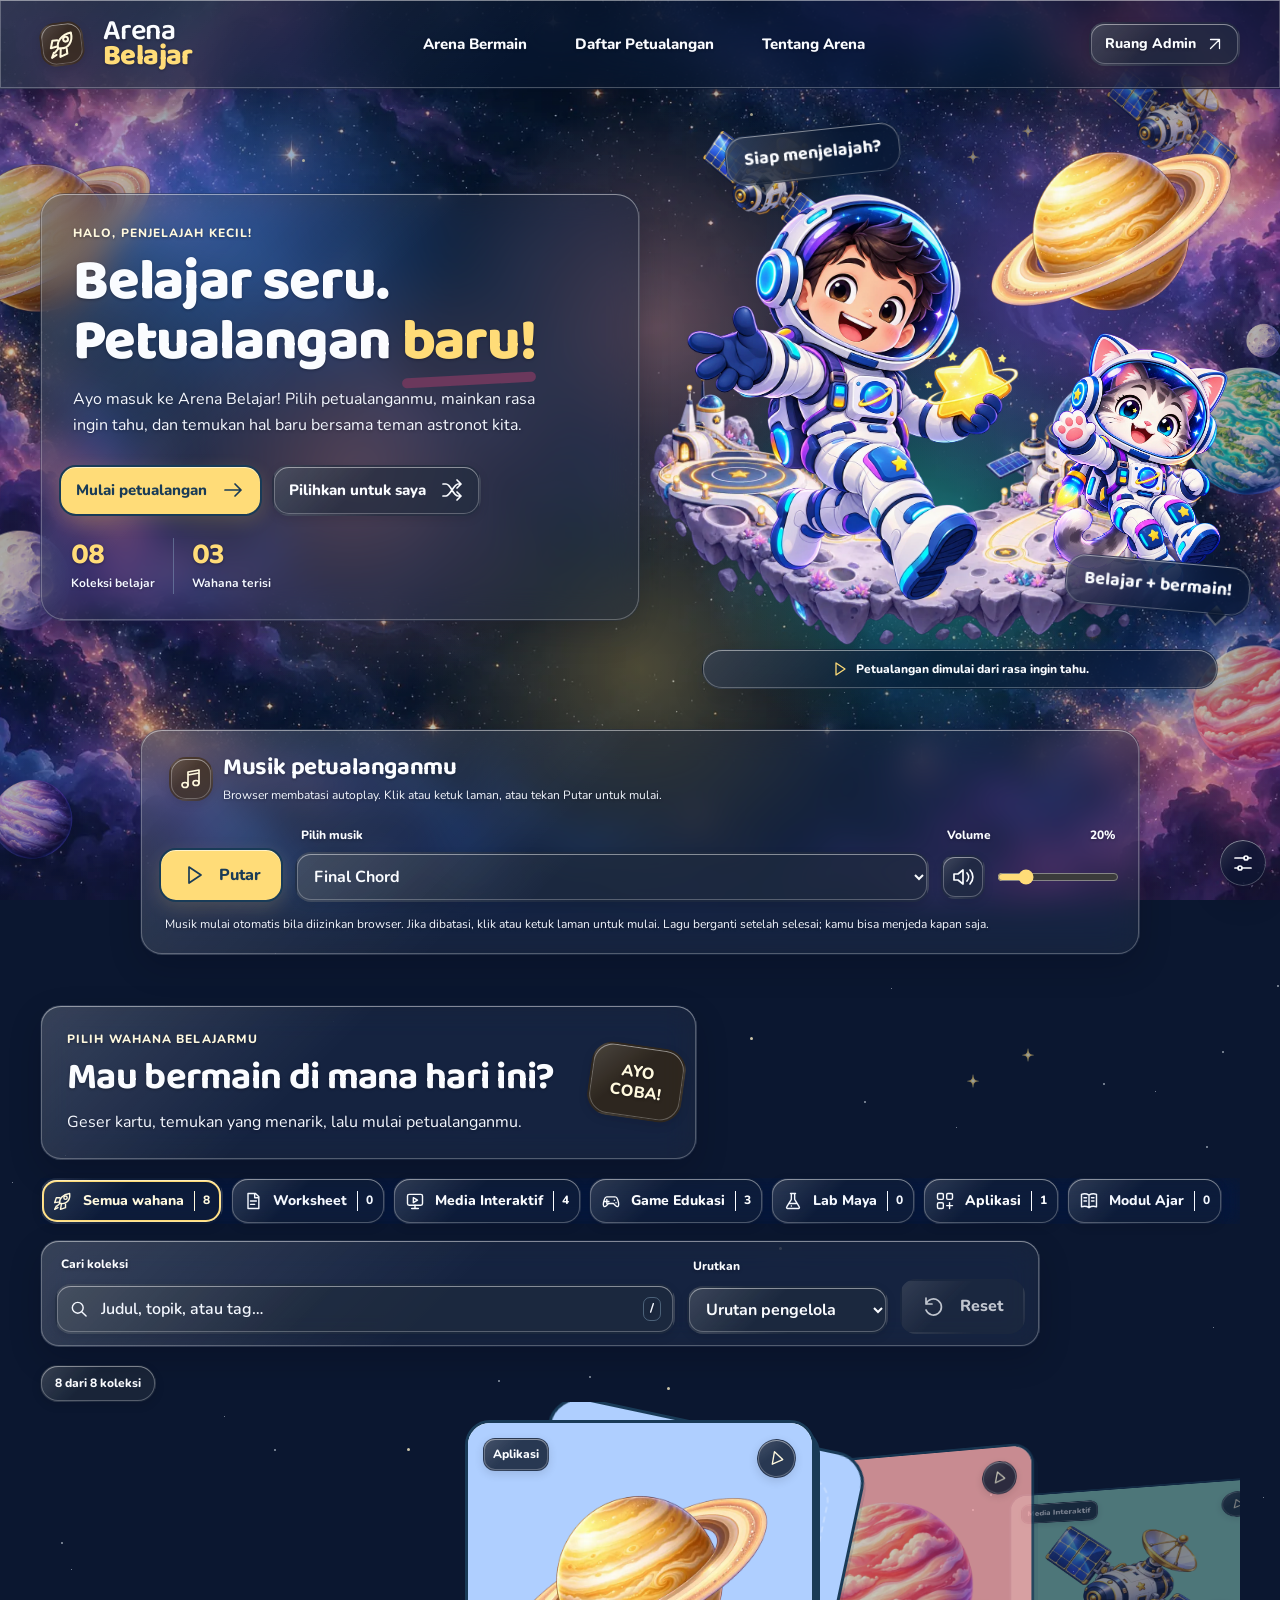
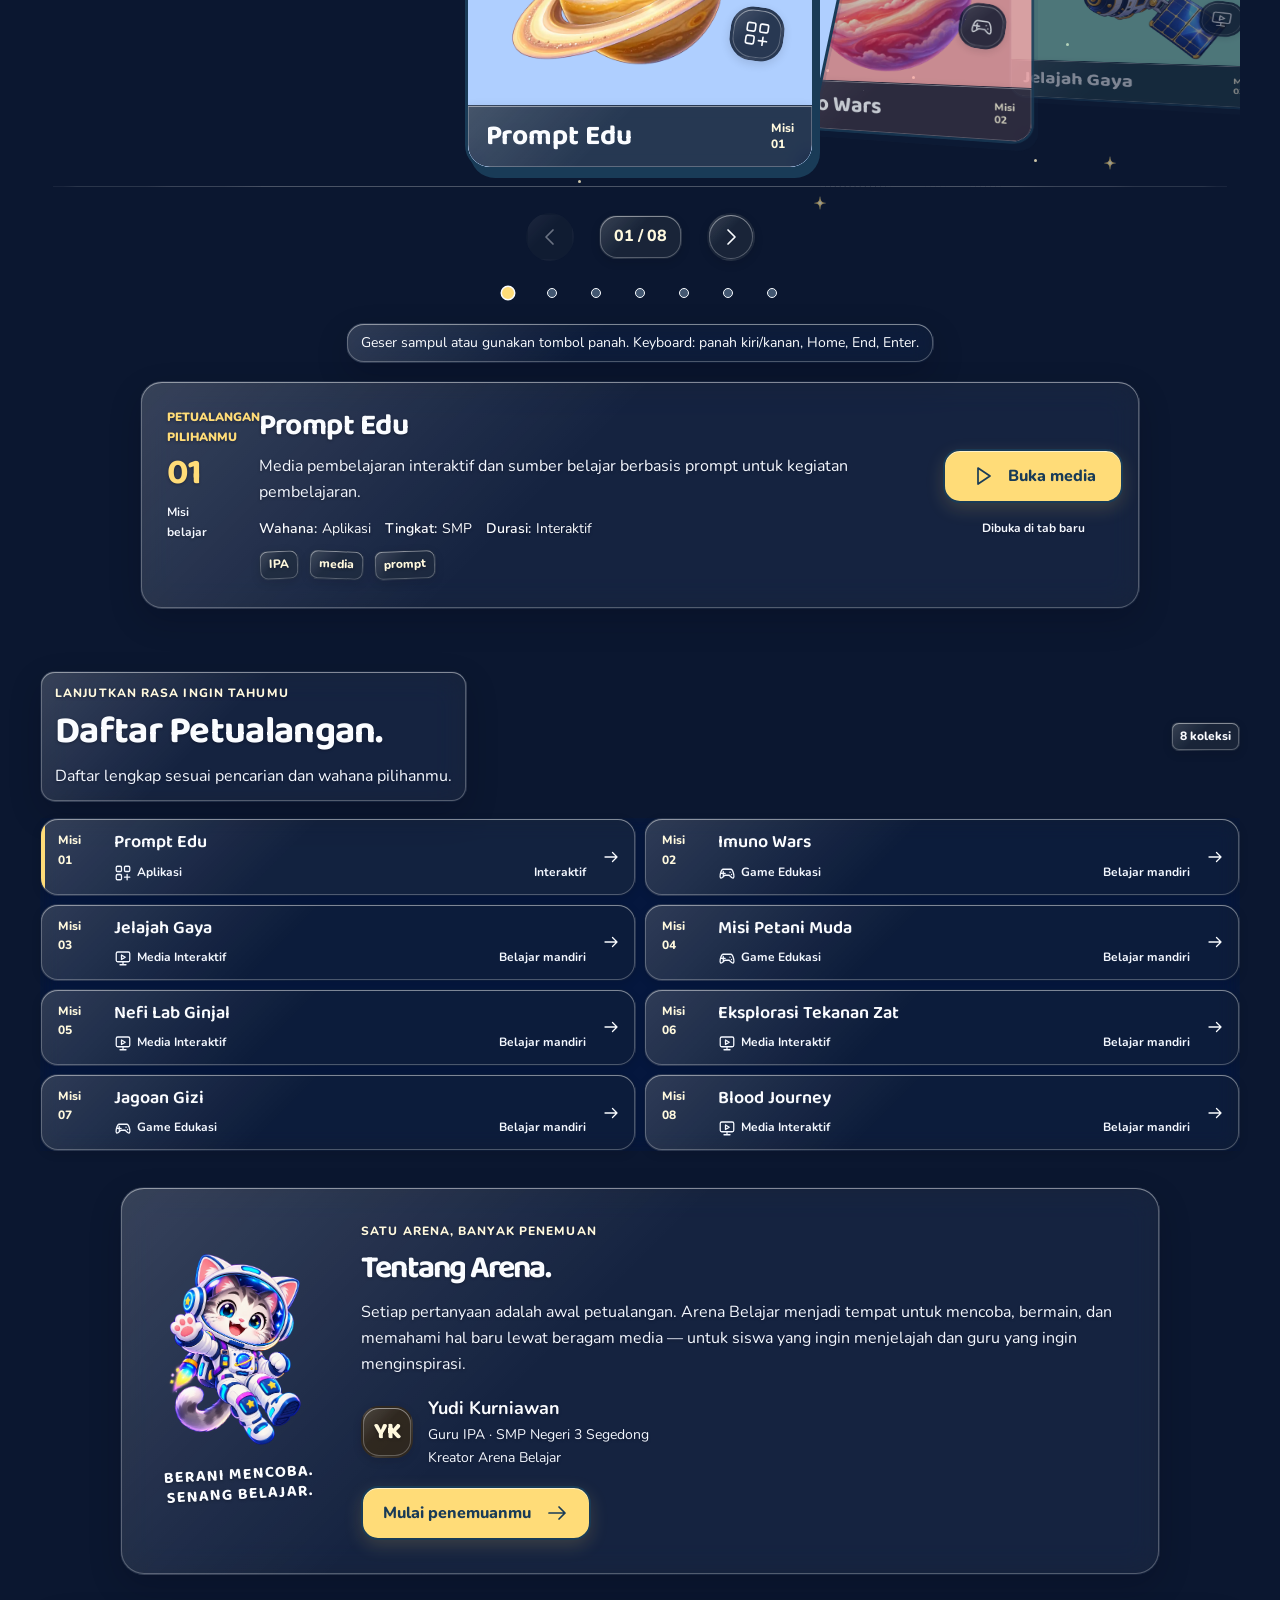
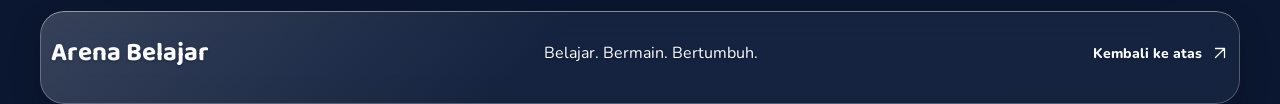
==== commit 00f8f90d: "Add files via upload" ====
--- a/index.html
+++ b/index.html
@@ -11,8 +11,8 @@
   <link rel="preconnect" href="https://fonts.gstatic.com" crossorigin>
   <link href="https://fonts.googleapis.com/css2?family=Baloo+2:wght@500;600;700;800&family=Nunito:wght@400;500;600;700;800&display=swap" rel="stylesheet">
   <!-- Penanda versi meminta CSS kaca terbaru setelah pembaruan GitHub. -->
-  <link rel="stylesheet" href="./assets/style.css?v=sistem-kaca-20261006-7">
-  <script src="./assets/glass-settings.js?v=sistem-kaca-20261006-7"></script>
+  <link rel="stylesheet" href="./assets/style.css?v=sistem-kaca-20261006-8">
+  <script src="./assets/glass-settings.js?v=sistem-kaca-20261006-8"></script>
   <script src="./assets/app.js" defer></script>
   <script src="./assets/music.js" defer></script>
   <script src="./assets/space.js" defer></script>
--- a/assets/style.css
+++ b/assets/style.css
@@ -527,6 +527,87 @@
     --space-overlay-effect:blur(12px) saturate(150%);
   }
 }
+/* Pengaturan kaca V6
+   Dua pengaturan pengguna diatur assets/glass-settings.js dan tersimpan di perangkat:
+   --glass-clear : 0 = panel paling pekat ... 1 = paling bening
+   --bg-bright   : 0 = latar paling gelap ... 1 = paling terang
+   Rentang alpha panel ikut naik saat latar makin terang (--a-lo, --a-hi), sehingga
+   teks tetap terbaca dan slider transparansi tetap berfungsi di seluruh rentangnya.
+   Nilai bawaan harus sama dengan DEFAULTS di glass-settings.js. */
+:root{
+  --glass-clear:.70;
+  --bg-bright:.75;
+  --glass-bonus:0;
+  --a-lo:calc(.08 + var(--bg-bright)*.42);
+  --a-hi:calc(.52 + var(--bg-bright)*.18);
+  --a-main:calc(var(--a-hi) - (var(--a-hi) - var(--a-lo))*var(--glass-clear));
+  --space-main-tint:rgba(10,23,44,min(.96,calc(var(--a-main) + var(--glass-bonus))));
+  --space-item-tint:rgba(10,23,44,min(.96,calc(var(--a-main) - .02 + var(--glass-bonus))));
+  --space-control-tint:rgba(10,23,44,min(.96,calc(var(--a-main) + .14 + var(--glass-bonus))));
+  --space-badge-tint:rgba(63,42,10,min(.96,calc(var(--a-main) + .14 + var(--glass-bonus))));
+  --space-overlay-tint:rgba(10,23,44,min(.96,calc(.62 + (1 - var(--glass-clear))*.22 + var(--glass-bonus)*.4)));
+  --space-night-veil:rgba(2,6,18,calc(.74*(1 - var(--bg-bright))));
+  --space-panel-shadow:rgba(2,6,18,calc(.14 + var(--bg-bright)*.30));
+}
+/* Latar lebih terang: kabut gelap pada nebula ikut mengecil saat kecerahan naik. */
+.space-bg{
+  background-image:
+    linear-gradient(180deg,rgba(7,21,43,calc(.13*(1 - var(--bg-bright)))),rgba(11,23,48,calc(.25*(1 - var(--bg-bright))))),
+    url('./space-art/bg-nebula.webp'),
+    linear-gradient(155deg,#0B1730,#142B40 55%,#2A1B5C);
+}
+@media(max-width:600px){
+  .space-bg{
+    background-image:
+      linear-gradient(180deg,rgba(7,21,43,calc(.13*(1 - var(--bg-bright)))),rgba(11,23,48,calc(.25*(1 - var(--bg-bright))))),
+      url('./space-art/bg-nebula-mobile.webp'),
+      linear-gradient(155deg,#0B1730,#142B40 55%,#2A1B5C);
+  }
+}
+/* Bayangan halus di belakang teks membantu keterbacaan di atas latar terang. */
+.site-header,.hero-copy,.music-player,.now-playing,.liner-notes,.site-footer,
+.toolbar,.rack-section .section-heading,.tracklist-section .section-heading>div,.tracklist-items>li{
+  text-shadow:0 1px 3px var(--space-panel-shadow);
+}
+.button.primary,.new-badge,.cover-title,.cover-category,.sleeve-label{text-shadow:none}
+
+/* Tombol dan panel pengaturan kaca (dibuat oleh glass-settings.js). */
+.glass-settings{
+  position:fixed;right:max(14px,env(safe-area-inset-right));bottom:max(14px,env(safe-area-inset-bottom));
+  z-index:45;font-family:'Nunito',sans-serif;color:var(--ink);text-shadow:none;
+}
+.glass-toggle{
+  display:grid;place-items:center;width:46px;height:46px;padding:0;border:0;border-radius:50%;
+  background:var(--space-overlay-fill);color:var(--ink);
+  box-shadow:var(--space-glass-shadow);
+  -webkit-backdrop-filter:var(--space-overlay-effect);backdrop-filter:var(--space-overlay-effect);
+}
+.glass-toggle:hover{color:var(--focus)}
+.glass-panel{
+  position:absolute;right:0;bottom:58px;width:min(320px,calc(100vw - 28px));padding:18px 18px 16px;
+  border-radius:20px;background:var(--space-overlay-fill);color:var(--ink);
+  box-shadow:var(--space-glass-shadow);
+  -webkit-backdrop-filter:var(--space-overlay-effect);backdrop-filter:var(--space-overlay-effect);
+}
+.glass-title{margin:0 0 12px;font-family:'Baloo 2',sans-serif;font-size:20px;font-weight:700;line-height:1.2}
+.glass-row{display:flex;justify-content:space-between;align-items:baseline;gap:10px;font-size:14px;font-weight:800}
+.glass-row output{color:var(--focus);font-variant-numeric:tabular-nums}
+.glass-panel input[type=range]{display:block;width:100%;height:32px;margin:4px 0 0;accent-color:var(--focus);background:transparent}
+.glass-hint{margin:0 0 12px;font-size:12px;line-height:1.5;color:var(--muted)}
+.glass-auto,.glass-note{margin:0 0 12px;font-size:12px;line-height:1.5;color:var(--muted)}
+.glass-note{color:var(--space-label-ink);font-weight:700}
+.glass-actions{display:flex;gap:10px}
+.glass-actions button{
+  flex:1;min-height:44px;padding:8px 12px;border:0;border-radius:14px;font-size:14px;font-weight:800;
+  color:var(--ink);background:var(--space-control-fill);box-shadow:var(--space-control-shadow);
+}
+.glass-actions .glass-close{background:var(--focus);color:#193B57;box-shadow:none}
+@media(forced-colors:active){
+  .glass-toggle,.glass-panel,.glass-actions button{
+    background:Canvas!important;color:CanvasText!important;border:1px solid CanvasText!important;
+    box-shadow:none!important;-webkit-backdrop-filter:none!important;backdrop-filter:none!important;
+  }
+}
 /* Cadangan tanpa dukungan kaca: permukaan 84%, tanpa blur. */
 @supports not ((backdrop-filter:blur(1px)) or (-webkit-backdrop-filter:blur(1px))){
   :root{
@@ -539,17 +620,10 @@
     --space-cover-effect:none;--space-overlay-effect:none;
   }
 }
-/* Transparansi dikurangi (V5.1): kaca tetap ada, tetapi lebih pekat dan tetap
-   berblur agar teks terbaca; latar masih tampak samar di balik panel.
-   Menaikkan alpha tint hanya menggelapkan panel, jadi kontras teks terang naik. */
+/* Transparansi dikurangi (V5.1/V6): kaca tetap ada dan berblur, hanya lebih pekat.
+   Tambahan alpha ini ikut aturan slider di blok "Pengaturan kaca V6". */
 @media(prefers-reduced-transparency:reduce){
-  :root{
-    --space-main-tint:rgba(10,23,44,.52);--space-main-wash:rgba(255,255,255,.04);
-    --space-item-tint:rgba(10,23,44,.48);--space-item-wash:rgba(255,255,255,.02);
-    --space-control-tint:rgba(10,23,44,.58);--space-control-wash:rgba(255,255,255,.04);
-    --space-badge-tint:rgba(63,42,10,.58);
-    --space-overlay-tint:rgba(10,23,44,.84);--space-cover-tint:rgba(10,23,44,.86);
-  }
+  :root{--glass-bonus:.22}
 }
 /* Kontras tinggi: permukaan solid dan tepi tegas (ditaruh setelah blok di atas agar menang). */
 @media(prefers-contrast:more){
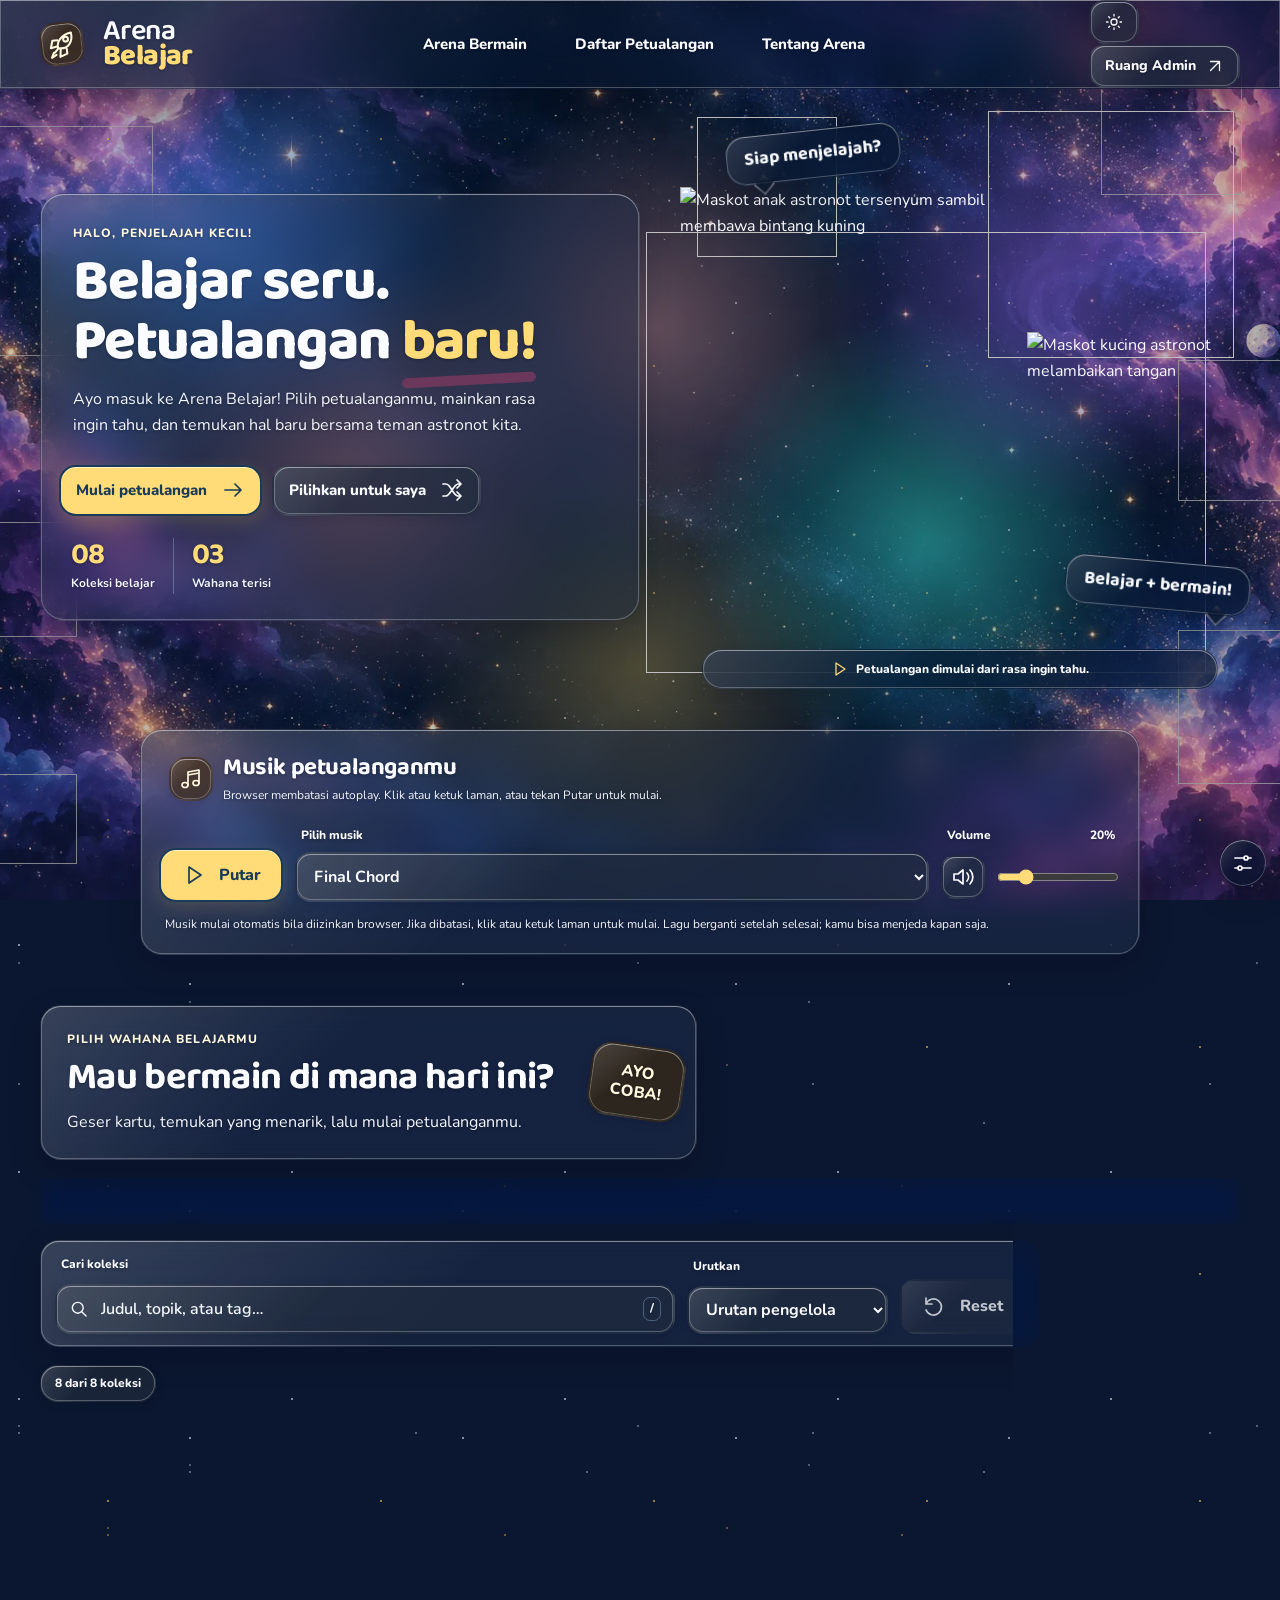
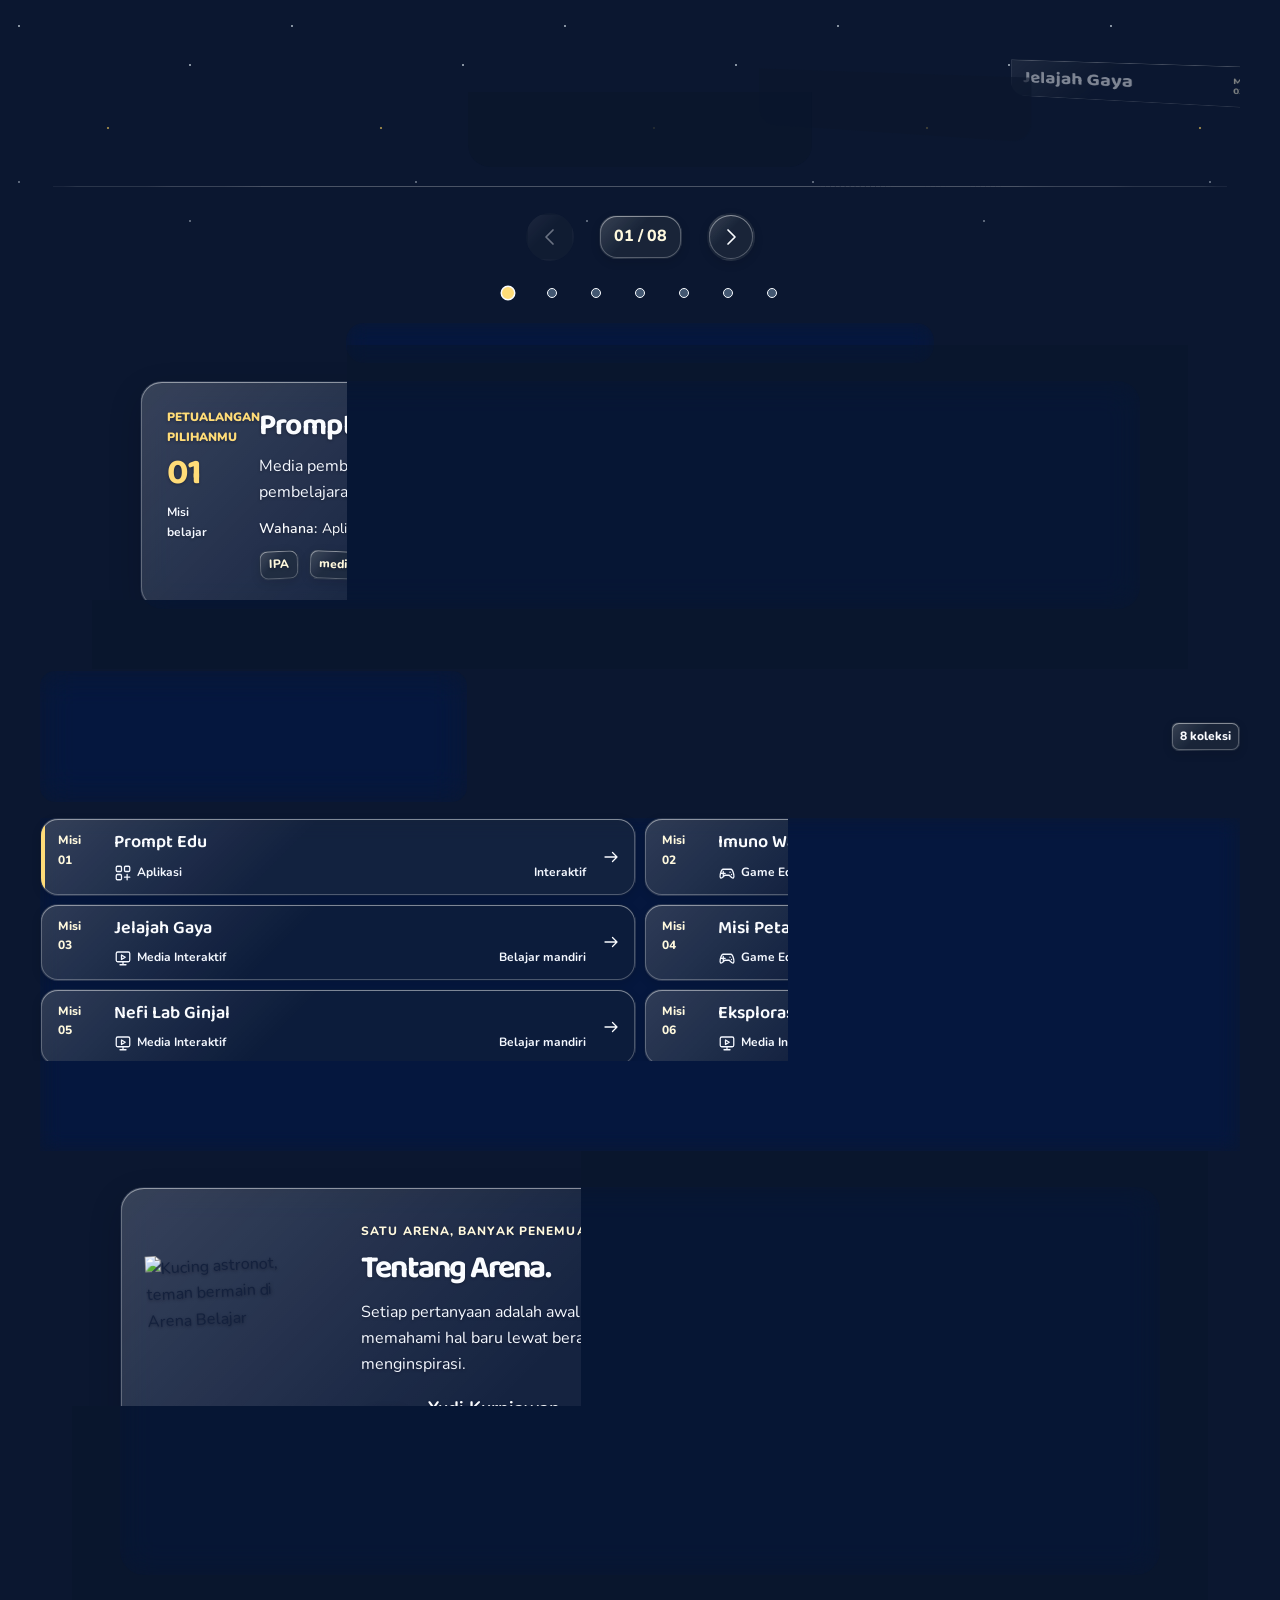
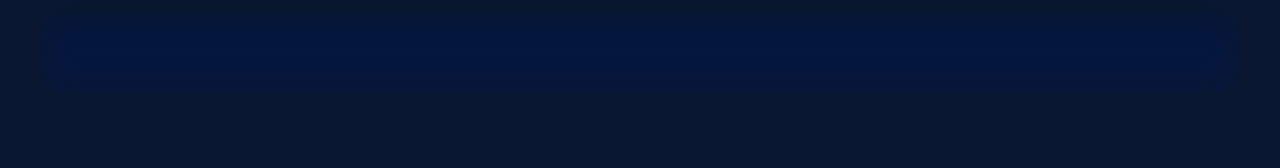
==== commit 1dda2545: "Add files via upload" ====
--- a/index.html
+++ b/index.html
@@ -1,5 +1,5 @@
 <!doctype html>
-<html lang="id">
+<html lang="id" data-theme="night">
 <head>
   <meta charset="utf-8">
   <meta name="viewport" content="width=device-width,initial-scale=1">
@@ -10,12 +10,15 @@
   <link rel="preconnect" href="https://fonts.googleapis.com">
   <link rel="preconnect" href="https://fonts.gstatic.com" crossorigin>
   <link href="https://fonts.googleapis.com/css2?family=Baloo+2:wght@500;600;700;800&family=Nunito:wght@400;500;600;700;800&display=swap" rel="stylesheet">
-  <!-- Penanda versi meminta CSS kaca terbaru setelah pembaruan GitHub. -->
-  <link rel="stylesheet" href="./assets/style.css?v=sistem-kaca-20261006-8">
-  <script src="./assets/glass-settings.js?v=sistem-kaca-20261006-8"></script>
+  <!-- Tema dibaca sinkron sebelum CSS agar tidak berkedip saat memuat pilihan tersimpan. -->
+  <script src="./assets/theme.js?v=tema-20261006-10"></script>
+  <link rel="stylesheet" href="./assets/style.css?v=tema-20261006-10">
+  <link rel="stylesheet" href="./assets/day.css?v=tema-20261006-10">
+  <script src="./assets/glass-settings.js?v=tema-20261006-10"></script>
   <script src="./assets/app.js" defer></script>
   <script src="./assets/music.js" defer></script>
-  <script src="./assets/space.js" defer></script>
+  <!-- Runtime tema ditulis di posisi lama space.js agar urutan defer malam tetap terjaga. -->
+  <script>if(window.ArenaThemeRuntime){window.ArenaThemeRuntime();}</script>
   <noscript><style>.loading-state,.toolbar,.genre-bar,.results-label,.hero-stats,#tracklist-placeholder{display:none}.hero-actions #surprise-button{display:none}</style></noscript>
 </head>
 <body>
@@ -23,17 +26,31 @@
     <div class="space-layer space-stars space-far"></div>
     <div class="space-layer space-stars space-mid"></div>
     <div class="space-layer space-stars space-near"></div>
-    <div class="space-planet-layer space-mustard"><div class="space-float"><img class="space-orb" src="./assets/space-art/planet-mustard.webp" width="640" height="640" alt="" decoding="async" fetchpriority="low" draggable="false"></div></div>
-    <div class="space-planet-layer space-pink"><div class="space-float"><img class="space-orb" src="./assets/space-art/planet-pink.webp" width="640" height="640" alt="" decoding="async" fetchpriority="low" draggable="false"></div></div>
-    <div class="space-planet-layer space-teal"><div class="space-float"><img class="space-orb" src="./assets/space-art/planet-teal.webp" width="640" height="640" alt="" decoding="async" fetchpriority="low" draggable="false"><div class="space-moon-orbit"><span class="space-moon"></span></div></div></div>
-    <div class="space-planet-layer space-purple"><div class="space-float"><img class="space-orb" src="./assets/space-art/planet-purple.webp" width="640" height="640" alt="" decoding="async" fetchpriority="low" draggable="false"></div></div>
-    <div class="space-planet-layer space-moon-body"><div class="space-float"><img class="space-orb" src="./assets/space-art/moon.webp" width="480" height="480" alt="" decoding="async" fetchpriority="low" draggable="false"></div></div>
-    <div class="space-planet-layer space-satellite"><div class="space-float"><img class="space-orb" src="./assets/space-art/satellite.webp" width="640" height="640" alt="" decoding="async" fetchpriority="low" draggable="false"></div></div>
+    <div class="space-planet-layer space-mustard"><div class="space-float"><img class="space-orb" data-theme-src-night="./assets/space-art/planet-mustard.webp" width="640" height="640" alt="" decoding="async" fetchpriority="low" draggable="false"></div></div>
+    <div class="space-planet-layer space-pink"><div class="space-float"><img class="space-orb" data-theme-src-night="./assets/space-art/planet-pink.webp" width="640" height="640" alt="" decoding="async" fetchpriority="low" draggable="false"></div></div>
+    <div class="space-planet-layer space-teal"><div class="space-float"><img class="space-orb" data-theme-src-night="./assets/space-art/planet-teal.webp" width="640" height="640" alt="" decoding="async" fetchpriority="low" draggable="false"><div class="space-moon-orbit"><span class="space-moon"></span></div></div></div>
+    <div class="space-planet-layer space-purple"><div class="space-float"><img class="space-orb" data-theme-src-night="./assets/space-art/planet-purple.webp" width="640" height="640" alt="" decoding="async" fetchpriority="low" draggable="false"></div></div>
+    <div class="space-planet-layer space-moon-body"><div class="space-float"><img class="space-orb" data-theme-src-night="./assets/space-art/moon.webp" width="480" height="480" alt="" decoding="async" fetchpriority="low" draggable="false"></div></div>
+    <div class="space-planet-layer space-satellite"><div class="space-float"><img class="space-orb" data-theme-src-night="./assets/space-art/satellite.webp" width="640" height="640" alt="" decoding="async" fetchpriority="low" draggable="false"></div></div>
+  </div>
+  <div class="day-bg" aria-hidden="true" hidden>
+    <div class="day-layer day-cloud day-cloud-one" data-day-depth="0.05"><div class="day-float"><img data-theme-src-day="./assets/day-art/awan-1.webp" width="800" height="480" alt="" decoding="async" fetchpriority="low" draggable="false"></div></div>
+    <div class="day-layer day-cloud day-cloud-two" data-day-depth="0.10"><div class="day-float"><img data-theme-src-day="./assets/day-art/awan-2.webp" width="800" height="480" alt="" decoding="async" fetchpriority="low" draggable="false"></div></div>
+    <div class="day-layer day-cloud day-cloud-three" data-day-depth="0.15"><div class="day-float"><img data-theme-src-day="./assets/day-art/awan-3.webp" width="800" height="480" alt="" decoding="async" fetchpriority="low" draggable="false"></div></div>
+    <div class="day-layer day-castle" data-day-depth="0.08"><div class="day-float"><img data-theme-src-day="./assets/day-art/kastil.webp" width="900" height="900" alt="" decoding="async" fetchpriority="low" draggable="false"></div></div>
+    <div class="day-layer day-dragon" data-day-depth="0.14"><div class="day-float"><img data-theme-src-day="./assets/day-art/naga-kecil.webp" width="640" height="640" alt="" decoding="async" fetchpriority="low" draggable="false"></div></div>
+    <div class="day-layer day-monster day-slime" data-day-depth="0.18"><div class="day-float"><img data-theme-src-day="./assets/day-art/monster-slime.webp" width="480" height="480" alt="" decoding="async" fetchpriority="low" draggable="false"></div></div>
+    <div class="day-layer day-monster day-fur" data-day-depth="0.12"><div class="day-float"><img data-theme-src-day="./assets/day-art/monster-bulu.webp" width="480" height="480" alt="" decoding="async" fetchpriority="low" draggable="false"></div></div>
+    <div class="day-layer day-monster day-mushroom" data-day-depth="0.20"><div class="day-float"><img data-theme-src-day="./assets/day-art/monster-jamur.webp" width="480" height="480" alt="" decoding="async" fetchpriority="low" draggable="false"></div></div>
+    <div class="day-flying-dragon"><img data-theme-src-day="./assets/day-art/naga-kecil.webp" width="640" height="640" alt="" decoding="async" fetchpriority="low" draggable="false"></div>
   </div>
   <!-- Satu set ikon garis; semua ikon dekoratif disembunyikan dari pembaca layar. -->
   <svg class="svg-definitions" xmlns="http://www.w3.org/2000/svg" aria-hidden="true">
     <defs>
       <symbol id="icon-record" viewBox="0 0 24 24"><path d="M8 15c-1-6 4-11 12-12 1 8-4 13-10 12zm0 0-3 3M8 8H4l-2 6 6-1M15 16v4l-6 2 1-6M4 18l-2 4 4-2"/><circle cx="15" cy="8" r="2"/></symbol>
+      <symbol id="icon-shield" viewBox="0 0 24 24"><path d="M12 3 20 6v5c0 5.1-3.2 8.5-8 10-4.8-1.5-8-4.9-8-10V6z"/><path d="M9 12.5 11 14.5 15.5 9.5"/></symbol>
+      <symbol id="icon-sun" viewBox="0 0 24 24"><circle cx="12" cy="12" r="4"/><path d="M12 2v2M12 20v2M4.93 4.93l1.42 1.42M17.65 17.65l1.42 1.42M2 12h2M20 12h2M4.93 19.07l1.42-1.42M17.65 6.35l1.42-1.42"/></symbol>
+      <symbol id="icon-moon" viewBox="0 0 24 24"><path d="M20.2 15.2A8.5 8.5 0 0 1 8.8 3.8 8.5 8.5 0 1 0 20.2 15.2z"/></symbol>
       <symbol id="icon-worksheet" viewBox="0 0 24 24"><path d="M6 3h9l4 4v14H6zM14 3v5h5M9 12h7M9 16h5"/></symbol>
       <symbol id="icon-mpi" viewBox="0 0 24 24"><rect x="3" y="4" width="18" height="13" rx="2"/><path d="M8 21h8M12 17v4m-2-13 5 3-5 3z"/></symbol>
       <symbol id="icon-game" viewBox="0 0 24 24"><path d="M7 7h10c2 0 3 2 4 7s-1 6-4 3l-2-2H9l-2 2c-3 3-5 2-4-3S5 7 7 7zM7 10v5M4.5 12.5h5M16 11h.1M18 14h.1"/></symbol>
@@ -58,9 +75,12 @@
   <a class="skip-link" href="#koleksi">Langsung ke Arena Bermain</a>
   <header class="site-header">
     <div class="header-main shell">
-      <a class="brand" href="./" aria-label="Arena Belajar, beranda"><span class="brand-mark"><svg class="icon" aria-hidden="true"><use href="#icon-record"/></svg></span><span>Arena<br><strong>Belajar</strong></span></a>
+      <a class="brand" href="./" aria-label="Arena Belajar, beranda"><span class="brand-mark"><svg class="icon" aria-hidden="true"><use id="brand-icon-use" href="#icon-record"/></svg></span><span>Arena<br><strong>Belajar</strong></span></a>
       <nav class="primary-nav" aria-label="Navigasi utama"><a href="#koleksi">Arena Bermain</a><a href="#tracklist">Daftar Petualangan</a><a href="#tentang">Tentang Arena</a></nav>
-      <a class="admin-link" href="./admin/">Ruang Admin<svg class="icon" aria-hidden="true"><use href="#icon-up-right"/></svg></a>
+      <div class="header-actions">
+        <button class="admin-link theme-toggle" id="theme-toggle" type="button" aria-pressed="false" aria-label="Ganti ke mode siang" title="Ganti ke mode siang"><svg class="icon" aria-hidden="true"><use id="theme-icon-use" href="#icon-sun"/></svg></button>
+        <a class="admin-link" href="./admin/">Ruang Admin<svg class="icon" aria-hidden="true"><use href="#icon-up-right"/></svg></a>
+      </div>
     </div>
   </header>
   <main>
@@ -69,19 +89,19 @@
         <div class="space-reading">
         <p class="eyebrow">HALO, PENJELAJAH KECIL!</p>
         <h1 id="hero-title">Belajar seru.<br>Petualangan <span>baru!</span></h1>
-        <p class="hero-text">Ayo masuk ke Arena Belajar! Pilih petualanganmu, mainkan rasa ingin tahu, dan temukan hal baru bersama teman astronot kita.</p>
+        <p class="hero-text" data-theme-text-night="Ayo masuk ke Arena Belajar! Pilih petualanganmu, mainkan rasa ingin tahu, dan temukan hal baru bersama teman astronot kita." data-theme-text-day="Ayo masuk ke Arena Belajar! Pilih petualanganmu, mainkan rasa ingin tahu, dan temukan hal baru bersama ksatria kecil dan kucing penyihir kita.">Ayo masuk ke Arena Belajar! Pilih petualanganmu, mainkan rasa ingin tahu, dan temukan hal baru bersama teman astronot kita.</p>
         </div>
         <div class="hero-actions"><a class="button primary" id="explore-button" href="#koleksi">Mulai petualangan<svg class="icon" aria-hidden="true"><use href="#icon-arrow"/></svg></a><button class="button secondary" id="surprise-button" type="button" disabled>Pilihkan untuk saya<svg class="icon" aria-hidden="true"><use href="#icon-shuffle"/></svg></button></div>
         <dl class="hero-stats"><div><dt>Koleksi belajar</dt><dd id="total-collections">—</dd></div><div><dt>Wahana terisi</dt><dd id="total-genres">—</dd></div></dl>
       </div>
       <div class="hero-art playground-scene">
-        <img class="space-hero-landscape" src="./assets/space-art/lunar-playground.webp" width="1200" height="800" alt="" aria-hidden="true" decoding="async" draggable="false">
-        <img class="space-hero-planet" src="./assets/space-art/planet-mustard.webp" width="640" height="640" alt="" aria-hidden="true" decoding="async" fetchpriority="low" draggable="false">
-        <img class="space-hero-satellite" src="./assets/space-art/satellite.webp" width="640" height="640" alt="" aria-hidden="true" decoding="async" fetchpriority="low" draggable="false">
-        <span class="scene-bubble bubble-one">Siap menjelajah?</span>
+        <img class="space-hero-landscape" data-theme-src-night="./assets/space-art/lunar-playground.webp" data-theme-src-day="./assets/day-art/hero-kerajaan.webp" width="1200" height="800" alt="" aria-hidden="true" decoding="async" draggable="false">
+        <img class="space-hero-planet" data-theme-src-night="./assets/space-art/planet-mustard.webp" data-theme-src-day="./assets/day-art/kastil.webp" width="640" height="640" alt="" aria-hidden="true" decoding="async" fetchpriority="low" draggable="false">
+        <img class="space-hero-satellite" data-theme-src-night="./assets/space-art/satellite.webp" data-theme-src-day="./assets/day-art/naga-kecil.webp" width="640" height="640" alt="" aria-hidden="true" decoding="async" fetchpriority="low" draggable="false">
+        <span class="scene-bubble bubble-one" data-theme-text-night="Siap menjelajah?" data-theme-text-day="Siap berpetualang?">Siap menjelajah?</span>
         <div id="hero-fan" class="mascot-team">
-          <img class="mascot mascot-child" src="./assets/mascots/astronot-cilik.webp" width="900" height="1125" alt="Maskot anak astronot tersenyum sambil membawa bintang kuning" fetchpriority="high" decoding="async">
-          <img class="mascot mascot-cat" src="./assets/mascots/kucing-astronot.webp" width="820" height="1025" alt="Maskot kucing astronot melambaikan tangan" decoding="async">
+          <img class="mascot mascot-child" data-theme-src-night="./assets/mascots/astronot-cilik.webp" data-theme-src-day="./assets/mascots/ksatria-cilik.webp" data-alt-night="Maskot anak astronot tersenyum sambil membawa bintang kuning" data-alt-day="Ksatria cilik ramah membawa pedang dan perisai" width="900" height="1125" alt="Maskot anak astronot tersenyum sambil membawa bintang kuning" fetchpriority="high" decoding="async">
+          <img class="mascot mascot-cat" data-theme-src-night="./assets/mascots/kucing-astronot.webp" data-theme-src-day="./assets/mascots/kucing-penyihir.webp" data-alt-night="Maskot kucing astronot melambaikan tangan" data-alt-day="Kucing penyihir ramah menemani petualangan" width="820" height="1025" alt="Maskot kucing astronot melambaikan tangan" decoding="async">
         </div>
         <span class="scene-bubble bubble-two">Belajar + bermain!</span>
         <div class="scene-caption"><svg class="icon" aria-hidden="true"><use href="#icon-play"/></svg>Petualangan dimulai dari rasa ingin tahu.</div>
@@ -125,7 +145,7 @@
       </div>
     </section>
     <section class="tracklist-section shell space-readable" id="tracklist" aria-labelledby="tracklist-title" data-reveal><div class="section-heading"><div><p class="eyebrow">LANJUTKAN RASA INGIN TAHUMU</p><h2 id="tracklist-title">Daftar Petualangan.</h2><p>Daftar lengkap sesuai pencarian dan wahana pilihanmu.</p></div><span id="tracklist-count" class="label"></span></div><ol id="tracklist-items" class="tracklist-items"></ol><p id="tracklist-placeholder" class="tracklist-placeholder">Daftar akan tersedia setelah koleksi berhasil dimuat.</p></section>
-    <section class="liner-notes shell" id="tentang" aria-labelledby="notes-title" data-reveal><div class="notes-art"><img src="./assets/mascots/kucing-astronot.webp" width="820" height="1025" alt="Kucing astronot, teman bermain di Arena Belajar" loading="lazy" decoding="async"><span>BERANI MENCOBA.<br>SENANG BELAJAR.</span></div><div class="notes-copy"><p class="eyebrow">SATU ARENA, BANYAK PENEMUAN</p><h2 id="notes-title">Tentang Arena.</h2><p>Setiap pertanyaan adalah awal petualangan. Arena Belajar menjadi tempat untuk mencoba, bermain, dan memahami hal baru lewat beragam media — untuk siswa yang ingin menjelajah dan guru yang ingin menginspirasi.</p><div class="creator-card"><span class="creator-monogram" aria-hidden="true">YK</span><div><strong>Yudi Kurniawan</strong><span>Guru IPA · SMP Negeri 3 Segedong</span><span>Kreator Arena Belajar</span></div></div><a class="button primary" href="#koleksi">Mulai penemuanmu<svg class="icon" aria-hidden="true"><use href="#icon-arrow"/></svg></a></div></section>
+    <section class="liner-notes shell" id="tentang" aria-labelledby="notes-title" data-reveal><div class="notes-art"><img data-theme-src-night="./assets/mascots/kucing-astronot.webp" data-theme-src-day="./assets/mascots/kucing-penyihir.webp" data-alt-night="Kucing astronot, teman bermain di Arena Belajar" data-alt-day="Kucing penyihir, teman berpetualang di Arena Belajar" width="820" height="1025" alt="Kucing astronot, teman bermain di Arena Belajar" loading="lazy" decoding="async"><span>BERANI MENCOBA.<br>SENANG BELAJAR.</span></div><div class="notes-copy"><p class="eyebrow">SATU ARENA, BANYAK PENEMUAN</p><h2 id="notes-title">Tentang Arena.</h2><p>Setiap pertanyaan adalah awal petualangan. Arena Belajar menjadi tempat untuk mencoba, bermain, dan memahami hal baru lewat beragam media — untuk siswa yang ingin menjelajah dan guru yang ingin menginspirasi.</p><div class="creator-card"><span class="creator-monogram" aria-hidden="true">YK</span><div><strong>Yudi Kurniawan</strong><span>Guru IPA · SMP Negeri 3 Segedong</span><span>Kreator Arena Belajar</span></div></div><a class="button primary" href="#koleksi">Mulai penemuanmu<svg class="icon" aria-hidden="true"><use href="#icon-arrow"/></svg></a></div></section>
   </main>
   <footer class="site-footer shell space-readable"><a class="footer-brand" href="./">Arena Belajar</a><p>Belajar. Bermain. Bertumbuh.</p><a class="footer-top" href="#hero-title">Kembali ke atas<svg class="icon" aria-hidden="true"><use href="#icon-up-right"/></svg></a></footer>
   <div class="toast" id="toast" role="status" aria-live="polite" aria-atomic="true" hidden></div>
--- a/assets/style.css
+++ b/assets/style.css
@@ -608,6 +608,22 @@
     box-shadow:none!important;-webkit-backdrop-filter:none!important;backdrop-filter:none!important;
   }
 }
+/* Footer kaca (V6.1): padding sepadan panel lain dan tiga kolom seimbang, sehingga
+   slogan benar-benar di tengah. Ruang bawah menjaga panel tidak menempel ke dasar
+   halaman dan tidak tertutup tombol pengaturan kaca (46px + jarak 14px). */
+.site-footer{
+  display:grid;grid-template-columns:1fr auto 1fr;align-items:center;gap:12px 24px;
+  padding:18px 28px;margin-bottom:calc(76px + env(safe-area-inset-bottom,0px));
+}
+.site-footer>a,.site-footer>p{padding:0;margin:0}
+.site-footer>.footer-brand{justify-self:start}
+.site-footer>p{justify-self:center;text-align:center;width:auto;order:0}
+.site-footer>.footer-top{justify-self:end}
+@media(max-width:800px){
+  .site-footer{grid-template-columns:1fr auto;padding:14px 20px 16px;row-gap:2px}
+  .site-footer>p{grid-column:1/-1;grid-row:2;width:100%}
+}
+
 /* Cadangan tanpa dukungan kaca: permukaan 84%, tanpa blur. */
 @supports not ((backdrop-filter:blur(1px)) or (-webkit-backdrop-filter:blur(1px))){
   :root{
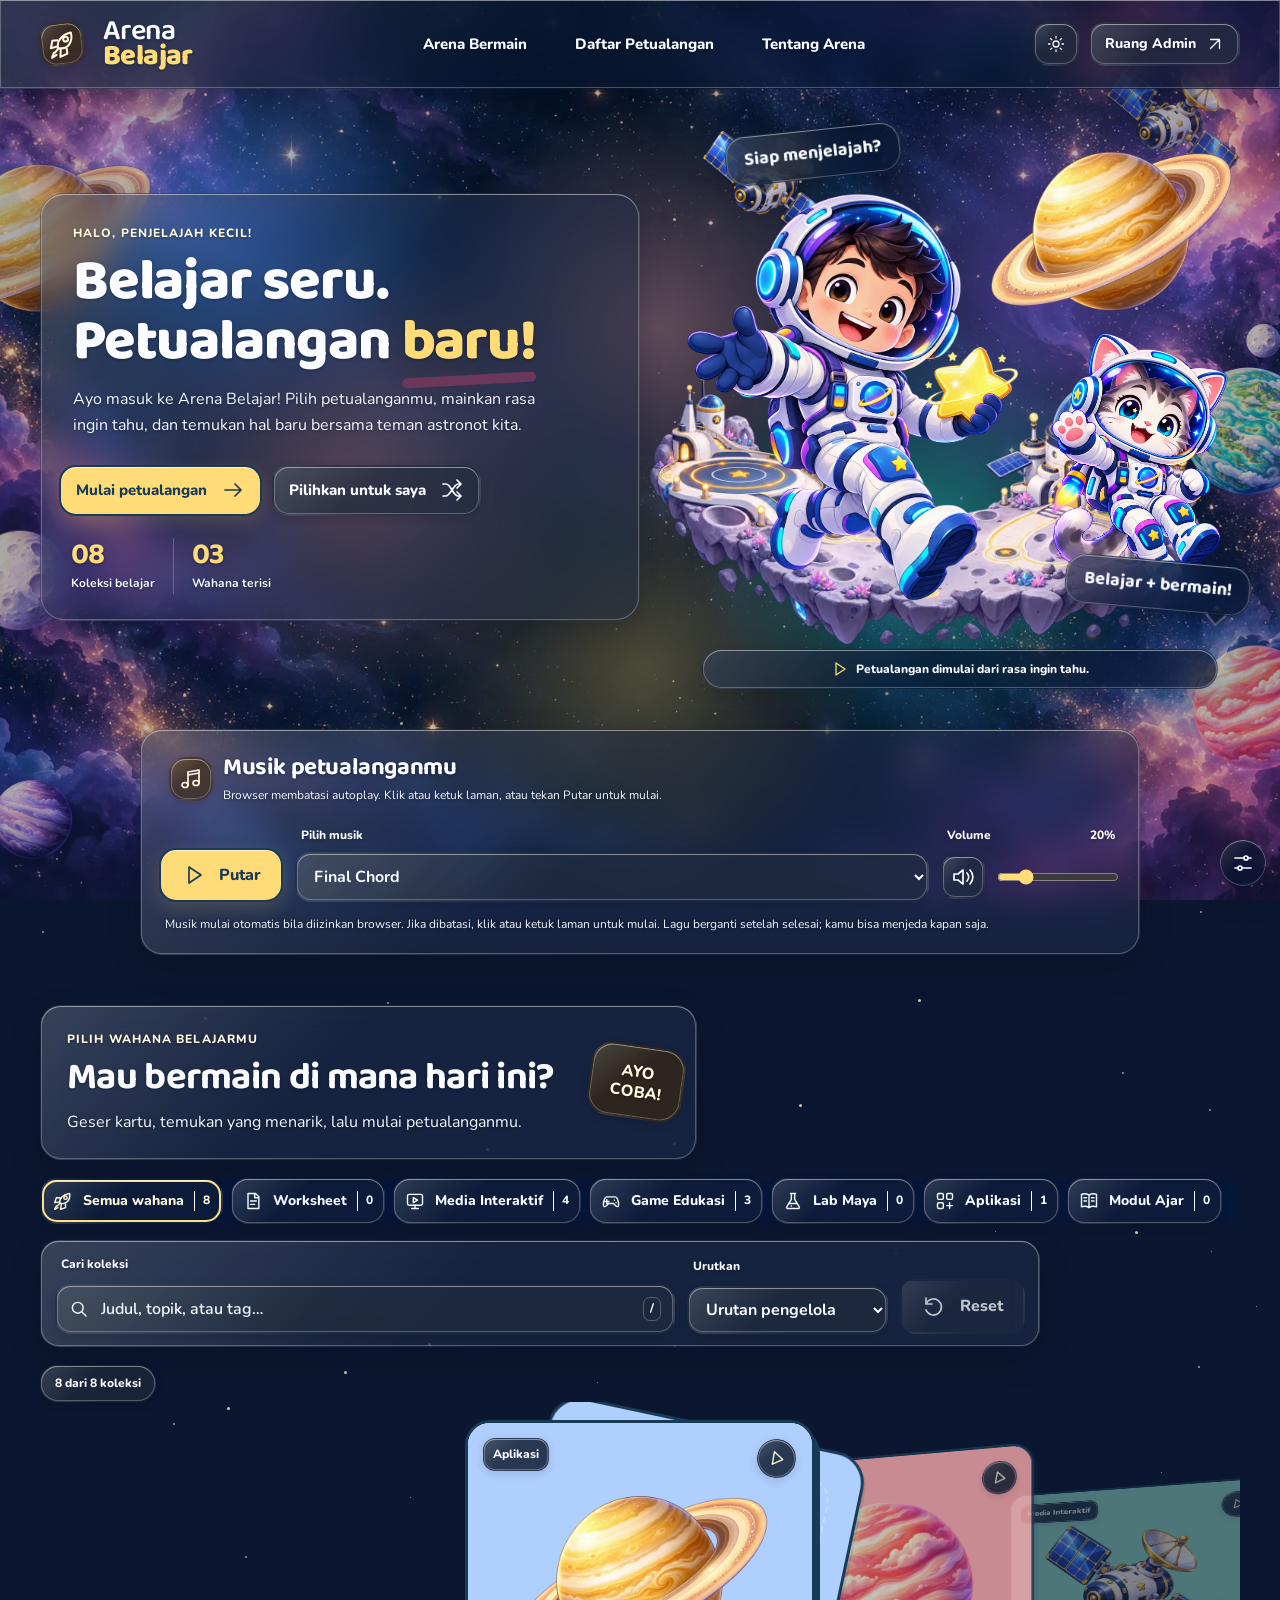
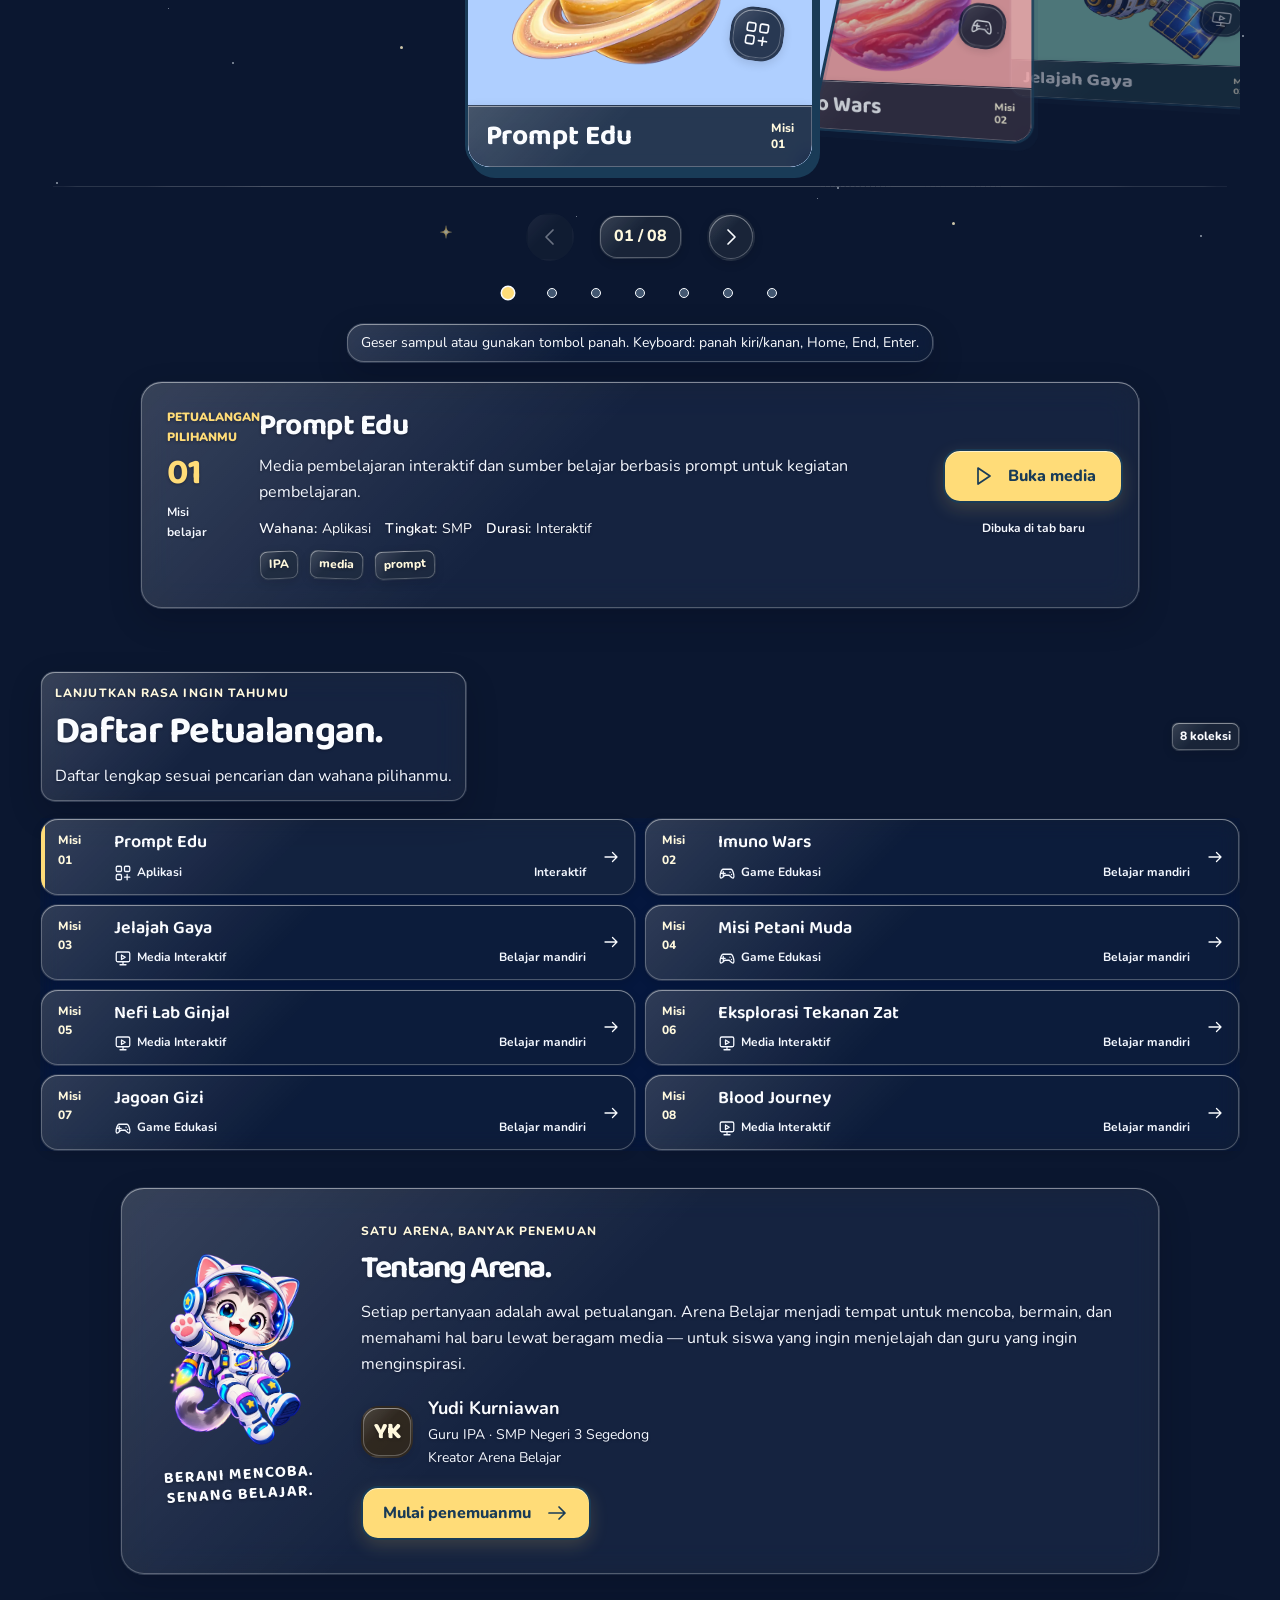
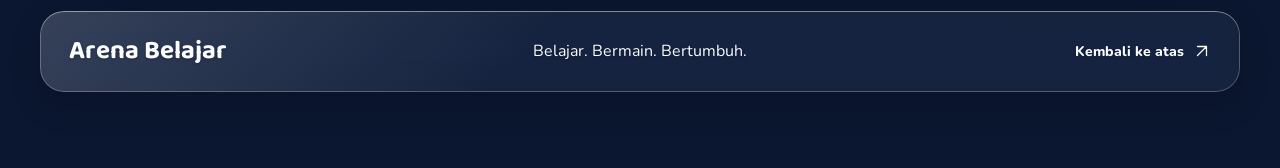
==== commit a48d8a9d: "Add files via upload" ====
--- a/index.html
+++ b/index.html
@@ -11,10 +11,10 @@
   <link rel="preconnect" href="https://fonts.gstatic.com" crossorigin>
   <link href="https://fonts.googleapis.com/css2?family=Baloo+2:wght@500;600;700;800&family=Nunito:wght@400;500;600;700;800&display=swap" rel="stylesheet">
   <!-- Tema dibaca sinkron sebelum CSS agar tidak berkedip saat memuat pilihan tersimpan. -->
-  <script src="./assets/theme.js?v=tema-20261006-10"></script>
-  <link rel="stylesheet" href="./assets/style.css?v=tema-20261006-10">
-  <link rel="stylesheet" href="./assets/day.css?v=tema-20261006-10">
-  <script src="./assets/glass-settings.js?v=tema-20261006-10"></script>
+  <script src="./assets/theme.js?v=tema-20261006-11"></script>
+  <link rel="stylesheet" href="./assets/style.css?v=tema-20261006-11">
+  <link rel="stylesheet" href="./assets/day.css?v=tema-20261006-11">
+  <script src="./assets/glass-settings.js?v=tema-20261006-11"></script>
   <script src="./assets/app.js" defer></script>
   <script src="./assets/music.js" defer></script>
   <!-- Runtime tema ditulis di posisi lama space.js agar urutan defer malam tetap terjaga. -->
@@ -36,13 +36,10 @@
   <div class="day-bg" aria-hidden="true" hidden>
     <div class="day-layer day-cloud day-cloud-one" data-day-depth="0.05"><div class="day-float"><img data-theme-src-day="./assets/day-art/awan-1.webp" width="800" height="480" alt="" decoding="async" fetchpriority="low" draggable="false"></div></div>
     <div class="day-layer day-cloud day-cloud-two" data-day-depth="0.10"><div class="day-float"><img data-theme-src-day="./assets/day-art/awan-2.webp" width="800" height="480" alt="" decoding="async" fetchpriority="low" draggable="false"></div></div>
-    <div class="day-layer day-cloud day-cloud-three" data-day-depth="0.15"><div class="day-float"><img data-theme-src-day="./assets/day-art/awan-3.webp" width="800" height="480" alt="" decoding="async" fetchpriority="low" draggable="false"></div></div>
     <div class="day-layer day-castle" data-day-depth="0.08"><div class="day-float"><img data-theme-src-day="./assets/day-art/kastil.webp" width="900" height="900" alt="" decoding="async" fetchpriority="low" draggable="false"></div></div>
     <div class="day-layer day-dragon" data-day-depth="0.14"><div class="day-float"><img data-theme-src-day="./assets/day-art/naga-kecil.webp" width="640" height="640" alt="" decoding="async" fetchpriority="low" draggable="false"></div></div>
     <div class="day-layer day-monster day-slime" data-day-depth="0.18"><div class="day-float"><img data-theme-src-day="./assets/day-art/monster-slime.webp" width="480" height="480" alt="" decoding="async" fetchpriority="low" draggable="false"></div></div>
     <div class="day-layer day-monster day-fur" data-day-depth="0.12"><div class="day-float"><img data-theme-src-day="./assets/day-art/monster-bulu.webp" width="480" height="480" alt="" decoding="async" fetchpriority="low" draggable="false"></div></div>
-    <div class="day-layer day-monster day-mushroom" data-day-depth="0.20"><div class="day-float"><img data-theme-src-day="./assets/day-art/monster-jamur.webp" width="480" height="480" alt="" decoding="async" fetchpriority="low" draggable="false"></div></div>
-    <div class="day-flying-dragon"><img data-theme-src-day="./assets/day-art/naga-kecil.webp" width="640" height="640" alt="" decoding="async" fetchpriority="low" draggable="false"></div>
   </div>
   <!-- Satu set ikon garis; semua ikon dekoratif disembunyikan dari pembaca layar. -->
   <svg class="svg-definitions" xmlns="http://www.w3.org/2000/svg" aria-hidden="true">
@@ -96,8 +93,8 @@
       </div>
       <div class="hero-art playground-scene">
         <img class="space-hero-landscape" data-theme-src-night="./assets/space-art/lunar-playground.webp" data-theme-src-day="./assets/day-art/hero-kerajaan.webp" width="1200" height="800" alt="" aria-hidden="true" decoding="async" draggable="false">
-        <img class="space-hero-planet" data-theme-src-night="./assets/space-art/planet-mustard.webp" data-theme-src-day="./assets/day-art/kastil.webp" width="640" height="640" alt="" aria-hidden="true" decoding="async" fetchpriority="low" draggable="false">
-        <img class="space-hero-satellite" data-theme-src-night="./assets/space-art/satellite.webp" data-theme-src-day="./assets/day-art/naga-kecil.webp" width="640" height="640" alt="" aria-hidden="true" decoding="async" fetchpriority="low" draggable="false">
+        <img class="space-hero-planet" data-theme-src-night="./assets/space-art/planet-mustard.webp" data-theme-src-day="./assets/day-art/monster-jamur.webp" width="480" height="480" alt="" aria-hidden="true" decoding="async" fetchpriority="low" draggable="false">
+        <img class="space-hero-satellite" data-theme-src-night="./assets/space-art/satellite.webp" data-theme-src-day="./assets/day-art/awan-3.webp" width="800" height="480" alt="" aria-hidden="true" decoding="async" fetchpriority="low" draggable="false">
         <span class="scene-bubble bubble-one" data-theme-text-night="Siap menjelajah?" data-theme-text-day="Siap berpetualang?">Siap menjelajah?</span>
         <div id="hero-fan" class="mascot-team">
           <img class="mascot mascot-child" data-theme-src-night="./assets/mascots/astronot-cilik.webp" data-theme-src-day="./assets/mascots/ksatria-cilik.webp" data-alt-night="Maskot anak astronot tersenyum sambil membawa bintang kuning" data-alt-day="Ksatria cilik ramah membawa pedang dan perisai" width="900" height="1125" alt="Maskot anak astronot tersenyum sambil membawa bintang kuning" fetchpriority="high" decoding="async">
--- a/assets/style.css
+++ b/assets/style.css
@@ -672,3 +672,10 @@
     outline:3px solid Highlight!important;outline-offset:3px;
   }
 }
+
+/* Kontrol tema global: satu-satunya tambahan V6.2 pada CSS dasar.
+   Grup ini menjaga merek di kiri, navigasi di tengah, serta tombol tema + Admin
+   tetap sebagai satu kelompok kanan; pada ponsel kelompok tetap di baris atas. */
+.header-actions{position:relative;flex-shrink:0}
+.theme-toggle{position:absolute;right:calc(100% + 10px);top:50%;transform:translateY(-50%);min-width:44px;min-height:44px;padding:8px 12px}
+@media(max-width:500px){.theme-toggle{right:calc(100% + 6px);padding:8px}}
--- a/assets/day.css
+++ b/assets/day.css
@@ -0,0 +1,385 @@
+/* Mode siang Arena Belajar — seluruh aturan tema siang diawali html[data-theme="day"].
+   style.css tetap menjadi sumber tata letak dan tampilan mode malam. */
+
+html[data-theme="day"]{
+  color-scheme:light;
+  --paper:#F8FCFF;
+  --surface:#F3FAFF;
+  --ink:#193B57;
+  --muted:#3D5C78;
+  --line:#6D8FA833;
+  --accent:#184C94;
+  --accent-fill:#2F78C4;
+  --mustard:#FFD45D;
+  --teal:#2A9D8F;
+  --shadow:#244D6A;
+  --focus:#0B3B78;
+  --space-label-ink:#184C94;
+  --glass-clear:.55;
+  --bg-bright:.80;
+  --glass-bonus:0;
+  --day-a-lo:calc(.66 + (1 - var(--bg-bright))*.18);
+  --day-a-hi:calc(.88 + (1 - var(--bg-bright))*.08);
+  --day-a-main:calc(var(--day-a-hi) - (var(--day-a-hi) - var(--day-a-lo))*var(--glass-clear));
+  --space-main-tint:rgba(255,255,255,min(.98,calc(var(--day-a-main) + var(--glass-bonus))));
+  --space-item-tint:rgba(255,255,255,min(.98,calc(var(--day-a-main) - .05 + var(--glass-bonus))));
+  --space-control-tint:rgba(255,255,255,min(.99,calc(var(--day-a-main) + .08 + var(--glass-bonus))));
+  --space-badge-tint:rgba(255,212,93,min(.98,calc(.82 + var(--glass-bonus))));
+  --space-overlay-tint:rgba(255,255,255,min(.99,calc(.88 + (1 - var(--glass-clear))*.08 + var(--glass-bonus)*.35)));
+  --space-cover-tint:rgba(255,255,255,.92);
+  --space-glass-rim:rgba(255,255,255,.60);
+  --glass-shine:linear-gradient(135deg,rgba(255,255,255,.54),transparent 44%);
+  --space-glass-shadow:inset 0 0 0 1px rgba(25,59,87,.12),inset 0 1px 0 rgba(255,255,255,.82),0 12px 34px rgba(43,105,151,.16);
+  --space-control-shadow:inset 0 0 0 1px rgba(25,59,87,.12),inset 0 1px 0 rgba(255,255,255,.84),0 4px 12px rgba(43,105,151,.10);
+  --space-glass-effect:blur(16px) saturate(155%);
+  --space-item-effect:blur(14px) saturate(150%);
+  --space-cover-effect:blur(10px) saturate(145%);
+  --space-overlay-effect:blur(18px) saturate(160%);
+  --space-control-effect:none;
+  --space-main-fill:var(--glass-shine),var(--space-main-tint);
+  --space-item-fill:var(--glass-shine),var(--space-item-tint);
+  --space-control-fill:var(--glass-shine),var(--space-control-tint);
+  --space-badge-fill:var(--glass-shine),var(--space-badge-tint);
+  --space-overlay-fill:var(--glass-shine),var(--space-overlay-tint);
+  --space-cover-fill:var(--glass-shine),var(--space-cover-tint);
+  --space-panel-shadow:rgba(255,255,255,.34);
+}
+
+html[data-theme="day"] body{
+  background:#DDF4FF;
+  background-image:none;
+  color:var(--ink);
+}
+html[data-theme="day"] .space-bg{display:none!important}
+html[data-theme="day"] .paper-texture{opacity:.018;mix-blend-mode:multiply}
+html[data-theme="day"] ::selection{background:#FFD45D;color:#193B57}
+html[data-theme="day"] :focus-visible,
+html[data-theme="day"] .search-box input:focus-visible,
+html[data-theme="day"] .album-carousel:focus-visible{outline:3px solid #0B3B78;outline-offset:3px}
+html[data-theme="day"] .track-button:focus-visible{outline:3px solid #0B3B78;outline-offset:-5px}
+
+/* Latar negeri dongeng: gradien tetap berfungsi bila gambar tidak tersedia. */
+html[data-theme="day"] .day-bg{
+  position:fixed;inset:0;z-index:0;overflow:hidden;pointer-events:none;isolation:isolate;
+  background-image:
+    linear-gradient(180deg,rgba(255,255,255,calc(.04 + var(--bg-bright)*.08)),rgba(255,244,209,calc(.08 + var(--bg-bright)*.08))),
+    url('./day-art/bg-kerajaan.webp'),
+    radial-gradient(circle at 16% 14%,rgba(255,244,171,.92),transparent 24%),
+    linear-gradient(180deg,#83D2F7 0%,#CDEEFF 45%,#F9E7AE 100%);
+  background-size:cover,cover,cover,cover;
+  background-position:center,center,center,center;
+  background-repeat:no-repeat;
+}
+html[data-theme="day"] .day-bg::before{
+  content:'';position:absolute;inset:0;z-index:0;pointer-events:none;
+  background:radial-gradient(circle at 17% 13%,rgba(255,247,190,calc(.28 + var(--bg-bright)*.36)),transparent 28%);
+}
+html[data-theme="day"] .day-bg::after{
+  content:'';position:absolute;inset:0;z-index:8;pointer-events:none;
+  background:linear-gradient(180deg,rgba(41,73,119,calc(.32*(1 - var(--bg-bright)))),rgba(159,94,86,calc(.18*(1 - var(--bg-bright)))) 62%,rgba(255,190,101,calc(.12*(1 - var(--bg-bright)))));
+}
+html[data-theme="day"] .day-bg *{pointer-events:none}
+html[data-theme="day"] .day-layer{position:fixed;z-index:2;will-change:transform}
+html[data-theme="day"] .day-layer img{width:100%;height:100%;object-fit:contain;user-select:none;-webkit-user-select:none}
+html[data-theme="day"] .day-float{width:100%;height:100%;transform-origin:center}
+html[data-theme="day"] .day-cloud{z-index:1;opacity:.74}
+html[data-theme="day"] .day-cloud .day-float{animation:day-cloud-drift var(--day-time) linear var(--day-delay) infinite}
+html[data-theme="day"] .day-cloud-one{width:clamp(180px,26vw,390px);height:clamp(108px,15.6vw,234px);left:-10%;top:8%;--day-time:48s;--day-delay:-19s}
+html[data-theme="day"] .day-cloud-two{width:clamp(150px,21vw,320px);height:clamp(90px,12.6vw,192px);right:-7%;top:25%;--day-time:60s;--day-delay:-31s;opacity:.62}
+html[data-theme="day"] .day-castle{width:clamp(170px,21vw,330px);height:clamp(170px,21vw,330px);right:-2%;top:3%;z-index:4}
+html[data-theme="day"] .day-castle .day-float{animation:day-soft-float 6s ease-in-out -2s infinite alternate}
+html[data-theme="day"] .day-dragon{width:clamp(105px,13vw,190px);height:clamp(105px,13vw,190px);left:-2%;top:28%;z-index:5}
+html[data-theme="day"] .day-dragon .day-float{animation:day-soft-float 5.2s ease-in-out -1.4s infinite alternate}
+html[data-theme="day"] .day-monster{width:clamp(82px,9vw,132px);height:clamp(82px,9vw,132px);z-index:5}
+html[data-theme="day"] .day-monster .day-float{animation:day-peek 4.8s ease-in-out infinite alternate}
+html[data-theme="day"] .day-slime{left:-2.5%;bottom:8%}
+html[data-theme="day"] .day-fur{right:-2.2%;bottom:24%}
+html[data-theme="day"] .day-fur .day-float{animation-duration:5.8s;animation-delay:-2s}
+html[data-theme="day"] .day-paused *{animation-play-state:paused!important}
+html[data-theme="day"] .day-static *{animation:none!important;will-change:auto!important}
+
+@keyframes day-cloud-drift{0%{transform:translate3d(-12vw,0,0)}50%{transform:translate3d(10vw,-5px,0)}100%{transform:translate3d(34vw,0,0)}}
+@keyframes day-soft-float{from{transform:translate3d(0,-5px,0) rotate(-2deg)}to{transform:translate3d(4px,10px,0) rotate(2deg)}}
+@keyframes day-peek{from{transform:translate3d(0,7px,0) rotate(-2deg)}to{transform:translate3d(0,-8px,0) rotate(2deg)}}
+
+/* Hero mode siang memakai kelas lama agar tata letak malam tidak diduplikasi. */
+html[data-theme="day"] .space-hero-landscape{left:-6%;bottom:18px;width:112%;height:79%;object-fit:contain;object-position:center bottom}
+html[data-theme="day"] .space-hero-planet{right:-1%;top:-5%;width:39%;height:auto;object-fit:contain}
+html[data-theme="day"] .space-hero-satellite{left:4%;top:3%;width:24%;height:auto;object-fit:contain}
+html[data-theme="day"] .space-hero-planet,
+html[data-theme="day"] .space-hero-satellite{filter:none}
+html[data-theme="day"] .mascot{filter:drop-shadow(0 10px 12px rgba(43,99,136,.16))}
+html[data-theme="day"] .scene-bubble,
+html[data-theme="day"] .bubble-two,
+html[data-theme="day"] .scene-caption{
+  background:var(--space-overlay-fill);color:var(--ink);border-color:rgba(25,59,87,.15);box-shadow:var(--space-glass-shadow);
+}
+html[data-theme="day"] .scene-bubble::after{border-color:rgba(25,59,87,.18)}
+
+/* Lima tingkat kaca terang. */
+html[data-theme="day"] .site-header,
+html[data-theme="day"] .hero-copy,
+html[data-theme="day"] .music-player,
+html[data-theme="day"] .now-playing,
+html[data-theme="day"] .liner-notes,
+html[data-theme="day"] .rack-section .section-heading,
+html[data-theme="day"] .toolbar,
+html[data-theme="day"] .site-footer,
+html[data-theme="day"] .music-noscript,
+html[data-theme="day"] .tracklist-section .section-heading>div{
+  background:var(--space-main-fill);color:var(--ink);border-color:rgba(255,255,255,.60);box-shadow:var(--space-glass-shadow);
+  -webkit-backdrop-filter:var(--space-glass-effect);backdrop-filter:var(--space-glass-effect);text-shadow:none;
+}
+html[data-theme="day"] .rack-section,
+html[data-theme="day"] .tracklist-section{background:transparent;border-color:transparent;box-shadow:none;-webkit-backdrop-filter:none;backdrop-filter:none}
+html[data-theme="day"] .space-reading,
+html[data-theme="day"] .now-copy,
+html[data-theme="day"] .now-track,
+html[data-theme="day"] .notes-copy,
+html[data-theme="day"] .music-heading,
+html[data-theme="day"] .hero-stats,
+html[data-theme="day"] .rack-section .section-heading>div,
+html[data-theme="day"] .notes-art,
+html[data-theme="day"] .notes-art>span,
+html[data-theme="day"] .creator-card,
+html[data-theme="day"] .track-title,
+html[data-theme="day"] .track-number,
+html[data-theme="day"] .track-genre,
+html[data-theme="day"] .track-duration,
+html[data-theme="day"] .track-button>.icon,
+html[data-theme="day"] .toolbar label,
+html[data-theme="day"] .music-track-field label,
+html[data-theme="day"] .music-volume-field label,
+html[data-theme="day"] .music-hint,
+html[data-theme="day"] .now-action small,
+html[data-theme="day"] .primary-nav a,
+html[data-theme="day"] .brand>span:not(.brand-mark),
+html[data-theme="day"] .site-footer>a,
+html[data-theme="day"] .site-footer>p{background:transparent;box-shadow:none;border-color:transparent;-webkit-backdrop-filter:none;backdrop-filter:none;text-shadow:none}
+html[data-theme="day"] .genre-bar,
+html[data-theme="day"] .tracklist-items,
+html[data-theme="day"] .loading-state{background:transparent;-webkit-backdrop-filter:var(--space-item-effect);backdrop-filter:var(--space-item-effect)}
+html[data-theme="day"] .genre-chip,
+html[data-theme="day"] .genre-chip[data-filter],
+html[data-theme="day"] .genre-chip.is-empty,
+html[data-theme="day"] .tracklist-items>li,
+html[data-theme="day"] .skeleton{
+  background:var(--space-item-fill);color:var(--ink);border-color:rgba(255,255,255,.60);box-shadow:var(--space-control-shadow);-webkit-backdrop-filter:none;backdrop-filter:none;text-shadow:none;
+}
+html[data-theme="day"] .carousel-help,
+html[data-theme="day"] .empty-state,
+html[data-theme="day"] .tracklist-placeholder{
+  background:var(--space-item-fill);color:var(--ink);border-color:rgba(255,255,255,.60);box-shadow:var(--space-glass-shadow);-webkit-backdrop-filter:var(--space-item-effect);backdrop-filter:var(--space-item-effect);text-shadow:none;
+}
+html[data-theme="day"] .admin-link,
+html[data-theme="day"] .theme-toggle,
+html[data-theme="day"] .button.secondary,
+html[data-theme="day"] .reset-button,
+html[data-theme="day"] .search-box,
+html[data-theme="day"] select,
+html[data-theme="day"] .music-mute,
+html[data-theme="day"] .icon-button,
+html[data-theme="day"] .tag-sticker,
+html[data-theme="day"] .tag-sticker:nth-child(2n),
+html[data-theme="day"] .results-label,
+html[data-theme="day"] .carousel-counter,
+html[data-theme="day"] .tracklist-section .label{
+  background:var(--space-control-fill);color:var(--ink);border-color:rgba(255,255,255,.60);box-shadow:var(--space-control-shadow);-webkit-backdrop-filter:none;backdrop-filter:none;text-shadow:none;
+}
+html[data-theme="day"] .brand-mark,
+html[data-theme="day"] .music-badge,
+html[data-theme="day"] .creator-monogram,
+html[data-theme="day"] .stamp,
+html[data-theme="day"] .hero-sticker,
+html[data-theme="day"] .vinyl-label{
+  background:var(--space-badge-fill);color:#193B57;border-color:rgba(25,59,87,.16);box-shadow:var(--space-control-shadow);-webkit-backdrop-filter:none;backdrop-filter:none;text-shadow:none;
+}
+html[data-theme="day"] .site-header,
+html[data-theme="day"] .scene-bubble,
+html[data-theme="day"] .bubble-two,
+html[data-theme="day"] .scene-caption,
+html[data-theme="day"] .toast,
+html[data-theme="day"] .glass-panel,
+html[data-theme="day"] .glass-toggle{
+  background:var(--space-overlay-fill);color:var(--ink);border-color:rgba(255,255,255,.60);box-shadow:var(--space-glass-shadow);-webkit-backdrop-filter:var(--space-overlay-effect);backdrop-filter:var(--space-overlay-effect);text-shadow:none;
+}
+html[data-theme="day"] .cover-title,
+html[data-theme="day"] .cover-category,
+html[data-theme="day"] .new-badge,
+html[data-theme="day"] .cover-emblem,
+html[data-theme="day"] .sleeve-label,
+html[data-theme="day"] .album-slide.is-active .sleeve-label{
+  background:var(--space-cover-fill);color:#193B57;border-color:rgba(25,59,87,.18);box-shadow:var(--space-control-shadow);text-shadow:none;
+}
+html[data-theme="day"] .cover-title{-webkit-backdrop-filter:var(--space-cover-effect);backdrop-filter:var(--space-cover-effect)}
+html[data-theme="day"] .cover-title strong{color:#193B57}
+
+/* Warna teks, tombol, kontrol, dan status. */
+html[data-theme="day"] .eyebrow,
+html[data-theme="day"] .label,
+html[data-theme="day"] .cover-track,
+html[data-theme="day"] .carousel-counter,
+html[data-theme="day"] .track-number,
+html[data-theme="day"] .tag-sticker,
+html[data-theme="day"] .tag-sticker:nth-child(2n),
+html[data-theme="day"] .sleeve-label,
+html[data-theme="day"] .album-slide.is-active .sleeve-label{color:#184C94}
+html[data-theme="day"] .hero h1 span{color:#184C94}
+html[data-theme="day"] .hero h1 span::after{background:#FFD45D}
+html[data-theme="day"] .hero-text,
+html[data-theme="day"] .section-heading p:last-child,
+html[data-theme="day"] .music-heading p,
+html[data-theme="day"] .music-hint,
+html[data-theme="day"] .now-description,
+html[data-theme="day"] .track-genre,
+html[data-theme="day"] .track-duration,
+html[data-theme="day"] .notes-copy>p:not(.eyebrow),
+html[data-theme="day"] .creator-card div>span,
+html[data-theme="day"] .site-footer p,
+html[data-theme="day"] .empty-state p,
+html[data-theme="day"] .results-label,
+html[data-theme="day"] .glass-hint,
+html[data-theme="day"] .glass-auto{color:#3D5C78}
+html[data-theme="day"] .button.primary{background:#FFD45D;color:#193B57;border-color:rgba(25,59,87,.38);box-shadow:inset 0 1px 0 rgba(255,255,255,.70),0 6px 16px rgba(122,89,17,.16);text-shadow:none}
+html[data-theme="day"] .button.primary:hover:not(:disabled){color:#193B57}
+html[data-theme="day"] .genre-chip.is-active,
+html[data-theme="day"] .genre-chip.is-empty.is-active,
+html[data-theme="day"] .genre-chip[data-filter].is-active{background:var(--space-badge-fill);color:#193B57;border:2px solid rgba(25,59,87,.22);box-shadow:var(--space-control-shadow)}
+html[data-theme="day"] .genre-chip.is-empty{color:#3D5C78;border-style:dashed}
+html[data-theme="day"] .admin-link:hover,
+html[data-theme="day"] .theme-toggle:hover,
+html[data-theme="day"] .button.secondary:hover,
+html[data-theme="day"] .reset-button:hover,
+html[data-theme="day"] .music-mute:hover,
+html[data-theme="day"] .icon-button:hover:not(:disabled){background:rgba(255,255,255,.95);color:#184C94;border-color:rgba(24,76,148,.30);box-shadow:var(--space-control-shadow),0 0 0 1px rgba(24,76,148,.20)}
+html[data-theme="day"] select option{background:#FFFFFF;color:#193B57}
+html[data-theme="day"] .search-box input::placeholder{color:#56728A;opacity:1}
+html[data-theme="day"] .music-volume-row input,
+html[data-theme="day"] .glass-panel input[type=range]{accent-color:#184C94}
+html[data-theme="day"] .glass-row output{color:#184C94}
+html[data-theme="day"] .glass-note{color:#184C94}
+html[data-theme="day"] .glass-actions button{color:#193B57;background:var(--space-control-fill);box-shadow:var(--space-control-shadow);border:1px solid rgba(25,59,87,.12)}
+html[data-theme="day"] .glass-actions .glass-close{background:#FFD45D;color:#193B57;box-shadow:none;border-color:rgba(25,59,87,.18)}
+html[data-theme="day"] .toast{color:#193B57;border:1px solid rgba(25,59,87,.14)}
+html[data-theme="day"] .new-badge{background:#FFD45D;color:#193B57}
+html[data-theme="day"] .footer-brand{color:#184C94}
+html[data-theme="day"] .track-button:hover{background:rgba(255,255,255,.26)}
+html[data-theme="day"] .track-button[aria-current=true]{background:rgba(255,255,255,.34);box-shadow:inset 4px 0 0 #184C94}
+html[data-theme="day"] .album-stage::after{border-top-color:rgba(25,59,87,.18)}
+html[data-theme="day"] .skeleton{background:rgba(78,126,161,.20)}
+
+/* Sampul generatif tidak memanggil aset antariksa saat mode siang. */
+html[data-theme="day"] .generative-cover{background-image:linear-gradient(145deg,rgba(255,255,255,.12),transparent 48%),radial-gradient(circle at 72% 28%,rgba(255,212,93,.55),transparent 22%),linear-gradient(145deg,var(--genre-color,#A8D8F0),#D9F3FF)}
+html[data-theme="day"] .generative-cover::before{display:block;border-color:rgba(25,59,87,.12);box-shadow:0 0 0 24px rgba(255,255,255,.20),0 0 0 62px rgba(25,59,87,.07)}
+html[data-theme="day"] .cover-emblem{background:rgba(255,255,255,.92);color:#193B57}
+
+/* Notes dan footer. */
+html[data-theme="day"] .notes-art{background:transparent;border:0;box-shadow:none}
+html[data-theme="day"] .notes-art>img{filter:drop-shadow(0 10px 12px rgba(43,99,136,.15))}
+html[data-theme="day"] .notes-art>span{color:#193B57;background:rgba(255,255,255,.72);border:1px solid rgba(25,59,87,.10);box-shadow:0 4px 12px rgba(43,105,151,.10)}
+html[data-theme="day"] .site-footer{border-top-color:rgba(255,255,255,.60)}
+
+/* Ponsel: hanya kastil, naga, dan satu monster. */
+@media(max-width:600px){
+  html[data-theme="day"]{--space-glass-effect:blur(14px) saturate(150%);--space-item-effect:blur(12px) saturate(145%);--space-cover-effect:blur(8px) saturate(140%);--space-overlay-effect:blur(14px) saturate(150%)}
+  html[data-theme="day"] .day-bg{
+    background-image:
+      linear-gradient(180deg,rgba(255,255,255,calc(.04 + var(--bg-bright)*.08)),rgba(255,244,209,calc(.08 + var(--bg-bright)*.08))),
+      url('./day-art/bg-kerajaan-mobile.webp'),
+      radial-gradient(circle at 16% 14%,rgba(255,244,171,.92),transparent 24%),
+      linear-gradient(180deg,#83D2F7 0%,#CDEEFF 45%,#F9E7AE 100%);
+  }
+  html[data-theme="day"] .day-cloud{display:none}
+  html[data-theme="day"] .day-fur{display:none}
+  html[data-theme="day"] .day-castle{width:clamp(150px,45vw,220px);height:clamp(150px,45vw,220px);right:-10%;top:7%}
+  html[data-theme="day"] .day-dragon{width:clamp(95px,30vw,145px);height:clamp(95px,30vw,145px);left:-9%;top:31%}
+  html[data-theme="day"] .day-slime{width:90px;height:90px;left:-8%;bottom:11%}
+  html[data-theme="day"] .space-hero-landscape{left:-5%;width:110%;bottom:18px;height:74%}
+  html[data-theme="day"] .space-hero-planet{right:-4%;top:-2%;width:39%}
+  html[data-theme="day"] .space-hero-satellite{left:1%;top:2%;width:25%}
+}
+
+/* Fallback kaca dan preferensi aksesibilitas. */
+@supports not ((backdrop-filter:blur(1px)) or (-webkit-backdrop-filter:blur(1px))){
+  html[data-theme="day"]{
+    --space-main-tint:rgba(255,255,255,.92);--space-item-tint:rgba(255,255,255,.92);--space-control-tint:rgba(255,255,255,.95);--space-overlay-tint:rgba(255,255,255,.96);--space-cover-tint:rgba(255,255,255,.96);--space-glass-effect:none;--space-item-effect:none;--space-cover-effect:none;--space-overlay-effect:none;
+  }
+}
+@media(prefers-reduced-transparency:reduce){
+  html[data-theme="day"]{--glass-bonus:.14}
+}
+@media(prefers-contrast:more){
+  html[data-theme="day"]{
+    --space-main-tint:#FFFFFF;--space-item-tint:#FFFFFF;--space-control-tint:#FFFFFF;--space-overlay-tint:#FFFFFF;--space-cover-tint:#FFFFFF;--space-badge-tint:#FFD45D;--glass-shine:linear-gradient(transparent,transparent);--space-glass-rim:#193B57;--space-glass-effect:none;--space-item-effect:none;--space-cover-effect:none;--space-overlay-effect:none;
+  }
+  html[data-theme="day"] .site-header,
+  html[data-theme="day"] .hero-copy,
+  html[data-theme="day"] .music-player,
+  html[data-theme="day"] .now-playing,
+  html[data-theme="day"] .liner-notes,
+  html[data-theme="day"] .rack-section .section-heading,
+  html[data-theme="day"] .toolbar,
+  html[data-theme="day"] .tracklist-section .section-heading>div,
+  html[data-theme="day"] .tracklist-items>li,
+  html[data-theme="day"] .genre-chip,
+  html[data-theme="day"] .admin-link,
+  html[data-theme="day"] .theme-toggle,
+  html[data-theme="day"] .button.secondary,
+  html[data-theme="day"] .search-box,
+  html[data-theme="day"] select,
+  html[data-theme="day"] .glass-panel,
+  html[data-theme="day"] .glass-toggle{border-color:#193B57;box-shadow:none}
+}
+@media(prefers-reduced-motion:reduce){
+  html[data-theme="day"] .day-bg *{animation:none!important;transition:none!important}
+  html[data-theme="day"] .day-layer{transform:none!important;will-change:auto!important}
+}
+@media(forced-colors:active){
+  html[data-theme="day"] .day-bg{background:Canvas!important}
+  html[data-theme="day"] .site-header,
+  html[data-theme="day"] .hero-copy,
+  html[data-theme="day"] .music-player,
+  html[data-theme="day"] .now-playing,
+  html[data-theme="day"] .liner-notes,
+  html[data-theme="day"] .rack-section .section-heading,
+  html[data-theme="day"] .toolbar,
+  html[data-theme="day"] .tracklist-section .section-heading>div,
+  html[data-theme="day"] .music-noscript,
+  html[data-theme="day"] .scene-bubble,
+  html[data-theme="day"] .scene-caption,
+  html[data-theme="day"] .carousel-help,
+  html[data-theme="day"] .empty-state,
+  html[data-theme="day"] .genre-chip,
+  html[data-theme="day"] .tracklist-items>li,
+  html[data-theme="day"] .tracklist-placeholder,
+  html[data-theme="day"] .brand-mark,
+  html[data-theme="day"] .music-badge,
+  html[data-theme="day"] .creator-monogram,
+  html[data-theme="day"] .stamp,
+  html[data-theme="day"] .admin-link,
+  html[data-theme="day"] .theme-toggle,
+  html[data-theme="day"] .button.secondary,
+  html[data-theme="day"] .reset-button,
+  html[data-theme="day"] .search-box,
+  html[data-theme="day"] select,
+  html[data-theme="day"] .music-mute,
+  html[data-theme="day"] .icon-button,
+  html[data-theme="day"] .tag-sticker,
+  html[data-theme="day"] .results-label,
+  html[data-theme="day"] .carousel-counter,
+  html[data-theme="day"] .toast,
+  html[data-theme="day"] .cover-title,
+  html[data-theme="day"] .cover-category,
+  html[data-theme="day"] .new-badge,
+  html[data-theme="day"] .cover-emblem,
+  html[data-theme="day"] .sleeve-label,
+  html[data-theme="day"] .skeleton,
+  html[data-theme="day"] .glass-panel,
+  html[data-theme="day"] .glass-toggle,
+  html[data-theme="day"] .glass-actions button{
+    background:Canvas!important;color:CanvasText!important;border-color:CanvasText!important;box-shadow:none!important;outline:1px solid CanvasText;outline-offset:-1px;-webkit-backdrop-filter:none!important;backdrop-filter:none!important;
+  }
+  html[data-theme="day"] :focus-visible,
+  html[data-theme="day"] .album-carousel:focus-visible,
+  html[data-theme="day"] .track-button:focus-visible{outline:3px solid Highlight!important;outline-offset:3px}
+}
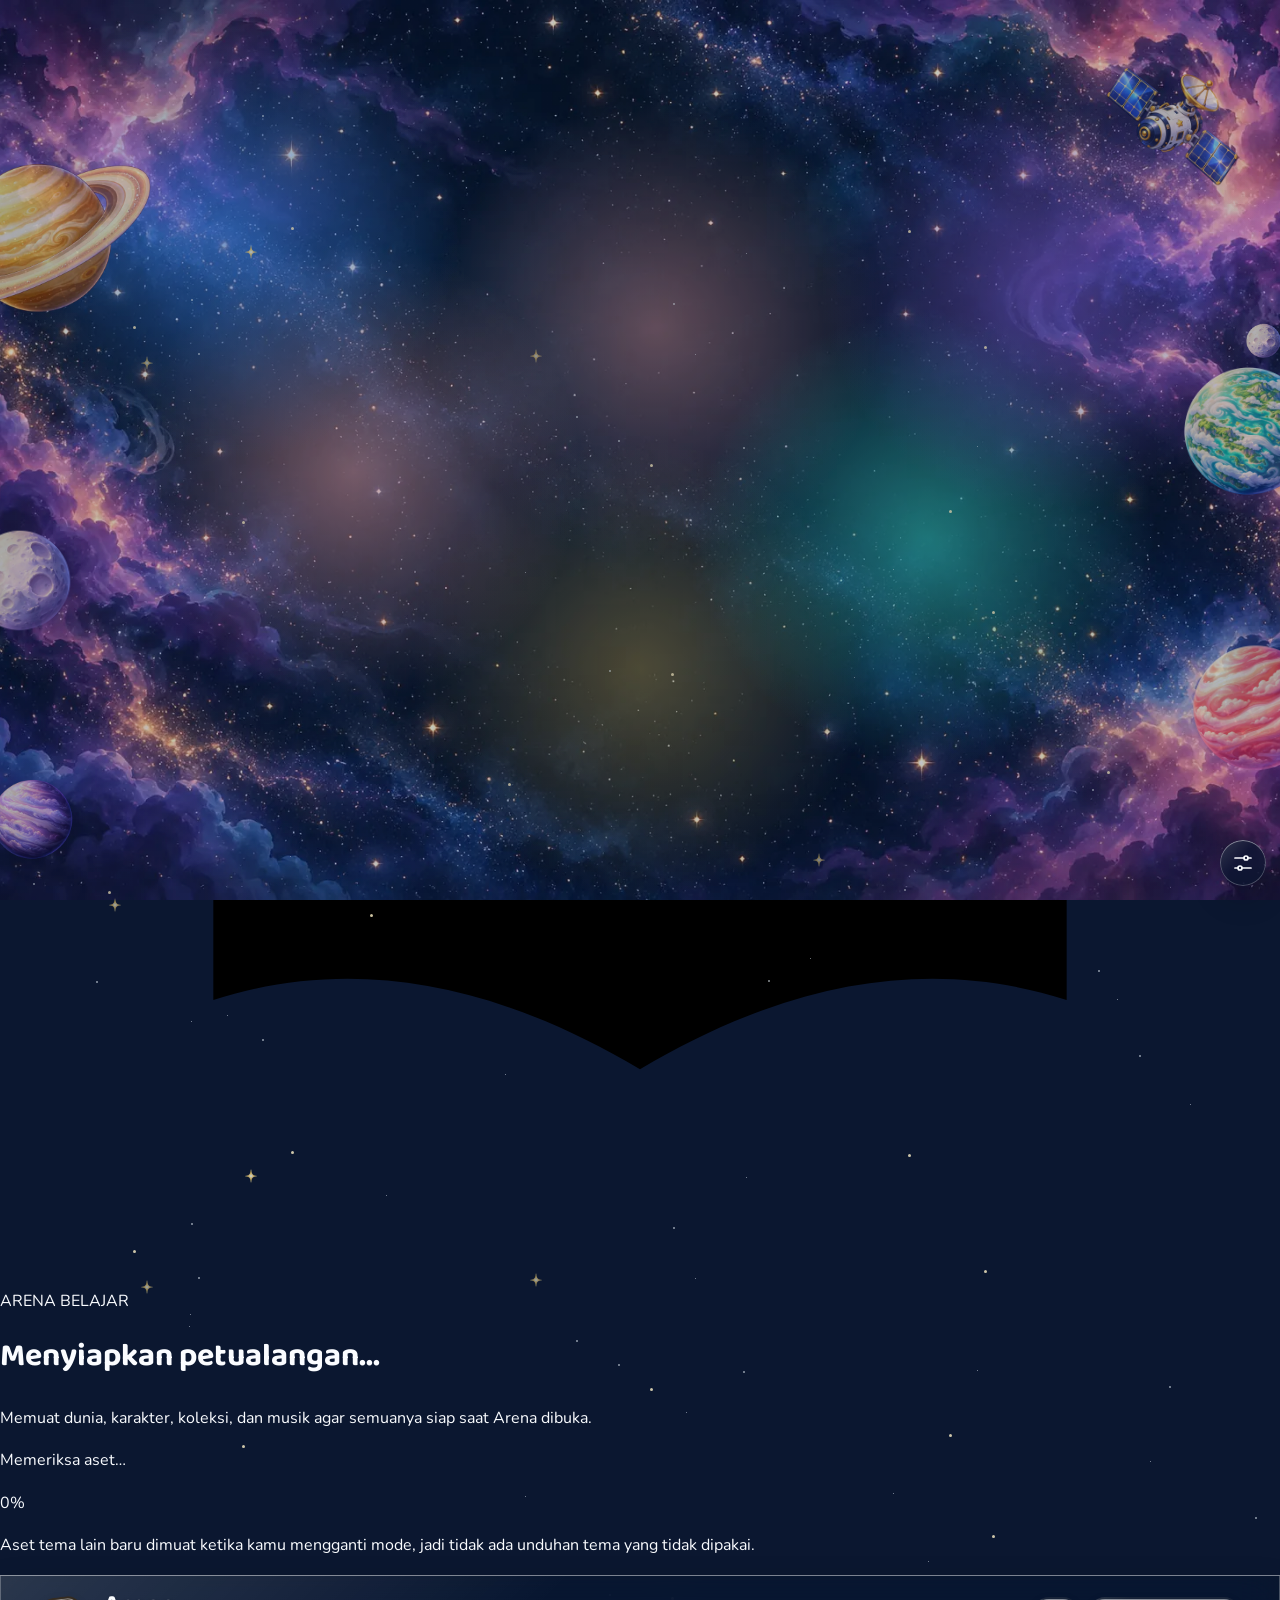
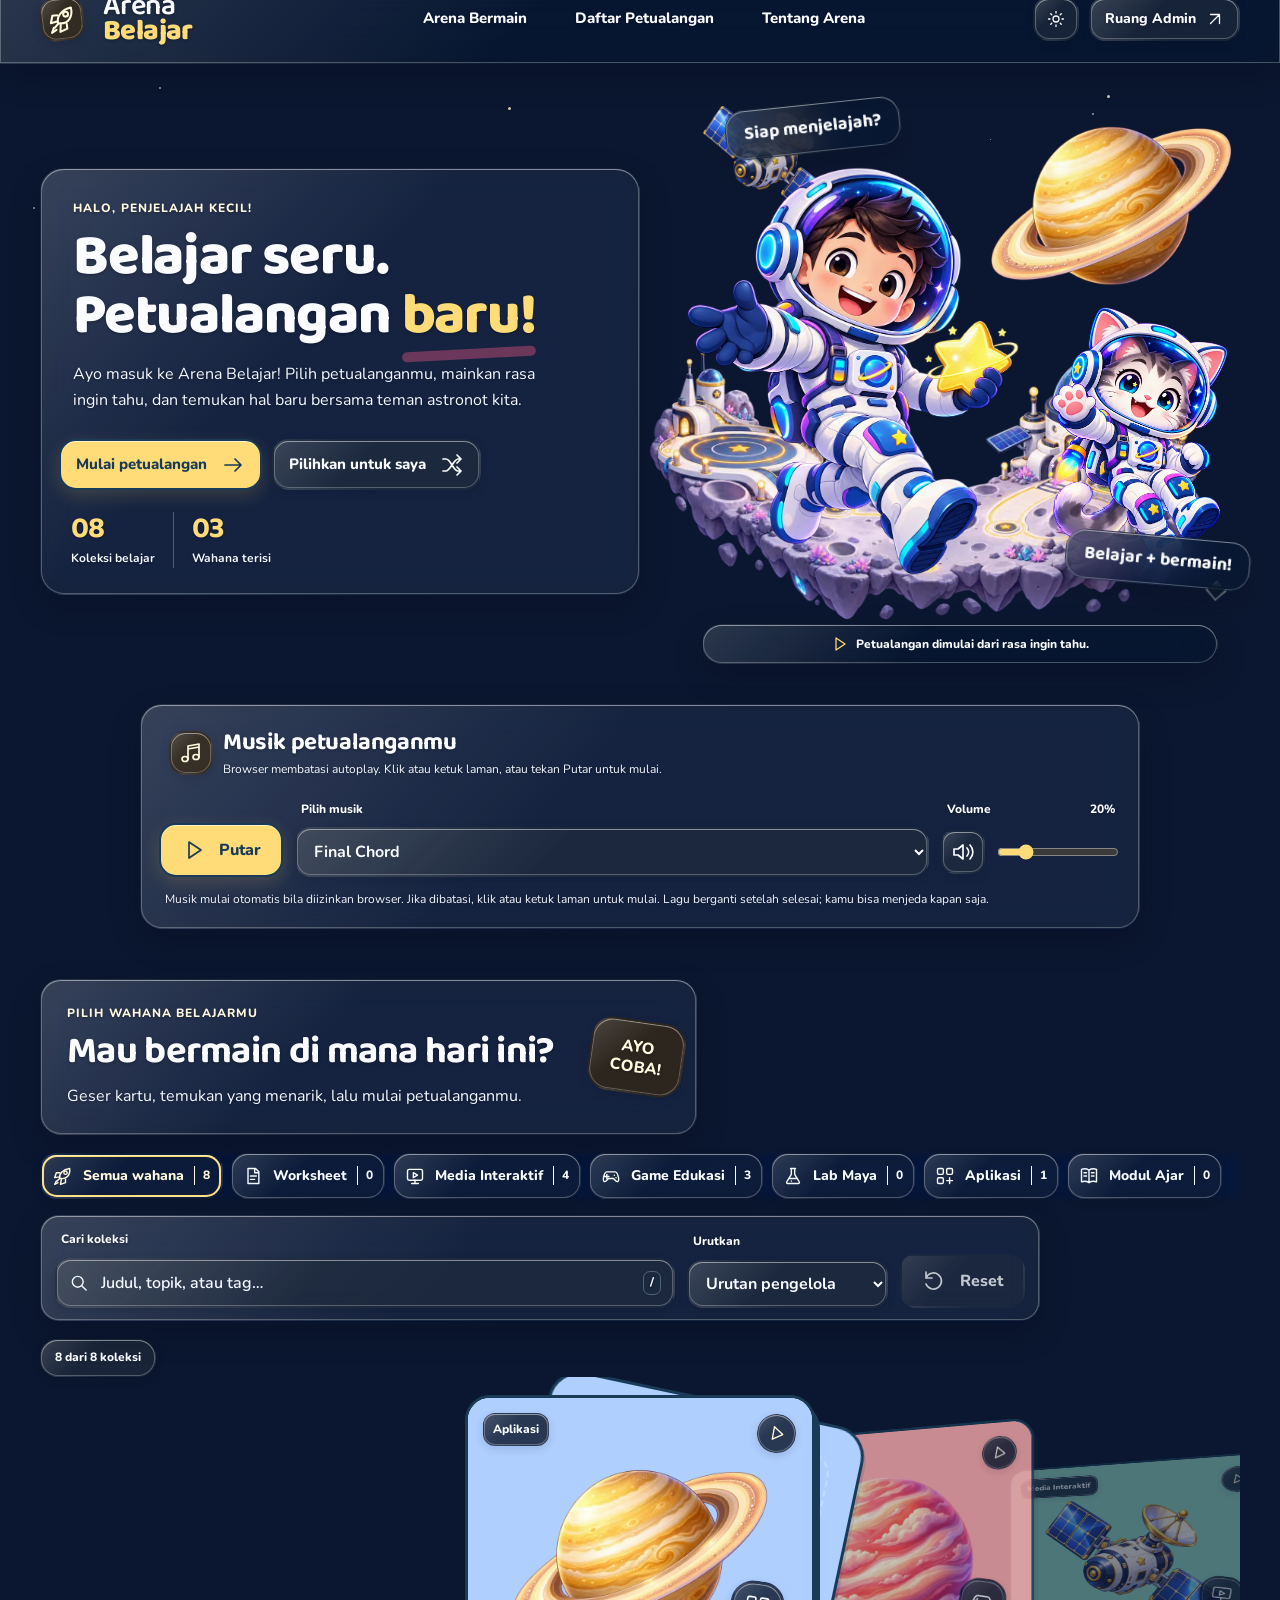
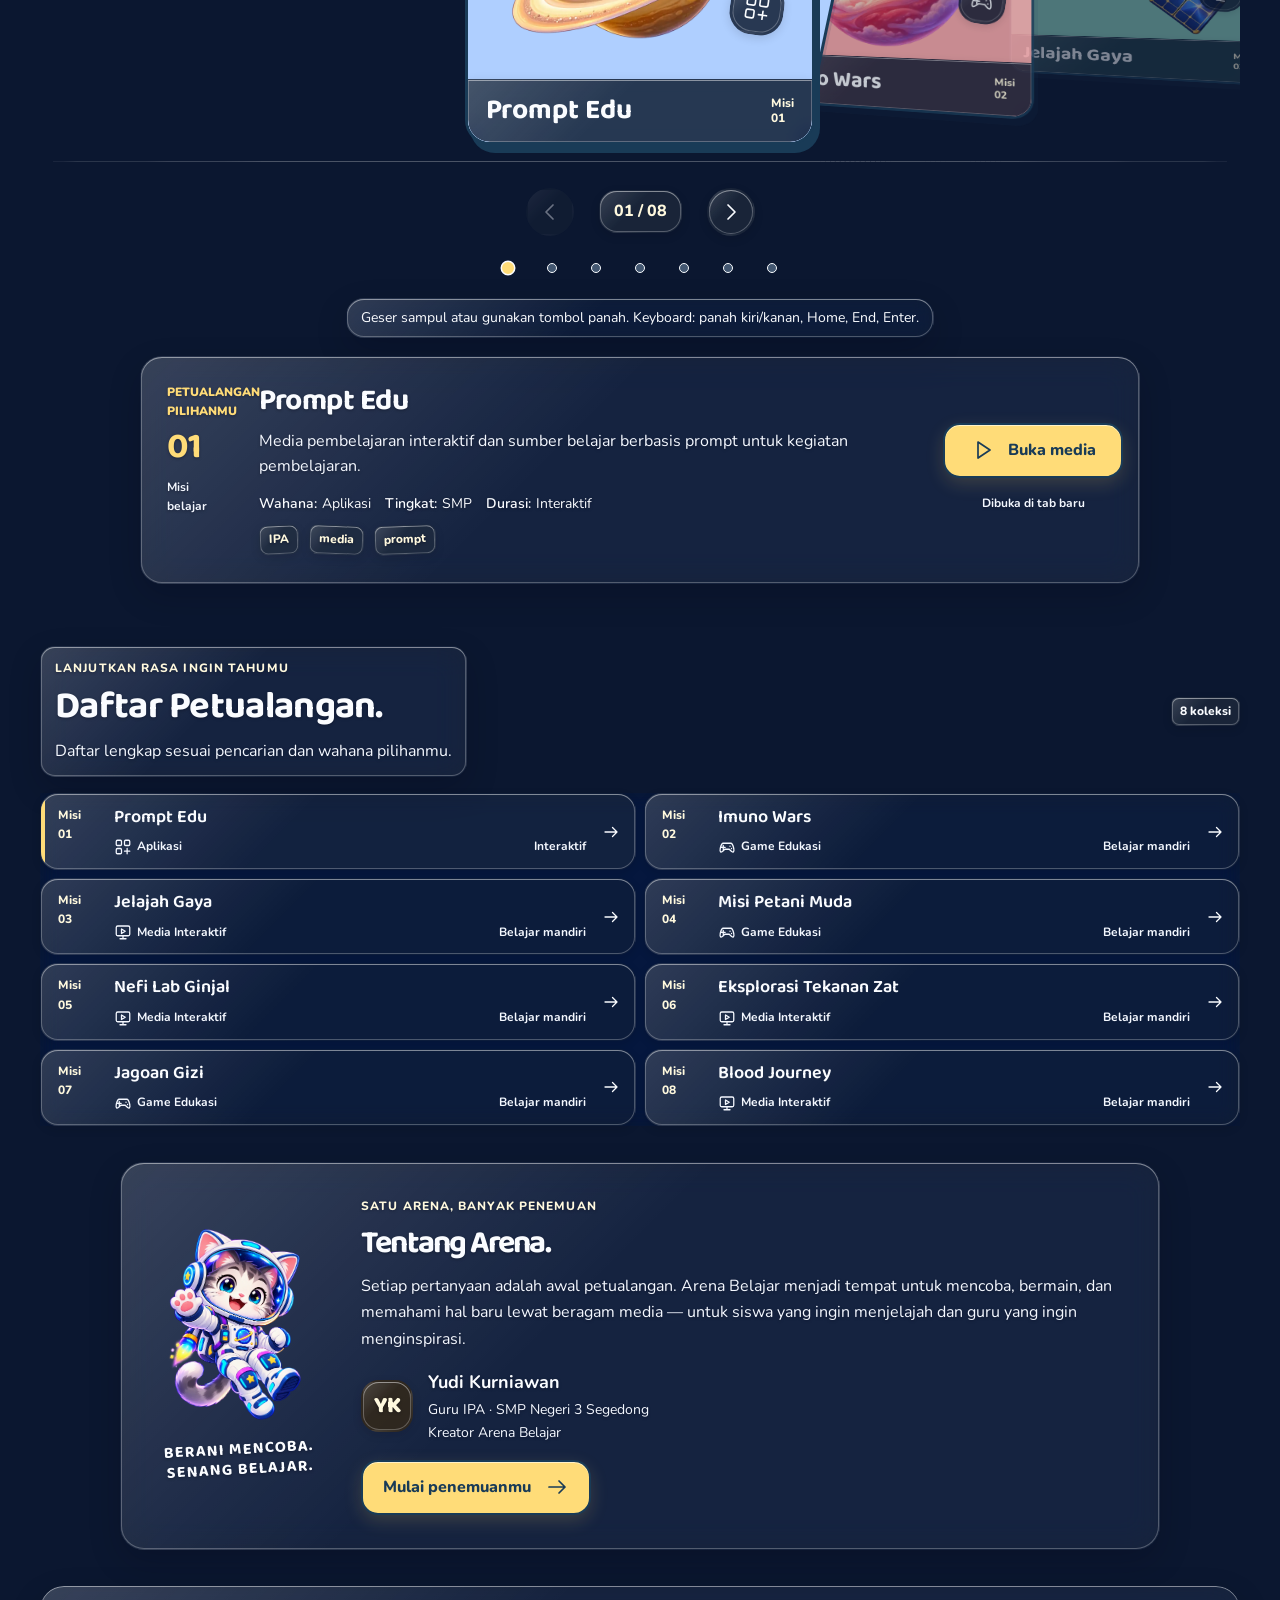
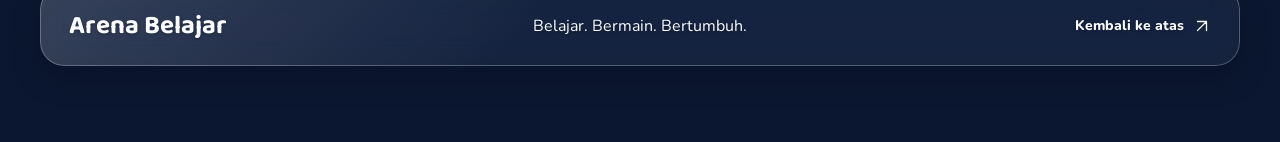
==== commit 7376ee5f: "Add files via upload" ====
--- a/index.html
+++ b/index.html
@@ -11,10 +11,12 @@
   <link rel="preconnect" href="https://fonts.gstatic.com" crossorigin>
   <link href="https://fonts.googleapis.com/css2?family=Baloo+2:wght@500;600;700;800&family=Nunito:wght@400;500;600;700;800&display=swap" rel="stylesheet">
   <!-- Tema dibaca sinkron sebelum CSS agar tidak berkedip saat memuat pilihan tersimpan. -->
-  <script src="./assets/theme.js?v=tema-20261006-11"></script>
-  <link rel="stylesheet" href="./assets/style.css?v=tema-20261006-11">
-  <link rel="stylesheet" href="./assets/day.css?v=tema-20261006-11">
-  <script src="./assets/glass-settings.js?v=tema-20261006-11"></script>
+  <script src="./assets/theme.js?v=tema-20261006-12"></script>
+  <link rel="stylesheet" href="./assets/style.css?v=tema-20261006-12">
+  <link rel="stylesheet" href="./assets/day.css?v=tema-20261006-12">
+  <link rel="stylesheet" href="./assets/loading.css?v=tema-20261006-12">
+  <script src="./assets/glass-settings.js?v=tema-20261006-12"></script>
+  <script src="./assets/loader.js?v=tema-20261006-12" defer onerror="document.documentElement.classList.remove('arena-loading');document.documentElement.classList.add('arena-ready')"></script>
   <script src="./assets/app.js" defer></script>
   <script src="./assets/music.js" defer></script>
   <!-- Runtime tema ditulis di posisi lama space.js agar urutan defer malam tetap terjaga. -->
@@ -22,6 +24,19 @@
   <noscript><style>.loading-state,.toolbar,.genre-bar,.results-label,.hero-stats,#tracklist-placeholder{display:none}.hero-actions #surprise-button{display:none}</style></noscript>
 </head>
 <body>
+  <div class="site-loader" id="site-loader" role="status" aria-live="polite" aria-atomic="true">
+    <div class="loader-card">
+      <span class="loader-emblem" aria-hidden="true">
+        <svg viewBox="0 0 48 48"><path d="M8 13.5c5-1.6 10.3-.8 16 2.6 5.7-3.4 11-4.2 16-2.6v24c-5-1.6-10.3-.8-16 2.6-5.7-3.4-11-4.2-16-2.6z"/><path d="M24 16.1v24M18 9.5l1.8 3.6 4 .6-2.9 2.8.7 4-3.6-1.9-3.6 1.9.7-4-2.9-2.8 4-.6z"/></svg>
+      </span>
+      <p class="loader-kicker">ARENA BELAJAR</p>
+      <h1 class="loader-title">Menyiapkan petualangan…</h1>
+      <p class="loader-copy" id="loader-copy">Memuat dunia, karakter, koleksi, dan musik agar semuanya siap saat Arena dibuka.</p>
+      <div class="loader-progress" id="loader-progress" role="progressbar" aria-label="Kemajuan pemuatan Arena Belajar" aria-valuemin="0" aria-valuemax="100" aria-valuenow="0"><span id="loader-progress-bar"></span></div>
+      <div class="loader-meta"><p class="loader-status" id="loader-status">Memeriksa aset…</p><p class="loader-percent" id="loader-percent">0%</p></div>
+      <p class="loader-tip">Aset tema lain baru dimuat ketika kamu mengganti mode, jadi tidak ada unduhan tema yang tidak dipakai.</p>
+    </div>
+  </div>
   <div class="space-bg" aria-hidden="true">
     <div class="space-layer space-stars space-far"></div>
     <div class="space-layer space-stars space-mid"></div>
